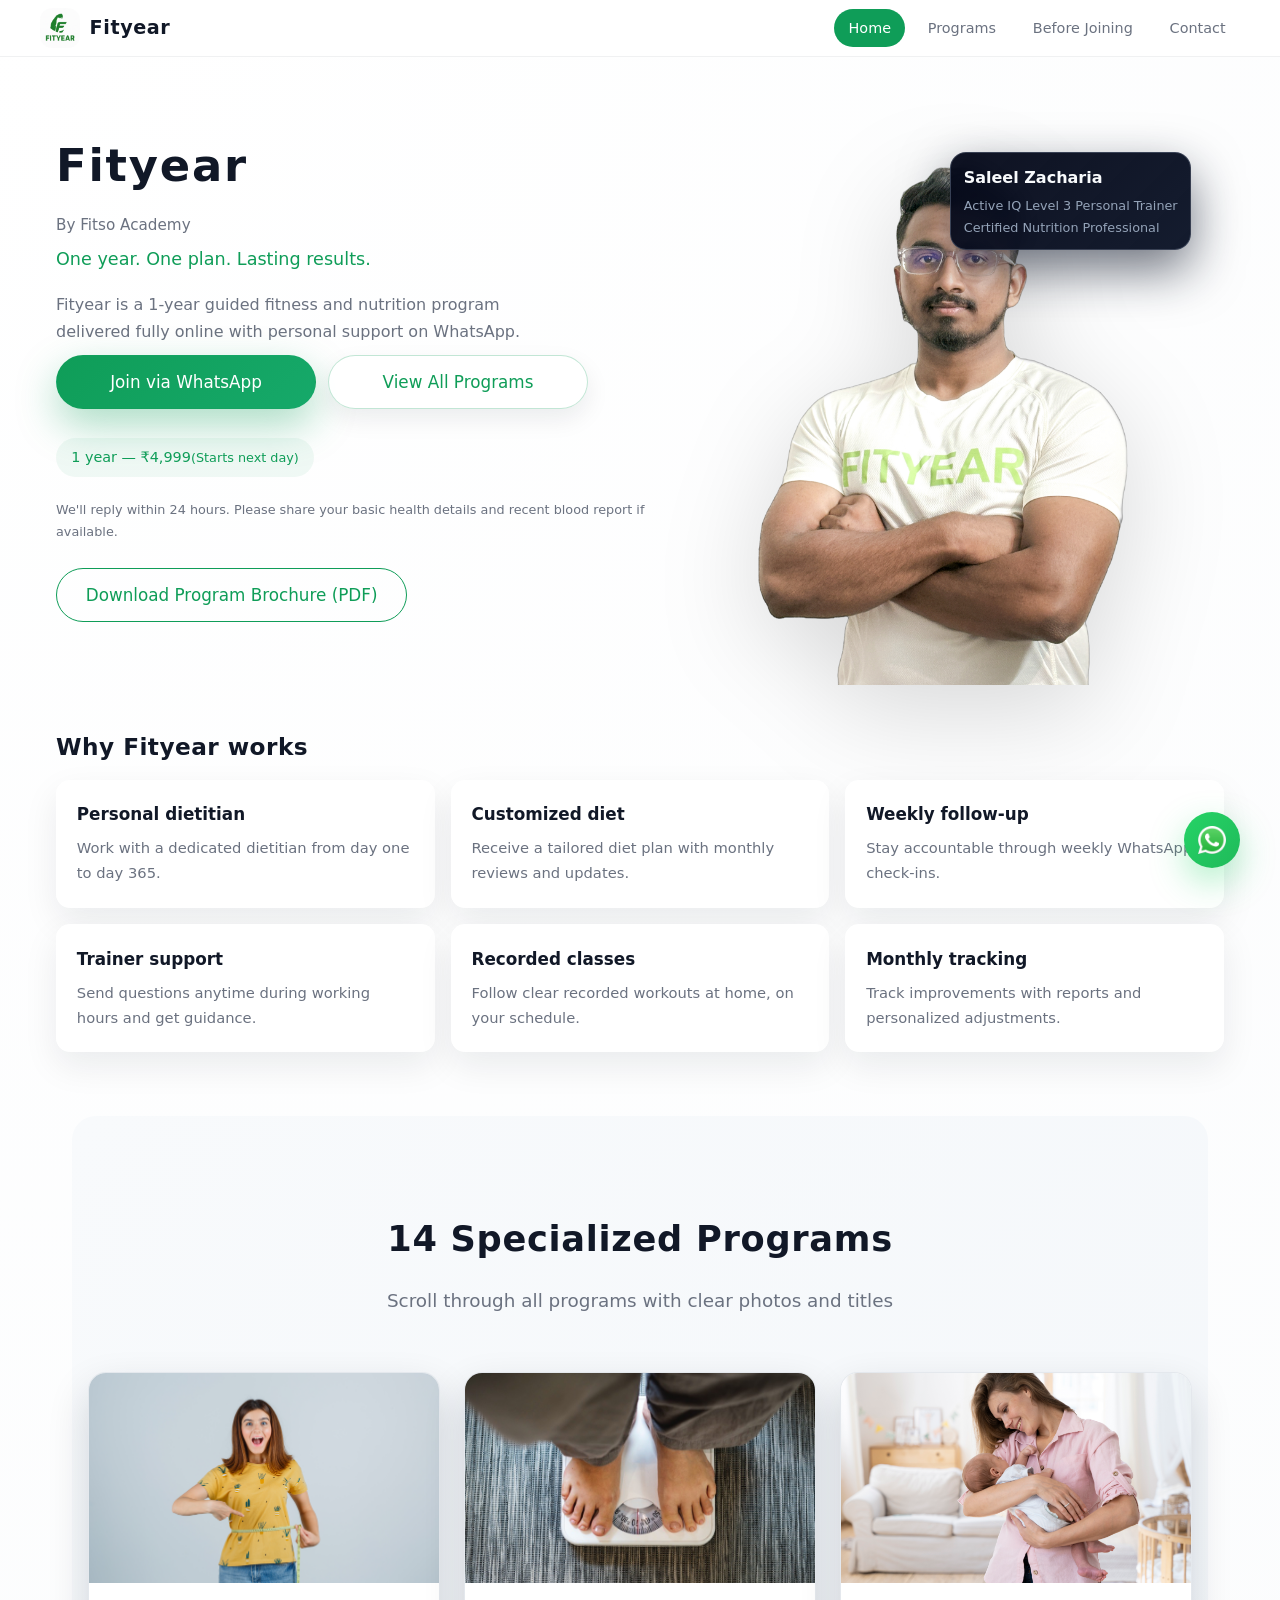
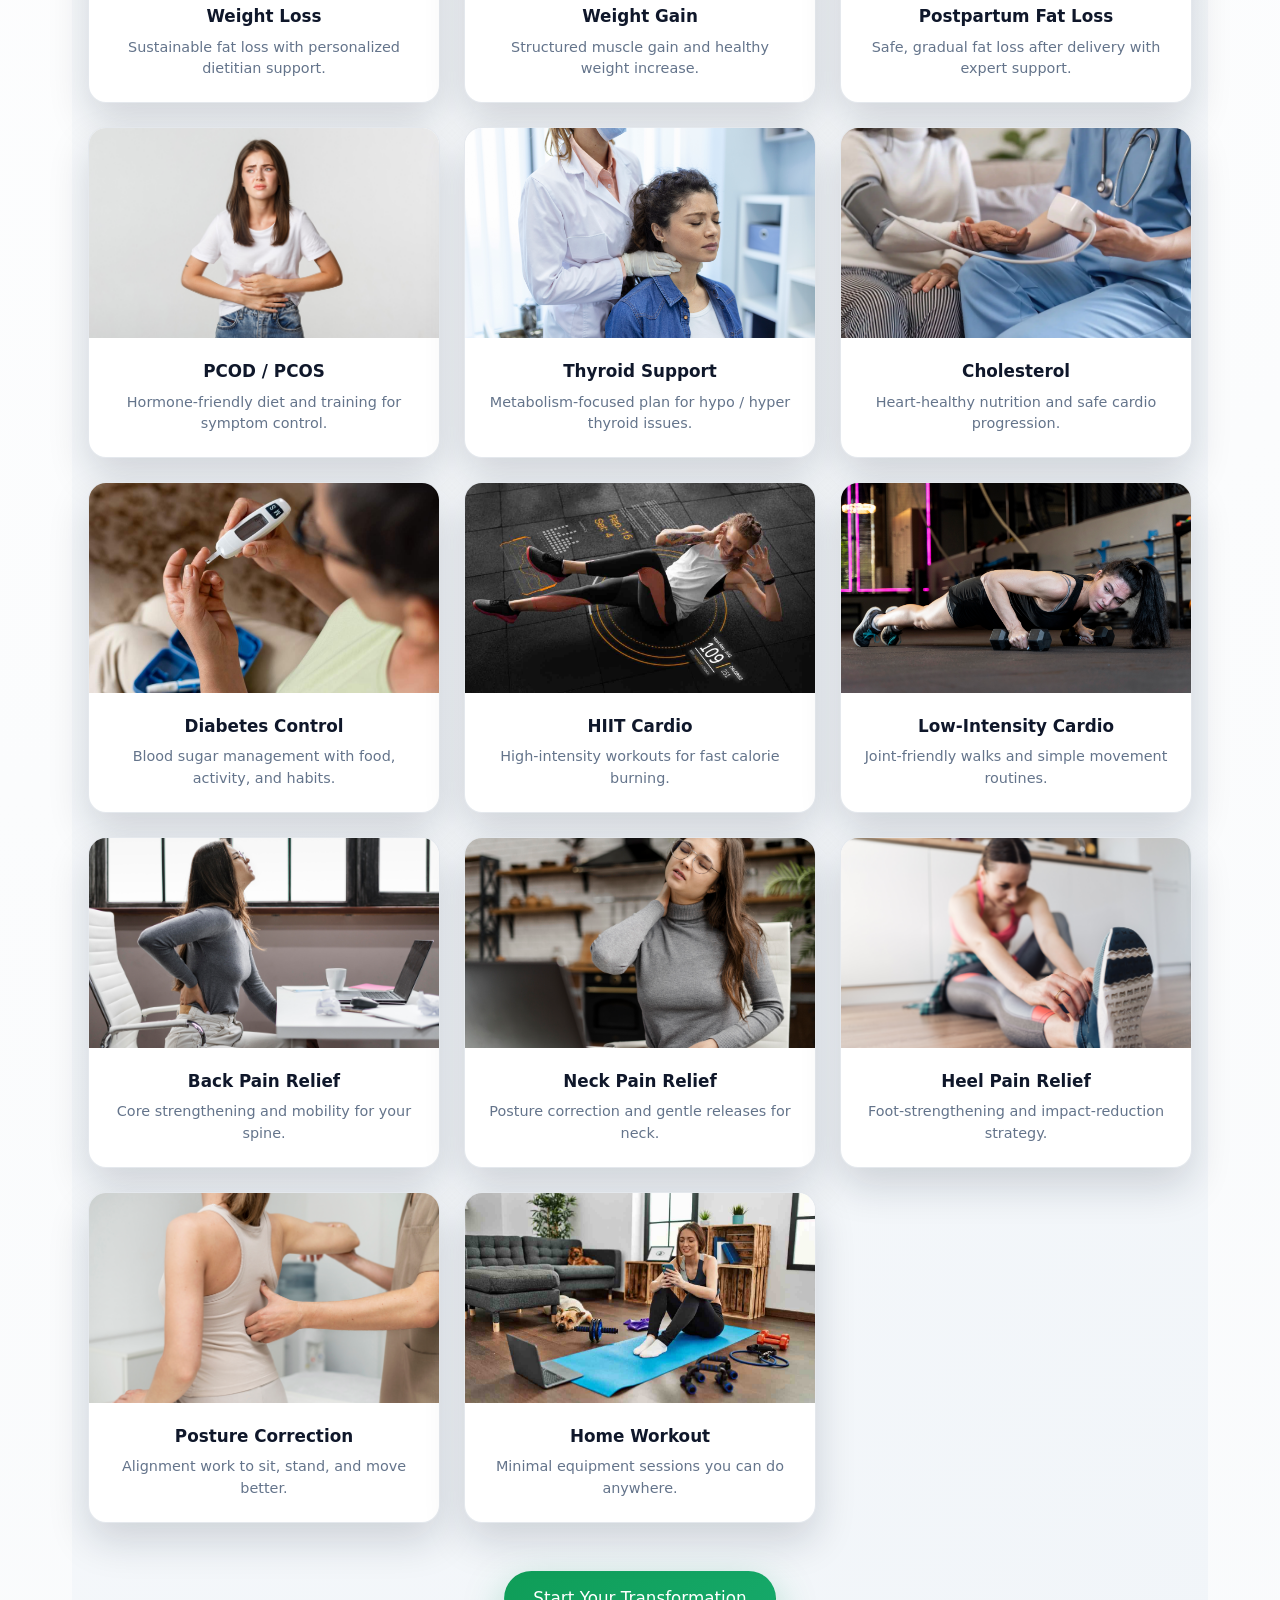
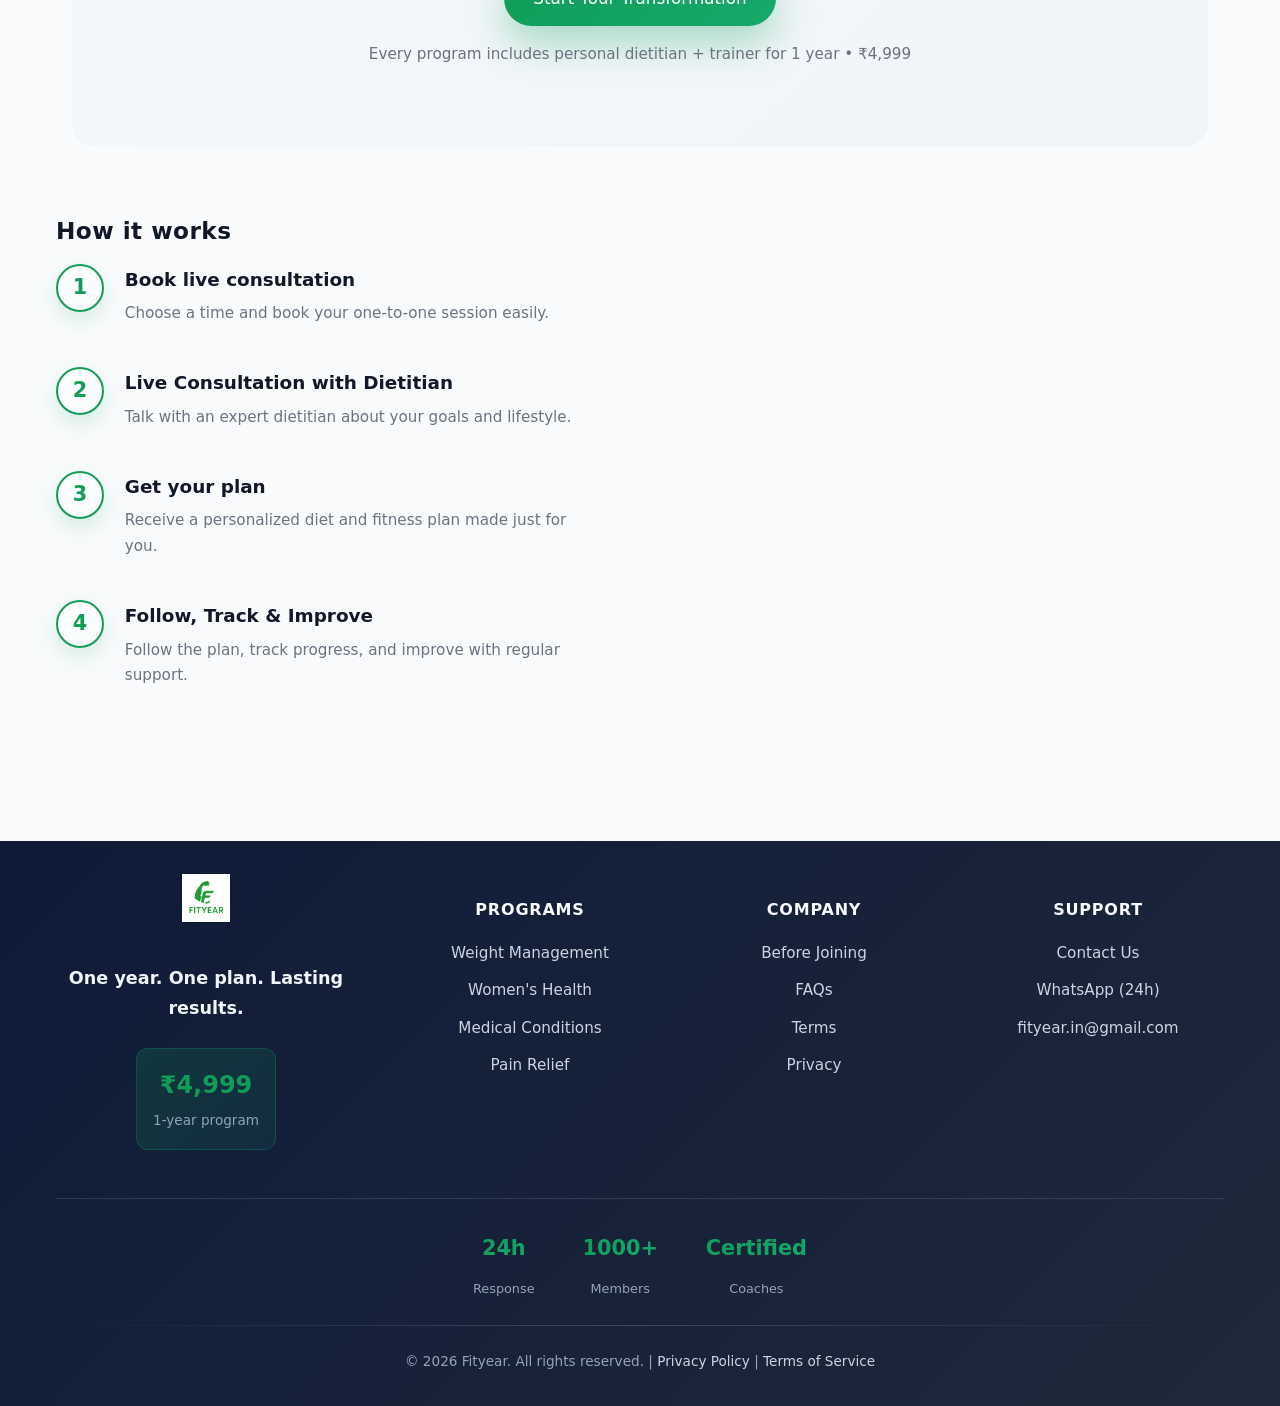
==== index.html @ aaa2fc9a "Upload fityear website files" ====
<!DOCTYPE html>
<html lang="en">
<head>
  <meta charset="UTF-8" />
  <title>Fityear — 1-Year Fitness Program</title>
  <meta name="viewport" content="width=device-width, initial-scale=1" />
  <meta name="description" content="Fityear: 1-year fitness transformation with personal dietitian, trainer support, and 14 specialized programs. Join via WhatsApp for ₹4,999." />

  <!-- Open Graph -->
  <meta property="og:title" content="Fityear — 1-Year Fitness Program" />
  <meta property="og:description" content="14 specialized programs: Weight loss, PCOD/PCOS, diabetes, thyroid, postpartum, pain relief + more. Personal support via WhatsApp." />
  <meta property="og:type" content="website" />
  <meta property="og:url" content="https://fityear.example.com/" />
  <meta property="og:image" content="https://fityear.example.com/assets/logo.png" />
 <script>
    (function(w,d,s,l,i){w[l]=w[l]||[];w[l].push({'gtm.start':
    new Date().getTime(),event:'gtm.js'});var f=d.getElementsByTagName(s)[0],
    j=d.createElement(s),dl=l!='dataLayer'?'&l='+l:'';j.async=true;j.src=
    'https://www.googletagmanager.com/gtm.js?id='+i+dl;f.parentNode.insertBefore(j,f);
    })(window,document,'script','dataLayer','GTM-K8V83WMB');
  </script>
  <link rel="icon" type="image/png" href="assets/favicon-32x32.png" />
  <link rel="stylesheet" href="styles.css" />
  <style>
    /* TIGHTER TOP SPACING - Everything moved UP */
    .site-header { padding-block: 0.5rem; }
    main { padding-top: 0.25rem; }
    .hero { margin-top: 0.25rem; row-gap: 1rem; }
    .hero-text { margin-bottom: 0.6rem; }
    .btn-large { padding: 0.75rem 1.8rem; }
    .hero-overlay { top: 12%; right: 6%; }
    
    /* FIXED COACH CARD - Perfect styling */
    .coach-container { width: 400px; height: 620px; }
    .coach-image { width: 100%; height: 100%; object-fit: cover; }
   .coach-bio-card {
  margin-top: 0.8rem;     /* move closer to hair */
  padding: 0.7rem 0.8rem;
  border-radius: 16px;
  background: linear-gradient(135deg, rgba(2,6,23,0.95), rgba(15,23,42,0.98));
  border: 1px solid rgba(148,163,184,0.3);
  color: #e5e7eb;
  font-size: 0.82rem;
  box-shadow: 0 20px 50px rgba(15,23,42,0.6);
  backdrop-filter: blur(12px);
  margin-left: 1.1rem;     /* small right shift */
  width: fit-content;
}

/* Desktop – a bit more right */
@media (min-width: 3042px) {
  .coach-bio-card {
    margin-left: 35rem;
  }
}

/* Mobile – right + slightly up */
@media (max-width: 800px) {
  .hero-overlay {
    position: absolute;
    top: 8%;           /* slightly higher on small screens */
    right: 50%;
  }

  .coach-bio-card {
    margin-top: 0;     /* overlay handles vertical */
    margin-left: 18rem;  /* center under face */
    transform: translate(0.3rem, 0.4rem); /* small offset over face */
    padding: 0.9rem 0.8rem;
    font-size: 0.78rem;
  }
}

    .coach-name {
      margin: 0 0 0.2rem;
      font-weight: 700;
      font-size: 1rem;
      color: #f8fafc;
    }
    .coach-role {
      margin: 0;
      font-size: 0.8rem;
      color: #94a3b8;
      font-weight: 500;
    }
    
    @media (max-width: 800px) {
      .coach-container { width: 420px; height: 530px; }
      .hero-overlay { top: 10%; right: 4%; }
    }
    
    /* PERFECT PROGRAM CARDS - TAP TO REVEAL */
    /* Premium program cards – always visible text */
.premium-programs-grid {
  display: grid;
  grid-template-columns: repeat(auto-fit, minmax(260px, 1fr));
  gap: 1.5rem;
  max-width: 1200px;
  margin: 2rem auto;
}

.program-card {
  background: #ffffff;
  border-radius: 18px;
  overflow: hidden;
  box-shadow: 0 18px 40px rgba(15, 23, 42, 0.16);
  border: 1px solid rgba(148, 163, 184, 0.25);
  display: flex;
  flex-direction: column;
  transition: transform 0.25s ease, box-shadow 0.25s ease, border-color 0.25s ease;
}

.program-card:hover {
  transform: translateY(-6px);
  box-shadow: 0 24px 60px rgba(15, 118, 110, 0.25);
  border-color: rgba(22, 163, 74, 0.55);
}

.program-image-wrap {
  position: relative;
  width: 100%;
  padding-top: 60%; /* 5:3 ratio */
  overflow: hidden;
}

.program-image-wrap img {
  position: absolute;
  inset: 0;
  width: 100%;
  height: 100%;
  object-fit: cover;
  transform: scale(1.02);
  transition: transform 0.35s ease;
}

.program-card:hover .program-image-wrap img {
  transform: scale(1.07);
}

.program-body {
  padding: 1.2rem 1.3rem 1.4rem;
}

.program-body h3 {
  font-size: 1.05rem;
  font-weight: 700;
  margin: 0 0 0.35rem;
  color: #0f172a;
}

.program-body p {
  margin: 0;
  font-size: 0.9rem;
  color: #64748b;
  line-height: 1.5;
}

    
  </style>
</head>
<body>
  <header class="site-header">
    <a href="index.html" class="logo-link">
      <img src="assets/logo.png" alt="Fityear logo" class="logo" loading="lazy" />
      <span class="brand-name">Fityear</span>
    </a>
    <nav class="main-nav" aria-label="Main navigation">
      <button class="nav-toggle" aria-expanded="false" aria-controls="nav-menu">
        <span class="sr-only">Toggle navigation</span>
        ☰
      </button>
      <ul id="nav-menu" class="nav-menu">
        <li><a href="index.html#home" class="nav-link active">Home</a></li>
        <li><a href="programs.html" class="nav-link">Programs</a></li>
        <li><a href="onboarding.html" class="nav-link">Before Joining</a></li>
        <li><a href="contact.html" class="nav-link">Contact</a></li>
      </ul>
    </nav>
  </header>

  <main id="home">
    <!-- Hero Section - FIXED COACH CARD -->
    <section class="hero" aria-labelledby="hero-title">
      <div class="hero-content">
    <h1 id="hero-title">Fityear</h1>
<p class="hero-subtitle">By Fitso Academy</p>

     
        <p class="tagline">One year. One plan. Lasting results.</p>
        <p class="hero-text">
          Fityear is a 1-year guided fitness and nutrition program delivered fully online with personal support on WhatsApp.
        </p>
        <div class="hero-actions">
          <a href="https://wa.me/918075049374?text=Hello%20Fityear!%20I'd%20like%20to%20join%20the%201-year%20program%20for%20%E2%82%B94,999.%20My%20name%20is%20[Your%20Name]." class="btn btn-primary btn-large">
            Join via WhatsApp
          </a>
          <a href="#programs" class="btn btn-secondary btn-large">View All Programs</a>
        </div>
        <p class="price-badge">1 year — ₹4,999 <span class="price-note">(Starts next day)</span></p>
        <p class="microcopy">We'll reply within 24 hours. Please share your basic health details and recent blood report if available.</p>
        <a href="assets/Fityear-brochure.pdf" class="btn btn-outline btn-large hero-brochure" download>
          Download Program Brochure (PDF)
        </a>
      </div>

      <div class="hero-visual">
        <div class="coach-container">
          <img src="assets/coach.png" alt="Fityear coach Saleel Zacharia (Active IQ Level 3)" class="coach-image" loading="lazy" />
        </div>
        <div class="hero-overlay">
          <div class="hero-card">
            <div class="hero-pill">
              <span class="pill-dot"></span>
              <span class="pill-text">14 Specialized Programs</span>
            </div>
          </div>
          <div class="coach-bio-card">
            <p class="coach-name">Saleel Zacharia</p>
            <p class="coach-role">Active IQ Level 3 Personal Trainer</p>
            <p class="coach-role">Certified Nutrition Professional</p>
          </div>
        </div>
      </div>
    </section>

    <!-- Features Section -->
    <section class="features" aria-labelledby="features-title">
      <h2 id="features-title">Why Fityear works</h2>
      <div class="features-grid">
        <article class="feature-card"><h3>Personal dietitian</h3><p>Work with a dedicated dietitian from day one to day 365.</p></article>
        <article class="feature-card"><h3>Customized diet</h3><p>Receive a tailored diet plan with monthly reviews and updates.</p></article>
        <article class="feature-card"><h3>Weekly follow-up</h3><p>Stay accountable through weekly WhatsApp check-ins.</p></article>
        <article class="feature-card"><h3>Trainer support</h3><p>Send questions anytime during working hours and get guidance.</p></article>
        <article class="feature-card"><h3>Recorded classes</h3><p>Follow clear recorded workouts at home, on your schedule.</p></article>
        <article class="feature-card"><h3>Monthly tracking</h3><p>Track improvements with reports and personalized adjustments.</p></article>
      </div>
    </section>



    <!-- 14 PERFECT PROGRAM PHOTO CARDS - TAP TO SHOW DETAILS -->
       <!-- 14 PREMIUM PROGRAM CARDS (always visible) -->
    <section id="programs" class="programs-professional">
      <div class="section-header">
        <h2>14 Specialized Programs</h2>
        <p>Scroll through all programs with clear photos and titles</p>
      </div>

      <div class="programs-grid premium-programs-grid">
        <!-- Weight Loss -->
        <article class="program-card">
          <div class="program-image-wrap">
            <img src="assets/Loss weight .jpg" alt="Weight Loss" loading="lazy">
          </div>
          <div class="program-body">
            <h3>Weight Loss</h3>
            <p>Sustainable fat loss with personalized dietitian support.</p>
          </div>
        </article>

        <!-- Weight Gain -->
        <article class="program-card">
          <div class="program-image-wrap">
            <img src="assets/Gain weight.jpg" alt="Weight Gain" loading="lazy">
          </div>
          <div class="program-body">
            <h3>Weight Gain</h3>
            <p>Structured muscle gain and healthy weight increase.</p>
          </div>
        </article>

        <!-- Postpartum -->
        <article class="program-card">
          <div class="program-image-wrap">
            <img src="assets/Postpartum fat.jpg" alt="Postpartum" loading="lazy">
          </div>
          <div class="program-body">
            <h3>Postpartum Fat Loss</h3>
            <p>Safe, gradual fat loss after delivery with expert support.</p>
          </div>
        </article>

        <!-- PCOD/PCOS -->
        <article class="program-card">
          <div class="program-image-wrap">
            <img src="assets/Pcodpcos.png" alt="PCOD/PCOS" loading="lazy">
          </div>
          <div class="program-body">
            <h3>PCOD / PCOS</h3>
            <p>Hormone-friendly diet and training for symptom control.</p>
          </div>
        </article>

        <!-- Thyroid -->
        <article class="program-card">
          <div class="program-image-wrap">
            <img src="assets/Thyroid .jpg" alt="Thyroid" loading="lazy">
          </div>
          <div class="program-body">
            <h3>Thyroid Support</h3>
            <p>Metabolism-focused plan for hypo / hyper thyroid issues.</p>
          </div>
        </article>

        <!-- Cholesterol -->
        <article class="program-card">
          <div class="program-image-wrap">
            <img src="assets/cholesterol.webp" alt="Cholesterol" loading="lazy">
          </div>
          <div class="program-body">
            <h3>Cholesterol</h3>
            <p>Heart-healthy nutrition and safe cardio progression.</p>
          </div>
        </article>

        <!-- Diabetes -->
        <article class="program-card">
          <div class="program-image-wrap">
            <img src="assets/Diabetes .jpg" alt="Diabetes" loading="lazy">
          </div>
          <div class="program-body">
            <h3>Diabetes Control</h3>
            <p>Blood sugar management with food, activity, and habits.</p>
          </div>
        </article>

        <!-- HIIT Cardio -->
        <article class="program-card">
          <div class="program-image-wrap">
            <img src="assets/HIIT.jpg" alt="HIIT Cardio" loading="lazy">
          </div>
          <div class="program-body">
            <h3>HIIT Cardio</h3>
            <p>High-intensity workouts for fast calorie burning.</p>
          </div>
        </article>

        <!-- Low Intensity -->
        <article class="program-card">
          <div class="program-image-wrap">
            <img src="assets/Low intensity .jpg" alt="Low Intensity" loading="lazy">
          </div>
          <div class="program-body">
            <h3>Low-Intensity Cardio</h3>
            <p>Joint-friendly walks and simple movement routines.</p>
          </div>
        </article>

        <!-- Back Pain -->
        <article class="program-card">
          <div class="program-image-wrap">
            <img src="assets/Back pain.jpg" alt="Back Pain" loading="lazy">
          </div>
          <div class="program-body">
            <h3>Back Pain Relief</h3>
            <p>Core strengthening and mobility for your spine.</p>
          </div>
        </article>

        <!-- Neck Pain -->
        <article class="program-card">
          <div class="program-image-wrap">
            <img src="assets/Neck pain.jpg" alt="Neck Pain" loading="lazy">
          </div>
          <div class="program-body">
            <h3>Neck Pain Relief</h3>
            <p>Posture correction and gentle releases for neck.</p>
          </div>
        </article>

        <!-- Heel Pain -->
        <article class="program-card">
          <div class="program-image-wrap">
            <img src="assets/Heel pain.jpg" alt="Heel Pain" loading="lazy">
          </div>
          <div class="program-body">
            <h3>Heel Pain Relief</h3>
            <p>Foot-strengthening and impact-reduction strategy.</p>
          </div>
        </article>

        <!-- Posture -->
        <article class="program-card">
          <div class="program-image-wrap">
            <img src="assets/Posture correcting.jpg" alt="Posture Correction" loading="lazy">
          </div>
          <div class="program-body">
            <h3>Posture Correction</h3>
            <p>Alignment work to sit, stand, and move better.</p>
          </div>
        </article>

        <!-- Home Workout -->
        <article class="program-card">
          <div class="program-image-wrap">
            <img src="assets/Home workout.jpg" alt="Home Workout" loading="lazy">
          </div>
          <div class="program-body">
            <h3>Home Workout</h3>
            <p>Minimal equipment sessions you can do anywhere.</p>
          </div>
        </article>
      </div>

      <div style="text-align: center; margin-top: 3rem;">
        <a href="https://wa.me/918075049374?text=Hello%20Fityear!%20I'm%20interested%20in%20the%20[PROGRAM]%20program." class="btn btn-primary btn-large">
          Start Your Transformation
        </a>
        <p style="color: var(--color-muted); margin-top: 1rem; font-size: 0.95rem;">
          Every program includes personal dietitian + trainer for 1 year • ₹4,999
        </p>
      </div>
    </section>

   
  
  
  <!-- How it works (4 steps) -->
  <section class="how-it-works" aria-labelledby="how-title">
      <h2 id="how-title">How it works</h2>
      <ol class="steps-list">
        <li><div class="step-number">1</div><div class="step-content"><h3>Book live consultation</h3><p>Choose a time and book your one-to-one session easily.</p></div></li>
        <li><div class="step-number">2</div><div class="step-content"><h3>Live Consultation with Dietitian</h3><p>Talk with an expert dietitian about your goals and lifestyle.</p></div></li>
        <li><div class="step-number">3</div><div class="step-content"><h3>Get your plan</h3><p>Receive a personalized diet and fitness plan made just for you.</p></div></li>
        <li><div class="step-number">4</div><div class="step-content"><h3>Follow, Track & Improve</h3><p>Follow the plan, track progress, and improve with regular support.</p></div></li>
      </ol>
    </section>
</main>
  <!-- PREMIUM Footer -->
  <footer class="site-footer premium-footer">
    <div class="footer-container">
      <div class="footer-main">
        <div class="footer-brand-section">
          <img src="assets/logo.png" alt="Fityear logo" class="footer-logo-premium" loading="lazy" />
          <p class="footer-tagline-premium">One year. One plan. Lasting results.</p>
          <div class="footer-price-badge">
            <span class="price-main">₹4,999</span>
            <span class="price-duration">1-year program</span>
          </div>
        </div>
        <div class="footer-links-grid">
          <div class="footer-column">
            <h4>Programs</h4>
            <ul>
              <li><a href="programs.html#weight">Weight Management</a></li>
              <li><a href="programs.html#women">Women's Health</a></li>
              <li><a href="programs.html#medical">Medical Conditions</a></li>
              <li><a href="programs.html#pain">Pain Relief</a></li>
            </ul>
          </div>
          <div class="footer-column">
            <h4>Company</h4>
            <ul>
              <li><a href="onboarding.html">Before Joining</a></li>
              <li><a href="contact.html#faqs">FAQs</a></li>
              <li><a href="contact.html#terms">Terms</a></li>
              <li><a href="contact.html#privacy">Privacy</a></li>
            </ul>
          </div>
          <div class="footer-column">
            <h4>Support</h4>
            <ul>
              <li><a href="contact.html#contact-options">Contact Us</a></li>
              <li><a href="https://wa.me/918075049374">WhatsApp (24h)</a></li>
              <li><a href="mailto:hello@fityear.com">fityear.in@gmail.com</a></li>
            </ul>
          </div>
        </div>
      </div>
      <div class="footer-bottom">
        <div class="footer-trust">
          <div class="trust-item-small"><span class="trust-number">24h</span><span>Response</span></div>
          <div class="trust-item-small"><span class="trust-number">1000+</span><span>Members</span></div>
          <div class="trust-item-small"><span class="trust-number">Certified</span><span>Coaches</span></div>
        </div>
        <div class="footer-divider"></div>
        <p class="footer-copy-premium">
          &copy; <span id="year"></span> Fityear. All rights reserved. | 
          <a href="contact.html#privacy">Privacy Policy</a> | 
          <a href="contact.html#terms">Terms of Service</a>
        </p>
      </div>
    </div>
  </footer>

  <!-- Floating WhatsApp -->
  <a href="https://wa.me/918075049374?text=Hello%20Fityear!%20I'd%20like%20to%20join%20the%20[PROGRAM]%20for%20%E2%82%B94,999.%20My%20name%20is%20[Your%20Name]." class="floating-whatsapp" aria-label="Chat on WhatsApp">
    <img src="assets/whatsapp.png" alt="" loading="lazy" />
  </a>
<noscript>
    <iframe src="https://www.googletagmanager.com/ns.html?id=GTM-K8V83WMB"
            height="0" width="0" style="display:none;visibility:hidden"></iframe>
  </noscript>
  <script src="script.js"></script>
  
</body>
</html>
---- styles.css ----
:root {
  --color-primary: #0f9d58;
  --color-accent: #ff6b6b;
  --color-bg: #f7f9fb;
  --color-text: #111827;
  --color-muted: #6b7280;
  --radius-md: 14px;
  --shadow-soft: 0 14px 35px rgba(15, 23, 42, 0.08);
  --shadow-hover: 0 20px 55px rgba(15, 23, 42, 0.14);
  --transition-fast: 0.2s ease-out;
  --font-heading: "Poppins", "Montserrat", system-ui, -apple-system, BlinkMacSystemFont, "Segoe UI", sans-serif;
  --font-body: "Inter", "Roboto", system-ui, -apple-system, BlinkMacSystemFont, "Segoe UI", sans-serif;
}

/* Global reset */
*,
*::before,
*::after {
  box-sizing: border-box;
}

html {
  scroll-behavior: smooth;
}

body {
  margin: 0;
  font-family: var(--font-body);
  background: radial-gradient(circle at top left, #ffffff, #f7f9fb);
  color: var(--color-text);
  line-height: 1.7;
}

/* Utility */
.sr-only {
  position: absolute;
  width: 1px;
  height: 1px;
  overflow: hidden;
  clip: rect(0 0 0 0);
}

/* Header and navigation */
.site-header {
  position: sticky;
  top: 0;
  z-index: 50;
  backdrop-filter: blur(18px);
  background-color: rgba(255, 255, 255, 0.92);
  border-bottom: 1px solid rgba(15, 23, 42, 0.06);
  display: flex;
  align-items: center;
  justify-content: space-between;
  padding: 0.85rem 1rem;
}

.logo-link {
  display: inline-flex;
  align-items: center;
  gap: 0.6rem;
  text-decoration: none;
}

.logo {
  width: 40px;
  height: 40px;
  border-radius: 12px;
}

.brand-name {
  font-family: var(--font-heading);
  font-weight: 600;
  font-size: 1.2rem;
  letter-spacing: 0.03em;
  color: var(--color-text);
}

.main-nav {
  display: flex;
  align-items: center;
}

.nav-toggle {
  border: none;
  background: transparent;
  font-size: 1.5rem;
  cursor: pointer;
  color: var(--color-text);
}

.nav-menu {
  position: absolute;
  right: 1rem;
  top: 3.25rem;
  background: #ffffff;
  border-radius: 999px;
  box-shadow: 0 18px 40px rgba(15, 23, 42, 0.18);
  list-style: none;
  padding: 0.4rem;
  margin: 0;
  display: none;
}

/* Page header for inner pages */

.page-main {
  max-width: 1200px;
  margin: 0 auto;
  padding: 1.5rem 1rem 3rem;
}

.page-header {
  text-align: center;
  margin-bottom: 3rem;
}

.page-header h1 {
  font-family: var(--font-heading);
  font-size: 2.3rem;
  margin: 0 0 0.8rem;
  letter-spacing: 0.03em;
}

.page-subtitle {
  color: var(--color-muted);
  font-size: 1.05rem;
  max-width: 36rem;
  margin: 0 auto 1.2rem;
}

.price-reminder {
  display: inline-flex;
  flex-direction: column;
  align-items: center;
  gap: 0.2rem;
  padding: 0.6rem 1.2rem;
  background: linear-gradient(135deg, rgba(15, 157, 88, 0.06), rgba(22, 169, 106, 0.04));
  border: 1px solid rgba(15, 157, 88, 0.12);
  border-radius: 999px;
  font-weight: 600;
}

.price-note {
  font-size: 0.8rem;
  font-weight: 400;
  color: var(--color-muted);
}

/* Programs grid */
.programs-grid {
  display: grid;
  grid-template-columns: repeat(auto-fit, minmax(340px, 1fr));
  gap: 1.5rem;
  max-width: 1200px;
  margin: 0 auto;
}

.program-card {
  background: #ffffff;
  border-radius: var(--radius-md);
  overflow: hidden;
  box-shadow: var(--shadow-soft);
  transition: all var(--transition-fast);
  opacity: 0;
  transform: translateY(24px);
  animation: fadeUpCard 0.8s ease-out forwards;
}

.program-card:nth-child(1) { animation-delay: 0.1s; }
.program-card:nth-child(2) { animation-delay: 0.15s; }
.program-card:nth-child(3) { animation-delay: 0.2s; }
.program-card:nth-child(4) { animation-delay: 0.25s; }
.program-card:nth-child(5) { animation-delay: 0.3s; }
.program-card:nth-child(6) { animation-delay: 0.35s; }
/* Continue pattern for all cards */

@keyframes fadeUpCard {
  to {
    opacity: 1;
    transform: translateY(0);
  }
}

.program-card:hover {
  transform: translateY(-4px);
  box-shadow: var(--shadow-hover);
}

.program-compact {
  padding: 1.8rem 1.6rem 1.4rem;
}

.program-title {
  font-family: var(--font-heading);
  font-size: 1.3rem;
  font-weight: 700;
  margin: 0 0 0.6rem;
  color: var(--color-text);
}

.program-short {
  color: var(--color-muted);
  font-size: 0.95rem;
  margin: 0 0 1.2rem;
  line-height: 1.6;
}

.program-toggle {
  background: none;
  border: none;
  color: var(--color-primary);
  font-size: 0.9rem;
  font-weight: 500;
  cursor: pointer;
  padding: 0.3rem 0;
  transition: all var(--transition-fast);
}

.program-toggle:hover {
  color: #0c7a41;
  transform: translateX(4px);
}

.program-details {
  background: linear-gradient(180deg, rgba(247, 249, 251, 0.8), #f7f9fb);
  padding: 1.8rem;
  border-top: 1px solid rgba(15, 157, 88, 0.12);
  animation: expandDetails 0.3s ease-out;
}

@keyframes expandDetails {
  from {
    opacity: 0;
    max-height: 0;
    padding: 0;
  }
}

.program-specs {
  display: grid;
  grid-template-columns: repeat(auto-fit, minmax(140px, 1fr));
  gap: 1rem;
  margin-bottom: 1.4rem;
}

.spec-item {
  display: flex;
  flex-direction: column;
  gap: 0.2rem;
}

.spec-label {
  font-size: 0.8rem;
  color: var(--color-muted);
  font-weight: 500;
  text-transform: uppercase;
  letter-spacing: 0.05em;
}

.spec-value {
  font-size: 0.95rem;
  font-weight: 600;
  color: var(--color-text);
}

.video-thumb {
  margin: 1.2rem 0 1.4rem;
  border-radius: 12px;
  overflow: hidden;
  box-shadow: 0 12px 30px rgba(15, 23, 42, 0.1);
}

.video-thumb img {
  width: 100%;
  height: 180px;
  object-fit: cover;
  display: block;
}

.video-thumb figcaption {
  font-size: 0.8rem;
  color: var(--color-muted);
  text-align: center;
  margin-top: 0.6rem;
}

.join-program {
  width: 100%;
  justify-content: center;
  margin-bottom: 1rem;
}

/* Responsive */
@media (max-width: 768px) {
  .programs-grid {
    grid-template-columns: 1fr;
    gap: 1.25rem;
  }
  
  .program-specs {
    grid-template-columns: 1fr;
  }
}

.nav-menu.show {
  display: flex;
  flex-direction: column;
  gap: 0.1rem;
}

.nav-link {
  display: block;
  padding: 0.4rem 0.9rem;
  border-radius: 999px;
  text-decoration: none;
  font-size: 0.9rem;
  color: var(--color-muted);
}

.nav-link:hover,
.nav-link:focus {
  background-color: rgba(15, 157, 88, 0.08);
  color: var(--color-primary);
}

.nav-link.active {
  background-color: var(--color-primary);
  color: #ffffff;
}

/* Buttons */
.btn {
  display: inline-flex;
  align-items: center;
  justify-content: center;
  padding: 0.75rem 1.6rem;
  border-radius: 999px;
  border: 1px solid transparent;
  font-size: 0.95rem;
  font-weight: 500;
  text-decoration: none;
  cursor: pointer;
  transition:
    transform var(--transition-fast),
    box-shadow var(--transition-fast),
    background-color var(--transition-fast),
    color var(--transition-fast);
}

.btn-primary {
  background: linear-gradient(135deg, #0f9d58, #16a96a);
  color: #ffffff;
  box-shadow: 0 16px 40px rgba(15, 157, 88, 0.35);
}
/* Onboarding Hero */
/* Coach bio card inside hero */
.hero-card {
  display: none;          /* hides the white pill/slider background */
}
.hero-subtitle {
  margin-top: 0.2rem;
  margin-bottom: 0.4rem;
  font-size: 0.95rem;
  font-weight: 500;
  color: #6b7280; /* soft grey to look premium */
}

/* Brochure button in hero */
.hero-brochure {
  margin-top: 0.75rem;
}
.contact-icon-wrap {
  width: 44px;
  height: 44px;
  border-radius: 999px;
  background: rgba(15, 157, 88, 0.08);
  display: flex;
  align-items: center;
  justify-content: center;
  margin-bottom: 1rem;
}

.primary-contact .contact-icon-wrap {
  background: rgba(15, 157, 88, 0.12);
}

.contact-icon {
  width: 24px;
  height: 24px;
  object-fit: contain;
}


/* Premium mobile nav sheet */
@media (max-width: 768px) {
  .nav-menu {
    position: fixed;
    inset: 0 0 auto 0;
    top: 0;
    margin: 0;
    border-radius: 0;
    padding: 4.5rem 1.5rem 1.5rem;
    background: rgba(15, 23, 42, 0.96);
    backdrop-filter: blur(18px);
    flex-direction: column;
    gap: 0.6rem;
    align-items: flex-start;
  }

  .nav-menu.show {
    display: flex;
  }

  .nav-link {
    color: #e5e7eb;
    font-size: 1rem;
    padding: 0.6rem 0.8rem;
    width: 100%;
  }

  .nav-link.active {
    background-color: rgba(15, 157, 88, 0.22);
    color: #bbf7d0;
  }

  .nav-toggle {
    z-index: 60;
  }
}

.onboarding-hero {
  text-align: center;
  padding-bottom: 2rem;
  border-bottom: 1px solid rgba(15, 157, 88, 0.12);
  margin-bottom: 3rem;
}

.onboarding-stats {
  display: flex;
  gap: 2rem;
  justify-content: center;
  margin-top: 2rem;
  flex-wrap: wrap;
}

.stat-item {
  text-align: center;
}

.stat-number {
  display: block;
  font-family: var(--font-heading);
  font-size: 2rem;
  font-weight: 700;
  color: var(--color-primary);
  background: linear-gradient(135deg, var(--color-primary), #16a96a);
  -webkit-background-clip: text;
  -webkit-text-fill-color: transparent;
  background-clip: text;
}

.stat-label {
  font-size: 0.8rem;
  color: var(--color-muted);
  font-weight: 500;
  text-transform: uppercase;
  letter-spacing: 0.05em;
}

/* Premium Onboarding Steps */
.onboarding-steps {
  display: grid;
  grid-template-columns: 1fr;
  gap: 2.5rem;
  margin-bottom: 4rem;
}

.onboarding-step {
  opacity: 0;
  transform: translateY(20px);
  animation: fadeUpStep 0.7s ease-out forwards;
}

.onboarding-step[data-step="1"] { animation-delay: 0.1s; }
.onboarding-step[data-step="2"] { animation-delay: 0.2s; }
.onboarding-step[data-step="3"] { animation-delay: 0.3s; }
.onboarding-step[data-step="4"] { animation-delay: 0.4s; }

@keyframes fadeUpStep {
  to {
    opacity: 1;
    transform: translateY(0);
  }
}

.step-header {
  display: flex;
  align-items: center;
  gap: 1.2rem;
  margin-bottom: 1.5rem;
}

.step-number {
  width: 3.2rem;
  height: 3.2rem;
  border: 2px solid var(--color-primary);
  border-radius: 50%;
  font-family: var(--font-heading);
  font-weight: 700;
  font-size: 1.4rem;
  color: var(--color-primary);
  display: flex;
  align-items: center;
  justify-content: center;
  background: linear-gradient(145deg, #ffffff, #f8fafc);
  box-shadow: 0 10px 25px rgba(15, 157, 88, 0.15);
}

.step-header h2 {
  margin: 0;
  font-size: 1.4rem;
  font-weight: 600;
}

.step-content p {
  color: var(--color-muted);
  font-size: 1rem;
  margin-bottom: 1.5rem;
  line-height: 1.7;
}

/* Blood Tests Grid */
.blood-tests-grid {
  display: grid;
  grid-template-columns: repeat(auto-fit, minmax(140px, 1fr));
  gap: 1rem;
  margin: 1.5rem 0;
}

.test-card {
  background: #ffffff;
  border: 1px solid rgba(15, 157, 88, 0.12);
  border-radius: 12px;
  padding: 1.2rem 1rem;
  text-align: center;
  transition: all var(--transition-fast);
}

.test-card:hover {
  border-color: var(--color-primary);
  transform: translateY(-2px);
  box-shadow: var(--shadow-hover);
}

.test-card h3 {
  font-size: 0.95rem;
  font-weight: 600;
  color: var(--color-text);
  margin: 0 0 0.3rem;
}

.test-card p {
  font-size: 0.8rem;
  color: var(--color-muted);
  margin: 0;
}

/* Fitness Tests */
.fitness-tests {
  display: flex;
  flex-direction: column;
  gap: 0.8rem;
  margin: 1.2rem 0;
}

.test-item {
  display: flex;
  align-items: center;
  gap: 0.8rem;
  padding: 0.8rem 1rem;
  background: rgba(15, 157, 88, 0.04);
  border-radius: 10px;
  font-weight: 500;
}

.test-number {
  font-family: var(--font-heading);
  font-weight: 700;
  color: var(--color-primary);
  font-size: 0.85rem;
  min-width: 2.2rem;
}

/* Feature Lists */
.feature-list,
.benefit-item {
  display: flex;
  flex-direction: column;
  gap: 0.6rem;
  margin: 1rem 0;
}

.benefit-item {
  display: flex;
  align-items: flex-start;
  gap: 0.6rem;
  font-weight: 500;
}

.benefit-item span:first-child {
  font-size: 1.1rem;
  margin-top: 0.1rem;
  min-width: 1.2rem;
}

/* Timeline */
.onboarding-timeline {
  text-align: center;
  margin: 4rem 0;
}

.onboarding-timeline h2 {
  margin-bottom: 2.5rem;
}

.timeline {
  max-width: 600px;
  margin: 0 auto;
  position: relative;
}

.timeline::before {
  content: '';
  position: absolute;
  left: 1.5rem;
  top: 0;
  bottom: 0;
  width: 3px;
  background: linear-gradient(to bottom, var(--color-primary), rgba(15, 157, 88, 0.3));
}

.timeline-item {
  display: flex;
  align-items: center;
  position: relative;
  margin-bottom: 2.5rem;
}

.timeline-item:last-child {
  margin-bottom: 0;
}

.timeline-dot {
  width: 2.8rem;
  height: 2.8rem;
  border-radius: 50%;
  background: rgba(15, 157, 88, 0.12);
  border: 3px solid #ffffff;
  box-shadow: 0 4px 12px rgba(15, 157, 88, 0.2);
  z-index: 2;
  position: relative;
}

.timeline-dot.active {
  background: linear-gradient(135deg, var(--color-primary), #16a96a);
  box-shadow: 0 8px 20px rgba(15, 157, 88, 0.35);
}

.timeline-content {
  background: #ffffff;
  padding: 1.2rem 1.6rem;
  border-radius: 14px;
  box-shadow: var(--shadow-soft);
  margin-left: 2rem;
  flex: 1;
}

.timeline-content h3 {
  margin: 0 0 0.3rem;
  font-size: 1.1rem;
  color: var(--color-text);
}

.timeline-content p {
  margin: 0;
  color: var(--color-muted);
  font-size: 0.95rem;
}

/* Privacy Trust */
.privacy-trust {
  text-align: center;
  margin: 3rem 0;
}

.privacy-card {
  background: linear-gradient(135deg, #f8fafc, #f1f5f9);
  border: 1px solid rgba(15, 157, 88, 0.12);
  border-radius: 16px;
  padding: 2.5rem;
  max-width: 500px;
  margin: 0 auto;
}

.privacy-card h3 {
  color: var(--color-text);
  margin-bottom: 1rem;
  font-size: 1.3rem;
}

.privacy-card p {
  color: var(--color-muted);
  line-height: 1.7;
}

.privacy-card a {
  color: var(--color-primary);
  font-weight: 500;
  text-decoration: none;
}

/* CTA Section */
.onboarding-cta {
  text-align: center;
  padding: 3rem 1rem;
  background: linear-gradient(135deg, rgba(15, 157, 88, 0.04), rgba(22, 169, 106, 0.02));
  border-radius: 20px;
  margin: 4rem 1rem 2rem;
}

.cta-content h2 {
  font-size: 1.8rem;
  margin-bottom: 1rem;
}

.cta-content p {
  color: var(--color-muted);
  font-size: 1.05rem;
  margin-bottom: 2rem;
}

.btn-large {
  padding: 1rem 2.5rem;
  font-size: 1.1rem;
  min-width: 280px;
}/* Contact Hero */
.contact-hero {
  text-align: center;
  padding: 2.5rem 1rem 3rem;
  background: linear-gradient(135deg, rgba(15, 157, 88, 0.06), rgba(247, 249, 251, 0.8));
  border-radius: 20px;
  margin: 1.5rem 1rem 3rem;
}



.price-badge-large {
  display: flex;
  flex-direction: column;
  align-items: center;
  gap: 0.3rem;
  padding: 1.2rem 2rem;
  background: linear-gradient(135deg, rgba(15, 157, 88, 0.1), rgba(22, 169, 106, 0.05));
  border: 2px solid rgba(15, 157, 88, 0.2);
  border-radius: 16px;
  margin: 2rem auto;
  max-width: 280px;
}

.price-main {
  font-size: 2.2rem;
  font-weight: 700;
  color: var(--color-primary);
}

.price-duration {
  font-size: 0.95rem;
  color: var(--color-muted);
  font-weight: 500;
}

.price-note {
  font-size: 0.8rem;
  color: var(--color-primary);
}

.quick-actions {
  display: flex;
  flex-direction: column;
  gap: 1rem;
  align-items: center;
  max-width: 320px;
  margin: 0 auto;
}

.btn-large {
  padding: 1rem 2rem;
  font-size: 1.05rem;
  min-width: 260px;
}

/* Contact Options */
.contact-options {
  margin-bottom: 4rem;
}

.section-subtitle {
  color: var(--color-muted);
  text-align: center;
  margin-bottom: 3rem;
  font-size: 1.05rem;
}

.contact-grid {
  display: grid;
  grid-template-columns: repeat(auto-fit, minmax(300px, 1fr));
  gap: 1.5rem;
  max-width: 1000px;
  margin: 0 auto;
}

.contact-card {
  display: flex;
  flex-direction: column;
  background: #ffffff;
  border-radius: var(--radius-md);
  padding: 2.2rem 1.8rem;
  text-decoration: none;
  color: var(--color-text);
  box-shadow: var(--shadow-soft);
  border: 1px solid transparent;
  transition: all var(--transition-fast);
  position: relative;
  overflow: hidden;
}

.contact-card::before {
  content: '';
  position: absolute;
  top: 0;
  left: 0;
  right: 0;
  height: 4px;
  background: linear-gradient(90deg, var(--color-primary), rgba(15, 157, 88, 0.4));
  opacity: 0;
  transition: opacity var(--transition-fast);
}

.contact-card:hover,
.contact-card:focus {
  transform: translateY(-6px);
  box-shadow: var(--shadow-hover);
  border-color: rgba(15, 157, 88, 0.25);
}

.contact-card:hover::before {
  opacity: 1;
}

.primary-contact {
  border-left: 5px solid var(--color-primary);
}

.primary-contact::before {
  opacity: 1;
  background: var(--color-primary);
}

.contact-badge {
  display: flex;
  align-items: center;
  gap: 0.5rem;
  margin-bottom: 1.2rem;
}

.badge-icon {
  font-size: 1.4rem;
}

.badge-preferred {
  background: var(--color-primary);
  color: white;
  padding: 0.2rem 0.6rem;
  border-radius: 12px;
  font-size: 0.75rem;
  font-weight: 600;
}

.contact-card h3 {
  font-size: 1.3rem;
  margin: 0 0 0.8rem;
  font-weight: 700;
}

.contact-main {
  font-size: 1.05rem;
  font-weight: 600;
  margin-bottom: 0.6rem;
}

.contact-features {
  list-style: none;
  padding: 0;
  margin: 1rem 0 0;
}

.contact-features li {
  font-size: 0.9rem;
  color: var(--color-muted);
  margin-bottom: 0.3rem;
  display: flex;
  align-items: center;
  gap: 0.4rem;
}

.contact-features li::before {
  content: '✓';
  color: var(--color-primary);
  font-weight: bold;
  font-size: 0.9rem;
}

/* Trust Signals */
.trust-signals {
  display: grid;
  grid-template-columns: repeat(auto-fit, minmax(200px, 1fr));
  gap: 2rem;
  margin: 4rem 0;
  text-align: center;
}

.trust-item {
  padding: 1.5rem;
}

.trust-number {
  display: block;
  font-family: var(--font-heading);
  font-size: 2rem;
  font-weight: 700;
  background: linear-gradient(135deg, var(--color-primary), #16a96a);
  -webkit-background-clip: text;
  -webkit-text-fill-color: transparent;
  background-clip: text;
  margin-bottom: 0.5rem;
}

.trust-item p {
  color: var(--color-muted);
  font-size: 0.95rem;
  margin: 0;
}

/* Premium Form */
.form-container {
  max-width: 700px;
  margin: 0 auto 4rem;
  padding: 2.5rem;
  background: #ffffff;
  border-radius: 20px;
  box-shadow: var(--shadow-soft);
}

.form-note {
  background: rgba(15, 157, 88, 0.08);
  border-left: 4px solid var(--color-primary);
  padding: 1.2rem;
  border-radius: 8px;
  margin-bottom: 2rem;
  font-size: 1rem;
}

.premium-form {
  display: flex;
  flex-direction: column;
  gap: 1.5rem;
}

.form-row {
  display: grid;
  grid-template-columns: 1fr 1fr;
  gap: 1.5rem;
}

.form-field.full-width {
  grid-column: 1 / -1;
}

.form-field label {
  display: block;
  font-weight: 600;
  margin-bottom: 0.6rem;
  color: var(--color-text);
  font-size: 0.95rem;
}

.form-field input,
.form-field textarea {
  width: 100%;
  padding: 1rem 1.2rem;
  border: 2px solid rgba(148, 163, 184, 0.3);
  border-radius: 12px;
  font-family: inherit;
  font-size: 1rem;
  transition: all var(--transition-fast);
  background: #fafbfc;
}

.form-field input:focus,
.form-field textarea:focus {
  outline: none;
  border-color: var(--color-primary);
  background: #ffffff;
  box-shadow: 0 0 0 4px rgba(15, 157, 88, 0.1);
}

.field-help {
  font-size: 0.8rem;
  color: var(--color-muted);
  margin-top: 0.4rem;
  display: block;
}

.form-actions {
  display: flex;
  flex-direction: column;
  align-items: center;
  gap: 1rem;
  margin-top: 1rem;
}

.whatsapp-preferred {
  color: var(--color-primary);
  font-weight: 500;
  text-decoration: none;
}

/* Premium FAQ */
.faq-section {
  margin: 4rem 0;
}

.faq-grid {
  display: grid;
  gap: 1.2rem;
  max-width: 900px;
  margin: 0 auto;
}

.faq-item {
  background: #ffffff;
  border-radius: var(--radius-md);
  overflow: hidden;
  box-shadow: var(--shadow-soft);
  border: 1px solid rgba(0, 0, 0, 0.05);
}

.faq-question {
  width: 100%;
  background: transparent;
  border: none;
  padding: 1.8rem 2rem;
  cursor: pointer;
  font-size: 1.1rem;
  font-weight: 600;
  display: flex;
  align-items: center;
  gap: 1rem;
  transition: all var(--transition-fast);
}

.faq-question:hover {
  background: rgba(15, 157, 88, 0.04);
}

.faq-icon {
  font-size: 1.3rem;
  width: 2rem;
  text-align: center;
  font-weight: bold;
}

.faq-answer {
  padding: 0 2rem 2rem;
  background: rgba(247, 249, 251, 0.7);
}

.faq-answer p {
  margin: 0 0 1rem;
  line-height: 1.7;
}

.faq-answer a {
  color: var(--color-primary);
  font-weight: 500;
}

/* Legal */
.legal-section {
  margin: 3rem 0;
}

.legal-card {
  background: linear-gradient(135deg, #f8fafc, #f1f5f9);
  border-left: 4px solid rgba(15, 157, 88, 0.3);
  padding: 2rem;
  border-radius: 12px;
}

.legal-card p {
  margin-bottom: 1rem;
  color: var(--color-muted);
}
/* Professional Programs Section */
.programs-professional {
  background: linear-gradient(135deg, #f8fafc 0%, #f1f5f9 100%);
  padding: 4rem 1rem;
  border-radius: 24px;
  margin: 4rem 1rem;
  text-align: center;
}

.section-header {
  margin-bottom: 3.5rem;
}

.section-header h2 {
  font-size: 2.2rem;
  margin-bottom: 1rem;
}

.section-header p {
  color: var(--color-muted);
  font-size: 1.15rem;
  max-width: 36rem;
  margin: 0 auto;
}

.programs-categories {
  display: grid;
  grid-template-columns: repeat(auto-fit, minmax(280px, 1fr));
  gap: 2rem;
  margin: 3rem 0;
  max-width: 1200px;
  margin-left: auto;
  margin-right: auto;
}

.program-category {
  background: #ffffff;
  border-radius: 20px;
  padding: 2.2rem;
  box-shadow: var(--shadow-soft);
  border: 1px solid rgba(15, 157, 88, 0.08);
  transition: all var(--transition-fast);
}

.program-category:hover {
  transform: translateY(-4px);
  box-shadow: var(--shadow-hover);
  border-color: rgba(15, 157, 88, 0.2);
}

.program-category h3 {
  font-size: 1.2rem;
  font-weight: 700;
  color: var(--color-text);
  margin-bottom: 1.5rem;
  padding-bottom: 0.8rem;
  border-bottom: 2px solid rgba(15, 157, 88, 0.15);
}

.program-list {
  display: flex;
  flex-wrap: wrap;
  gap: 0.8rem;
}

.program-item {
  background: linear-gradient(135deg, rgba(15, 157, 88, 0.1), rgba(22, 169, 106, 0.05));
  color: var(--color-primary);
  padding: 0.6rem 1.2rem;
  border-radius: 999px;
  font-weight: 600;
  font-size: 0.9rem;
  cursor: pointer;
  transition: all var(--transition-fast);
  border: 1px solid rgba(15, 157, 88, 0.2);
}

.program-item:hover {
  background: linear-gradient(135deg, var(--color-primary), #16a96a);
  color: white;
  transform: scale(1.05);
}

.programs-cta {
  margin-top: 3rem;
}

.cta-note {
  color: var(--color-muted);
  margin-top: 1rem;
  font-size: 0.95rem;
}

/* Premium Testimonials Carousel */
.testimonials-professional {
  padding: 4rem 1rem;
  background: linear-gradient(135deg, #ffffff 0%, #fafbfc 100%);
}

.testimonials-carousel {
  max-width: 1000px;
  margin: 3rem auto 0;
  position: relative;
  overflow: hidden;
}

.testimonial-slide {
  display: none;
  opacity: 0;
  transform: scale(0.95);
  transition: all 0.6s cubic-bezier(0.25, 0.46, 0.45, 0.94);
}

.testimonial-slide.active {
  display: block;
  opacity: 1;
  transform: scale(1);
}

.testimonial-slide img {
  animation: fadeInImage 1s ease-out;
}

@keyframes fadeInImage {
  from {
    opacity: 0;
    transform: scale(1.1);
  }
}

.testimonial-image {
  position: relative;
  width: 140px;
  height: 180px;
  margin: 0 auto 2rem;
  border-radius: 16px;
  overflow: hidden;
  box-shadow: 0 20px 50px rgba(15, 23, 42, 0.15);
}

.testimonial-image img {
  width: 100%;
  height: 100%;
  object-fit: cover;
}

.result-badge {
  position: absolute;
  top: 12px;
  right: -8px;
  background: linear-gradient(135deg, var(--color-primary), #16a96a);
  color: white;
  padding: 0.4rem 1rem;
  border-radius: 20px;
  font-weight: 700;
  font-size: 0.85rem;
  box-shadow: 0 8px 20px rgba(15, 157, 88, 0.3);
  transform: rotate(5deg);
}

.result-good {
  background: linear-gradient(135deg, #059669, #047857);
}

.testimonial-slide blockquote {
  font-size: 1.15rem;
  line-height: 1.7;
  font-style: italic;
  color: var(--color-text);
  margin-bottom: 2rem;
  padding: 0 2rem;
  position: relative;
}

.testimonial-slide blockquote::before {
  content: '"';
  position: absolute;
  top: -0.5rem;
  left: 0;
  font-size: 4rem;
  color: rgba(15, 157, 88, 0.15);
  font-family: var(--font-heading);
}

.testimonial-slide figcaption {
  text-align: center;
}

.testimonial-slide figcaption strong {
  font-size: 1.1rem;
  color: var(--color-text);
  display: block;
}

.testimonial-slide figcaption span {
  font-size: 0.9rem;
  color: var(--color-muted);
}

.carousel-dots {
  display: flex;
  justify-content: center;
  gap: 0.8rem;
  margin-top: 3rem;
}

.dot {
  width: 12px;
  height: 12px;
  border-radius: 50%;
  border: none;
  background: rgba(107, 114, 128, 0.4);
  cursor: pointer;
  transition: all 0.3s ease;
}

.dot.active,
.dot:hover {
  background: var(--color-primary);
  transform: scale(1.3);
  box-shadow: 0 4px 12px rgba(15, 157, 88, 0.3);
}
/* Professional Programs Section */
.programs-professional {
  background: linear-gradient(135deg, #f8fafc 0%, #f1f5f9 100%);
  padding: 4rem 1rem;
  border-radius: 24px;
  margin: 4rem 1rem;
  text-align: center;
}

.section-header {
  margin-bottom: 3.5rem;
}

.section-header h2 {
  font-size: 2.2rem;
  margin-bottom: 1rem;
}

.section-header p {
  color: var(--color-muted);
  font-size: 1.15rem;
  max-width: 36rem;
  margin: 0 auto;
}

.programs-categories {
  display: grid;
  grid-template-columns: repeat(auto-fit, minmax(280px, 1fr));
  gap: 2rem;
  margin: 3rem 0;
  max-width: 1200px;
  margin-left: auto;
  margin-right: auto;
}

.program-category {
  background: #ffffff;
  border-radius: 20px;
  padding: 2.2rem;
  box-shadow: var(--shadow-soft);
  border: 1px solid rgba(15, 157, 88, 0.08);
  transition: all var(--transition-fast);
}

.program-category:hover {
  transform: translateY(-4px);
  box-shadow: var(--shadow-hover);
  border-color: rgba(15, 157, 88, 0.2);
}

.program-category h3 {
  font-size: 1.2rem;
  font-weight: 700;
  color: var(--color-text);
  margin-bottom: 1.5rem;
  padding-bottom: 0.8rem;
  border-bottom: 2px solid rgba(15, 157, 88, 0.15);
}

.program-list {
  display: flex;
  flex-wrap: wrap;
  gap: 0.8rem;
}

.program-item {
  background: linear-gradient(135deg, rgba(15, 157, 88, 0.1), rgba(22, 169, 106, 0.05));
  color: var(--color-primary);
  padding: 0.6rem 1.2rem;
  border-radius: 999px;
  font-weight: 600;
  font-size: 0.9rem;
  cursor: pointer;
  transition: all var(--transition-fast);
  border: 1px solid rgba(15, 157, 88, 0.2);
}

.program-item:hover {
  background: linear-gradient(135deg, var(--color-primary), #16a96a);
  color: white;
  transform: scale(1.05);
}

.programs-cta {
  margin-top: 3rem;
}

.cta-note {
  color: var(--color-muted);
  margin-top: 1rem;
  font-size: 0.95rem;
}

/* Premium Testimonials Carousel */
.testimonials-professional {
  padding: 4rem 1rem;
  background: linear-gradient(135deg, #ffffff 0%, #fafbfc 100%);
}

.testimonials-carousel {
  max-width: 1000px;
  margin: 3rem auto 0;
  position: relative;
  overflow: hidden;
}

.testimonial-slide {
  display: none;
  opacity: 0;
  transform: scale(0.95);
  transition: all 0.6s cubic-bezier(0.25, 0.46, 0.45, 0.94);
}

.testimonial-slide.active {
  display: block;
  opacity: 1;
  transform: scale(1);
}

.testimonial-slide img {
  animation: fadeInImage 1s ease-out;
}

@keyframes fadeInImage {
  from {
    opacity: 0;
    transform: scale(1.1);
  }
}

.testimonial-image {
  position: relative;
  width: 140px;
  height: 180px;
  margin: 0 auto 2rem;
  border-radius: 16px;
  overflow: hidden;
  box-shadow: 0 20px 50px rgba(15, 23, 42, 0.15);
}

.testimonial-image img {
  width: 100%;
  height: 100%;
  object-fit: cover;
}

.result-badge {
  position: absolute;
  top: 12px;
  right: -8px;
  background: linear-gradient(135deg, var(--color-primary), #16a96a);
  color: white;
  padding: 0.4rem 1rem;
  border-radius: 20px;
  font-weight: 700;
  font-size: 0.85rem;
  box-shadow: 0 8px 20px rgba(15, 157, 88, 0.3);
  transform: rotate(5deg);
}

.result-good {
  background: linear-gradient(135deg, #059669, #047857);
}

.testimonial-slide blockquote {
  font-size: 1.15rem;
  line-height: 1.7;
  font-style: italic;
  color: var(--color-text);
  margin-bottom: 2rem;
  padding: 0 2rem;
  position: relative;
}

.testimonial-slide blockquote::before {
  content: '"';
  position: absolute;
  top: -0.5rem;
  left: 0;
  font-size: 4rem;
  color: rgba(15, 157, 88, 0.15);
  font-family: var(--font-heading);
}

.testimonial-slide figcaption {
  text-align: center;
}

.testimonial-slide figcaption strong {
  font-size: 1.1rem;
  color: var(--color-text);
  display: block;
}

.testimonial-slide figcaption span {
  font-size: 0.9rem;
  color: var(--color-muted);
}

.carousel-dots {
  display: flex;
  justify-content: center;
  gap: 0.8rem;
  margin-top: 3rem;
}

.dot {
  width: 12px;
  height: 12px;
  border-radius: 50%;
  border: none;
  background: rgba(107, 114, 128, 0.4);
  cursor: pointer;
  transition: all 0.3s ease;
}

.dot.active,
.dot:hover {
  background: var(--color-primary);
  transform: scale(1.3);
  box-shadow: 0 4px 12px rgba(15, 157, 88, 0.3);
}
/* Hero Coach Pop Effect */
.hero-visual {
  position: relative;
  display: flex;
  align-items: center;
  justify-content: center;
}

.coach-container {
  position: relative;
  width: 336px;
  height: 746px;
  perspective: 1000px;
}

.coach-image {
  width: 100%;
  height: 100%;
  object-fit: contain;
  filter: drop-shadow(0 25px 50px rgba(0,0,0,0.15));
  animation: coachFloat 6s ease-in-out infinite;
  transform-style: preserve-3d;
}

@keyframes coachFloat {
  0%, 100% { 
    transform: translateY(0px) rotateX(0deg) rotateY(0deg); 
  }
  50% { 
    transform: translateY(-15px) rotateX(2deg) rotateY(1deg); 
  }
}

.hero-overlay {
  position: absolute;
  top: 20%;
  right: 10%;
  z-index: 2;
}

.hero-card {
  background: rgba(255,255,255,0.95);
  backdrop-filter: blur(20px);
  border-radius: 20px;
  padding: 1rem 1.5rem;
  box-shadow: 0 20px 40px rgba(0,0,0,0.1);
}

/* Premium Footer */
.premium-footer {
  background: linear-gradient(135deg, #0f1a38 0%, #1e293b 100%);
  color: #e2e8f0;
  padding: 4rem 1rem 2rem;
  margin-top: 5rem;
}

.footer-container {
  max-width: 1200px;
  margin: 0 auto;
}

.footer-main {
  display: grid;
  grid-template-columns: 300px 1fr;
  gap: 3rem;
  margin-bottom: 3rem;
}

.footer-brand-section {
  text-align: center;
}

.footer-logo-premium {
  height: 48px;
  margin-bottom: 1rem;
  filter: brightness(1.2);
}

.footer-tagline-premium {
  font-size: 1.1rem;
  font-weight: 600;
  color: #f1f5f9;
  margin-bottom: 1.5rem;
}

.footer-price-badge {
  background: linear-gradient(135deg, rgba(15,157,88,0.2), rgba(22,169,106,0.1));
  border: 1px solid rgba(15,157,88,0.3);
  border-radius: 12px;
  padding: 1rem;
  display: inline-block;
}

.price-main {
  font-size: 1.5rem;
  font-weight: 700;
  color: var(--color-primary);
  display: block;
}

.price-duration {
  font-size: 0.85rem;
  color: #94a3b8;
}

.footer-links-grid {
  display: grid;
  grid-template-columns: repeat(auto-fit, minmax(200px, 1fr));
  gap: 2rem;
}

.footer-column h4 {
  font-size: 1rem;
  font-weight: 700;
  color: #f8fafc;
  margin-bottom: 1rem;
  text-transform: uppercase;
  letter-spacing: 0.05em;
}

.footer-column ul {
  list-style: none;
  padding: 0;
}

.footer-column li {
  margin-bottom: 0.6rem;
}

.footer-column a {
  color: #cbd5e1;
  text-decoration: none;
  font-size: 0.95rem;
  transition: color 0.3s ease;
}

.footer-column a:hover {
  color: var(--color-primary);
}

.footer-bottom {
  text-align: center;
  padding-top: 2rem;
  border-top: 1px solid rgba(148, 163, 184, 0.2);
}

.footer-trust {
  display: flex;
  justify-content: center;
  gap: 3rem;
  margin-bottom: 1.5rem;
  flex-wrap: wrap;
}

.trust-item-small {
  text-align: center;
}

.trust-number {
  display: block;
  font-size: 1.3rem;
  font-weight: 700;
  background: linear-gradient(135deg, var(--color-primary), #16a96a);
  -webkit-background-clip: text;
  -webkit-text-fill-color: transparent;
  background-clip: text;
}

.trust-item-small span:last-child {
  font-size: 0.8rem;
  color: #94a3b8;
}

.footer-divider {
  height: 1px;
  background: linear-gradient(90deg, transparent, rgba(148,163,184,0.3), transparent);
  margin: 1.5rem 0;
}

.footer-copy-premium {
  font-size: 0.85rem;
  color: #94a3b8;
  margin: 0;
}

.footer-copy-premium a {
  color: #cbd5e1;
  text-decoration: none;
}

.footer-copy-premium a:hover {
  color: var(--color-primary);
}

/* Responsive */
@media (max-width: 768px) {
  .footer-main {
    grid-template-columns: 1fr;
    text-align: center;
    gap: 2rem;
  }
  
  .footer-trust {
    gap: 1.5rem;
  }
  
  .coach-container {
    width: 280px;
    height: 620px;
  }
}

@media (max-width: 480px) {
  .hero-overlay {
    top: 15%;
    right: 5%;
  }
  
  .coach-container {
    width: 240px;
    height: 530px;
  }
}

/* Responsive */
@media (min-width: 768px) {
  .programs-categories {
    grid-template-columns: repeat(3, 1fr);
  }
}

@media (max-width: 480px) {
  .program-list {
    flex-direction: column;
    gap: 0.6rem;
  }
}

/* Responsive */
@media (min-width: 768px) {
  .programs-categories {
    grid-template-columns: repeat(3, 1fr);
  }
}

@media (max-width: 480px) {
  .program-list {
    flex-direction: column;
    gap: 0.6rem;
  }
}

/* Responsive */
@media (max-width: 768px) {
  .form-row {
    grid-template-columns: 1fr;
  }
  
  .contact-grid {
    grid-template-columns: 1fr;
  }
  
  .quick-actions {
    flex-direction: column;
  }
}


/* Responsive */
@media (min-width: 768px) {
  .onboarding-steps {
    grid-template-columns: repeat(auto-fit, minmax(500px, 1fr));
  }
  
  .timeline {
    padding: 0 2rem;
  }
  
  .timeline::before {
    left: 2rem;
  }
  
  .timeline-content {
    margin-left: 3rem;
  }
}

@media (max-width: 480px) {
  .onboarding-stats {
    flex-direction: column;
    gap: 1.5rem;
    align-items: center;
  }
}

.btn-primary:hover,
.btn-primary:focus {
  background: linear-gradient(135deg, #0c7a41, #129459);
  transform: translateY(-1px) scale(1.02);
  box-shadow: 0 20px 50px rgba(15, 157, 88, 0.4);
}

.btn-secondary {
  background-color: rgba(255, 255, 255, 0.9);
  color: var(--color-primary);
  border-color: rgba(15, 157, 88, 0.25);
  box-shadow: 0 10px 25px rgba(15, 23, 42, 0.08);
}

.btn-secondary:hover,
.btn-secondary:focus {
  background-color: #ffffff;
  transform: translateY(-1px);
}

.btn-outline {
  background-color: transparent;
  color: var(--color-primary);
  border-color: var(--color-primary);
}

.btn-outline:hover,
.btn-outline:focus {
  background-color: rgba(15, 157, 88, 0.07);
}

/* Layout */
main {
  padding: 1.25rem 1rem 3.5rem;
}

/* Hero */
.hero {
  display: grid;
  grid-template-columns: 1fr;
  gap: 1.75rem;
  align-items: center;
  margin-top: 1.2rem;
}

.hero-content h1 {
  font-family: var(--font-heading);
  font-size: 2.2rem;
  margin: 0 0 0.55rem;
  letter-spacing: 0.04em;
}

.tagline {
  font-family: var(--font-heading);
  font-size: 1.1rem;
  color: var(--color-primary);
  margin: 0 0 0.85rem;
}

.hero-text {
  margin-bottom: 1.1rem;
  color: var(--color-muted);
  max-width: 32rem;
}

.hero-actions {
  display: flex;
  flex-wrap: wrap;
  gap: 0.75rem;
  margin-bottom: 0.9rem;
}

.price-badge {
  display: inline-flex;
  align-items: center;
  padding: 0.45rem 0.95rem;
  border-radius: 999px;
  background: rgba(15, 157, 88, 0.06);
  color: var(--color-primary);
  font-size: 0.9rem;
  margin-bottom: 0.6rem;
}

.microcopy {
  font-size: 0.8rem;
  color: var(--color-muted);
}

.hero-visual {
  display: flex;
  justify-content: center;
}

.hero-card {
  position: relative;
  max-width: 360px;
  width: 100%;
  border-radius: 1.6rem;
  padding: 0.4rem;
  background: linear-gradient(145deg, rgba(255, 255, 255, 0.92), rgba(240, 253, 244, 0.95));
  box-shadow: 0 24px 60px rgba(15, 23, 42, 0.18);
  overflow: hidden;
}

.hero-image {
  width: 100%;
  border-radius: 1.4rem;
  display: block;
  animation: floatHero 7s ease-in-out infinite;
}

.hero-pill {
  position: absolute;
  left: 1.1rem;
  bottom: 1.1rem;
  display: inline-flex;
  align-items: center;
  gap: 0.4rem;
  padding: 0.35rem 0.75rem;
  border-radius: 999px;
  background-color: rgba(17, 24, 39, 0.82);
  color: #f9fafb;
  font-size: 0.75rem;
  backdrop-filter: blur(12px);
}

.pill-dot {
  width: 8px;
  height: 8px;
  border-radius: 999px;
  background: radial-gradient(circle, #22c55e, #15803d);
}

.pill-text {
  white-space: nowrap;
}

/* Sections */
section {
  margin-top: 2.6rem;
}

section h2 {
  font-family: var(--font-heading);
  font-size: 1.45rem;
  margin-bottom: 0.85rem;
  letter-spacing: 0.02em;
}

/* Features */
.features-grid {
  display: grid;
  grid-template-columns: 1fr;
  gap: 1rem;
}

.feature-card {
  position: relative;
  background: #ffffff;
  border-radius: var(--radius-md);
  padding: 1.3rem 1.3rem 1.4rem;
  box-shadow: var(--shadow-soft);
  overflow: hidden;
  transition:
    transform var(--transition-fast),
    box-shadow var(--transition-fast),
    border-color var(--transition-fast),
    background var(--transition-fast);
  opacity: 0;
  transform: translateY(16px);
  animation: fadeUp 0.7s ease-out forwards;
}

.feature-card:nth-child(1) { animation-delay: 0.1s; }
.feature-card:nth-child(2) { animation-delay: 0.16s; }
.feature-card:nth-child(3) { animation-delay: 0.22s; }
.feature-card:nth-child(4) { animation-delay: 0.28s; }
.feature-card:nth-child(5) { animation-delay: 0.34s; }

.feature-card::before {
  content: "";
  position: absolute;
  inset: 0;
  background: radial-gradient(circle at top left, rgba(15, 157, 88, 0.08), transparent 55%);
  opacity: 0;
  transition: opacity 0.25s ease-out;
}

.feature-card h3 {
  position: relative;
  margin: 0 0 0.4rem;
  font-size: 1.05rem;
  font-weight: 600;
}

.feature-card p {
  position: relative;
  margin: 0;
  font-size: 0.92rem;
  color: var(--color-muted);
}

.feature-card:hover {
  transform: translateY(-3px);
  box-shadow: var(--shadow-hover);
}

.feature-card:hover::before {
  opacity: 1;
}

/* Premium How It Works */
.how-it-works {
  margin-top: 3.5rem;
}

.steps-list {
  list-style: none;
  counter-reset: step-counter;
  padding: 0;
  margin: 0;
  display: flex;
  flex-direction: column;
  gap: 2.2rem;
}

.steps-list li {
  display: flex;
  align-items: flex-start;
  gap: 1.3rem;
  opacity: 0;
  transform: translateX(-20px);
  animation: slideInFade 0.6s ease-out forwards;
}

.steps-list li:nth-child(1) { animation-delay: 0.15s; }
.steps-list li:nth-child(2) { animation-delay: 0.3s; }
.steps-list li:nth-child(3) { animation-delay: 0.45s; }

.step-number {
  flex-shrink: 0;
  width: 3rem;
  height: 3rem;
  border: 2px solid var(--color-primary);
  border-radius: 50%;
  font-family: var(--font-heading);
  font-weight: 700;
  font-size: 1.3rem;
  color: var(--color-primary);
  display: flex;
  align-items: center;
  justify-content: center;
  user-select: none;
  background: linear-gradient(145deg, #ffffff, #f8fafc);
  box-shadow: 0 8px 20px rgba(15, 157, 88, 0.15);
}

.step-content h3 {
  margin: 0 0 0.4rem;
  font-size: 1.15rem;
  font-weight: 600;
  color: var(--color-text);
}

.step-content p {
  margin: 0;
  color: var(--color-muted);
  font-size: 0.95rem;
  max-width: 28rem;
}

/* Premium Programs Teaser */
.programs-teaser {
  text-align: center;
}

.programs-teaser p {
  color: var(--color-muted);
  max-width: 36rem;
  margin: 0 auto 1.2rem;
}

.program-tags {
  display: flex;
  flex-wrap: wrap;
  gap: 0.65rem;
  justify-content: center;
  margin: 1.2rem auto 1.4rem;
  max-width: 28rem;
}

.tag {
  padding: 0.4rem 1.1rem;
  background: linear-gradient(145deg, #e6f3e9, #d3e9da);
  color: var(--color-primary);
  font-weight: 600;
  font-size: 0.85rem;
  letter-spacing: 0.04em;
  border-radius: 999px;
  box-shadow: 0 6px 14px rgba(15, 157, 88, 0.18);
  cursor: default;
  user-select: none;
  transition: all 0.22s ease-out;
}

.tag:hover,
.tag:focus {
  transform: scale(1.06) translateY(-1px);
  box-shadow: 0 10px 25px rgba(15, 157, 88, 0.25);
  outline: none;
}

/* Testimonials */
.testimonials-grid {
  display: grid;
  grid-template-columns: 1fr;
  gap: 1rem;
}

.testimonial-card {
  background-color: #ffffff;
  border-radius: var(--radius-md);
  padding: 1.4rem;
  box-shadow: var(--shadow-soft);
  font-size: 0.92rem;
  position: relative;
  overflow: hidden;
  opacity: 0;
  transform: translateY(16px);
  animation: fadeUp 0.7s ease-out forwards;
}

.testimonial-card:nth-child(1) { animation-delay: 0.12s; }
.testimonial-card:nth-child(2) { animation-delay: 0.18s; }

.testimonial-card::before {
  content: "“";
  position: absolute;
  top: 0.6rem;
  right: 1.2rem;
  font-size: 3.2rem;
  color: rgba(148, 163, 184, 0.2);
  font-family: var(--font-heading);
}

.testimonial-card blockquote {
  margin: 0 0 0.6rem;
  font-style: italic;
}

.testimonial-card figcaption {
  font-size: 0.82rem;
  color: var(--color-muted);
  margin: 0;
}

/* Footer */
.site-footer {
  border-top: 1px solid rgba(15, 23, 42, 0.06);
  padding: 2rem 1rem 2rem;
  text-align: center;
  background-color: #ffffff;
}

.footer-brand {
  display: flex;
  flex-direction: column;
  align-items: center;
  gap: 0.4rem;
}

.footer-logo {
  width: 36px;
  height: 36px;
  border-radius: 10px;
}

.footer-tagline {
  font-size: 0.85rem;
  color: var(--color-muted);
  margin: 0;
}

.footer-price {
  font-size: 0.92rem;
  color: var(--color-primary);
  margin: 0.3rem 0 0;
  font-weight: 500;
}

.footer-links {
  display: flex;
  justify-content: center;
  gap: 0.85rem;
  margin-top: 1rem;
  flex-wrap: wrap;
}

.footer-links a {
  font-size: 0.8rem;
  color: var(--color-muted);
  text-decoration: none;
  transition: color var(--transition-fast);
}

.footer-links a:hover {
  color: var(--color-primary);
}

.footer-copy {
  margin: 1rem 0 0;
  font-size: 0.75rem;
  color: var(--color-muted);
}

/* Floating WhatsApp button */
.floating-whatsapp {
  position: fixed;
  right: 1.2rem;
  bottom: 1.2rem;
  background: linear-gradient(135deg, #25d366, #20ba5a);
  width: 56px;
  height: 56px;
  border-radius: 50%;
  display: flex;
  align-items: center;
  justify-content: center;
  box-shadow: 0 14px 35px rgba(37, 211, 102, 0.35);
  z-index: 60;
  animation: pulseFab 3s ease-in-out infinite;
}

.floating-whatsapp img {
  width: 28px;
  height: 28px;
}

.floating-whatsapp:focus {
  outline: 2px solid var(--color-accent);
  outline-offset: 2px;
}

/* Animations */
@keyframes fadeUp {
  to {
    opacity: 1;
    transform: translateY(0);
  }
}

@keyframes slideInFade {
  to {
    opacity: 1;
    transform: translateX(0);
  }
}

@keyframes floatHero {
  0%, 100% {
    transform: translateY(0);
  }
  50% {
    transform: translateY(-6px);
  }
}

@keyframes pulseFab {
  0%, 100% {
    transform: translateY(0) scale(1);
    box-shadow: 0 14px 35px rgba(37, 211, 102, 0.35);
  }
  50% {
    transform: translateY(-1px) scale(1.04);
    box-shadow: 0 20px 50px rgba(37, 211, 102, 0.4);
  }
}

/* Medium screens (tablet) */
@media (min-width: 768px) {
  main {
    padding: 1.7rem 2rem 3.7rem;
  }

  .hero {
    grid-template-columns: 1.1fr 1fr;
  }

  .features-grid {
    grid-template-columns: repeat(2, minmax(0, 1fr));
  }

  .testimonials-grid {
    grid-template-columns: repeat(2, minmax(0, 1fr));
  }

  .steps-list {
    gap: 2.5rem;
  }
}

/* Desktop screens */
@media (min-width: 1024px) {
  .site-header {
    padding: 1rem 2.5rem;
  }

  main {
    padding: 2.5rem 3.5rem 4.5rem;
  }

  .nav-toggle {
    display: none;
  }

  .nav-menu {
    position: static;
    display: flex;
    flex-direction: row;
    background: transparent;
    box-shadow: none;
    padding: 0;
    gap: 0.5rem;
  }

  .hero-content h1 {
    font-size: 2.8rem;
  }

  .features-grid {
    grid-template-columns: repeat(3, minmax(0, 1fr));
  }

  .hero-card {
    max-width: 420px;
  }

  .floating-whatsapp {
    right: 2.5rem;
    bottom: 2rem;
  }

  .site-footer {
    padding-inline: 3.5rem;
  }
}
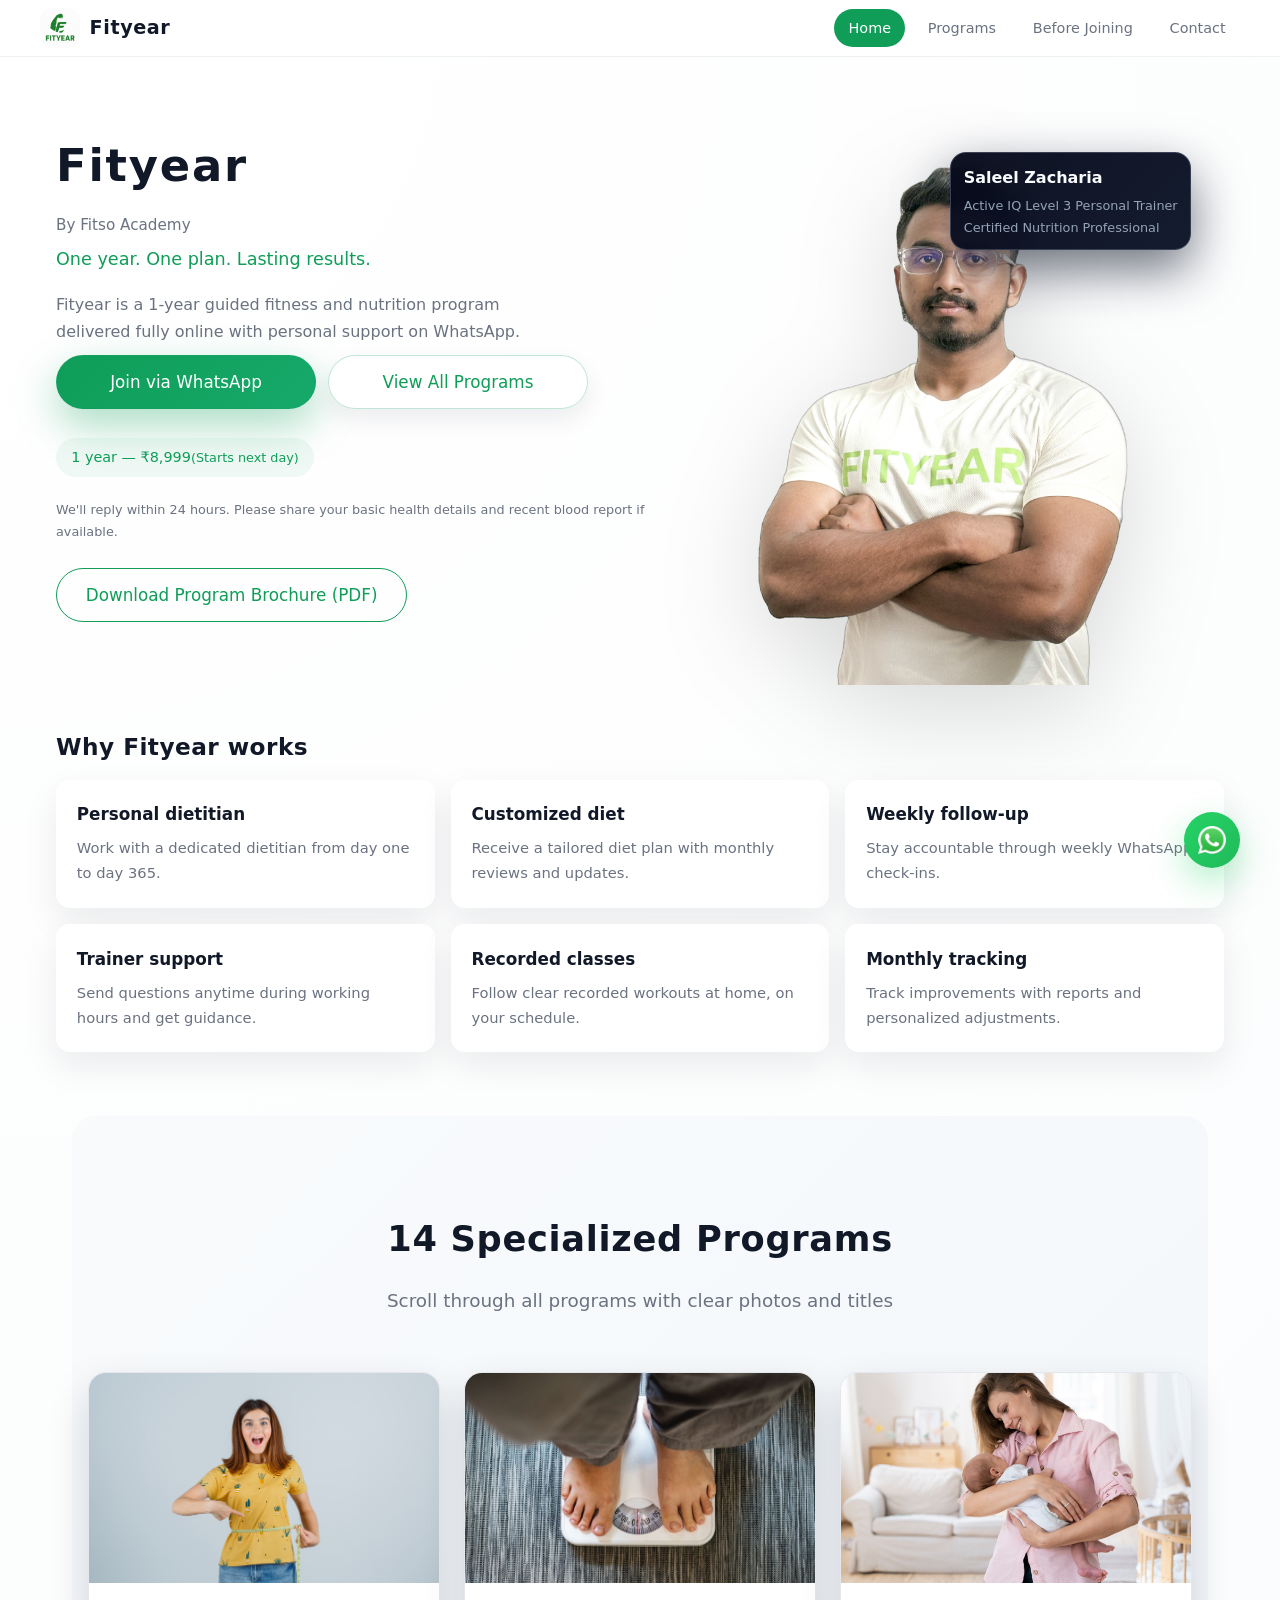
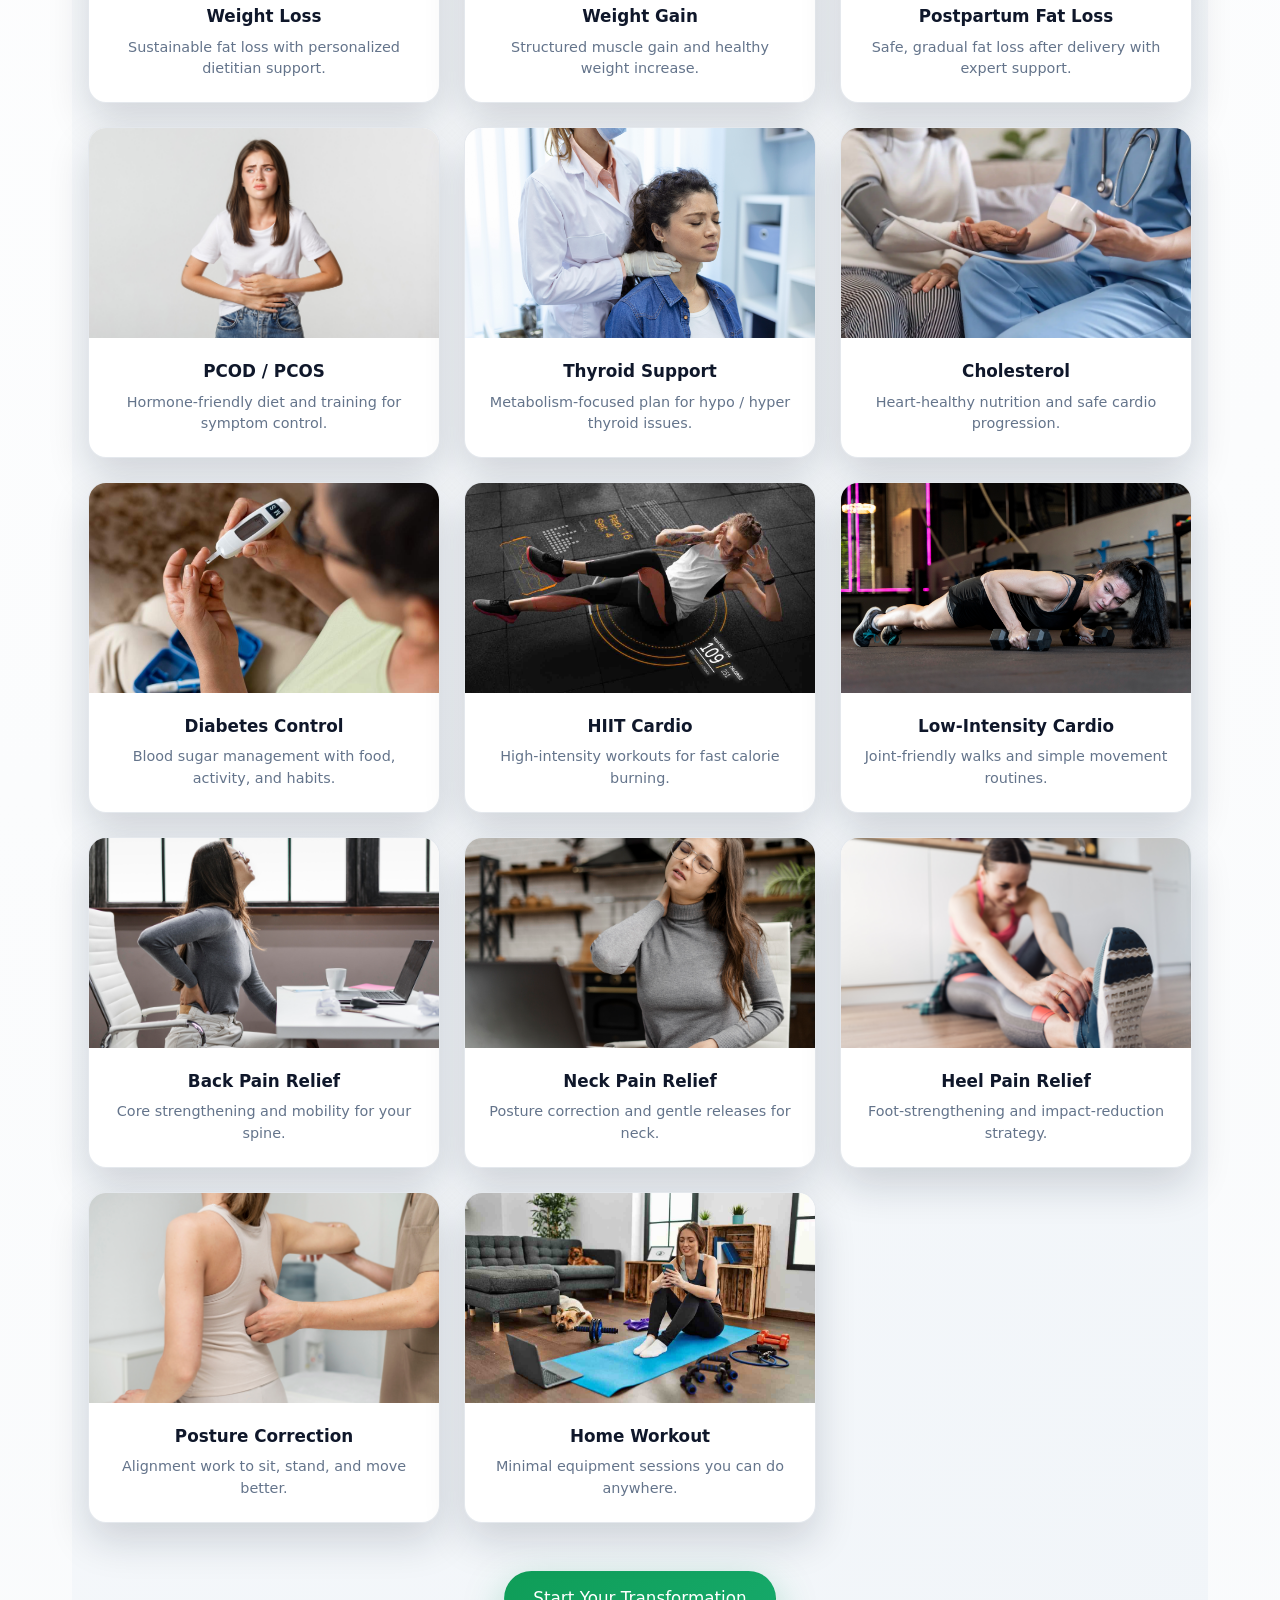
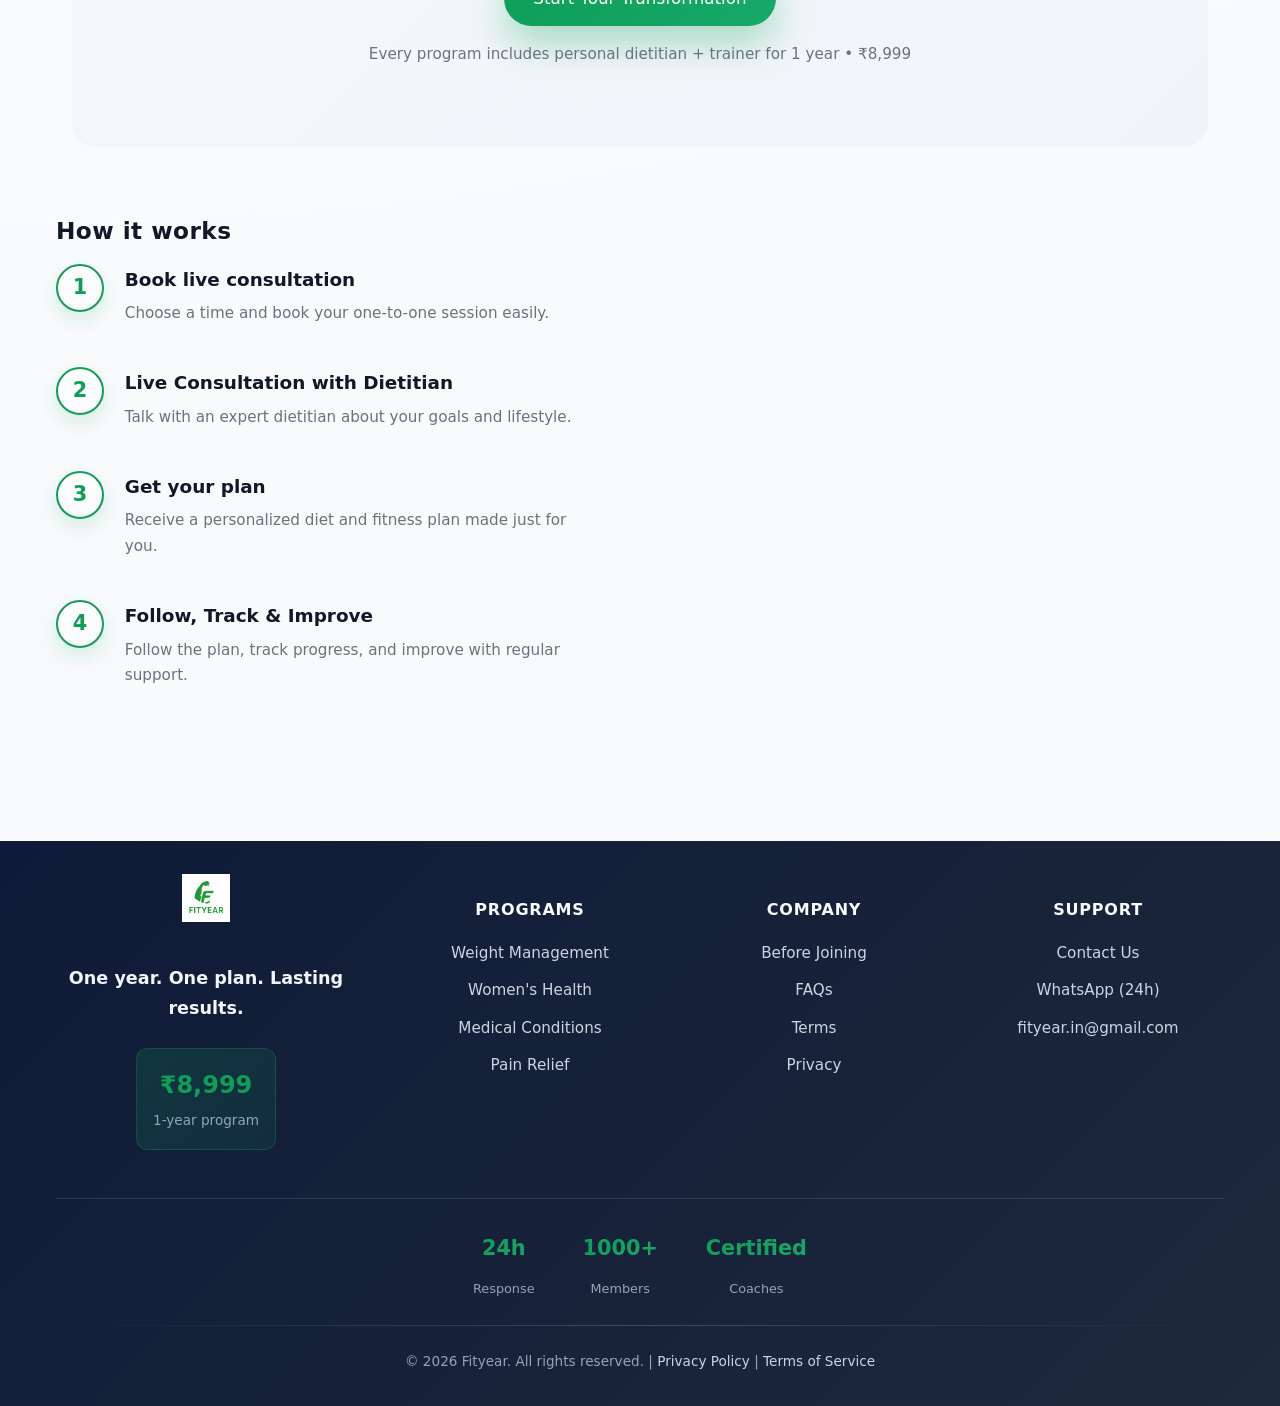
==== commit 9b08e3ad: "Add files via upload" ====
--- a/index.html
+++ b/index.html
@@ -1,497 +1,497 @@
-<!DOCTYPE html>
-<html lang="en">
-<head>
-  <meta charset="UTF-8" />
-  <title>Fityear — 1-Year Fitness Program</title>
-  <meta name="viewport" content="width=device-width, initial-scale=1" />
-  <meta name="description" content="Fityear: 1-year fitness transformation with personal dietitian, trainer support, and 14 specialized programs. Join via WhatsApp for ₹4,999." />
-
-  <!-- Open Graph -->
-  <meta property="og:title" content="Fityear — 1-Year Fitness Program" />
-  <meta property="og:description" content="14 specialized programs: Weight loss, PCOD/PCOS, diabetes, thyroid, postpartum, pain relief + more. Personal support via WhatsApp." />
-  <meta property="og:type" content="website" />
-  <meta property="og:url" content="https://fityear.example.com/" />
-  <meta property="og:image" content="https://fityear.example.com/assets/logo.png" />
- <script>
-    (function(w,d,s,l,i){w[l]=w[l]||[];w[l].push({'gtm.start':
-    new Date().getTime(),event:'gtm.js'});var f=d.getElementsByTagName(s)[0],
-    j=d.createElement(s),dl=l!='dataLayer'?'&l='+l:'';j.async=true;j.src=
-    'https://www.googletagmanager.com/gtm.js?id='+i+dl;f.parentNode.insertBefore(j,f);
-    })(window,document,'script','dataLayer','GTM-K8V83WMB');
-  </script>
-  <link rel="icon" type="image/png" href="assets/favicon-32x32.png" />
-  <link rel="stylesheet" href="styles.css" />
-  <style>
-    /* TIGHTER TOP SPACING - Everything moved UP */
-    .site-header { padding-block: 0.5rem; }
-    main { padding-top: 0.25rem; }
-    .hero { margin-top: 0.25rem; row-gap: 1rem; }
-    .hero-text { margin-bottom: 0.6rem; }
-    .btn-large { padding: 0.75rem 1.8rem; }
-    .hero-overlay { top: 12%; right: 6%; }
-    
-    /* FIXED COACH CARD - Perfect styling */
-    .coach-container { width: 400px; height: 620px; }
-    .coach-image { width: 100%; height: 100%; object-fit: cover; }
-   .coach-bio-card {
-  margin-top: 0.8rem;     /* move closer to hair */
-  padding: 0.7rem 0.8rem;
-  border-radius: 16px;
-  background: linear-gradient(135deg, rgba(2,6,23,0.95), rgba(15,23,42,0.98));
-  border: 1px solid rgba(148,163,184,0.3);
-  color: #e5e7eb;
-  font-size: 0.82rem;
-  box-shadow: 0 20px 50px rgba(15,23,42,0.6);
-  backdrop-filter: blur(12px);
-  margin-left: 1.1rem;     /* small right shift */
-  width: fit-content;
-}
-
-/* Desktop – a bit more right */
-@media (min-width: 3042px) {
-  .coach-bio-card {
-    margin-left: 35rem;
-  }
-}
-
-/* Mobile – right + slightly up */
-@media (max-width: 800px) {
-  .hero-overlay {
-    position: absolute;
-    top: 8%;           /* slightly higher on small screens */
-    right: 50%;
-  }
-
-  .coach-bio-card {
-    margin-top: 0;     /* overlay handles vertical */
-    margin-left: 18rem;  /* center under face */
-    transform: translate(0.3rem, 0.4rem); /* small offset over face */
-    padding: 0.9rem 0.8rem;
-    font-size: 0.78rem;
-  }
-}
-
-    .coach-name {
-      margin: 0 0 0.2rem;
-      font-weight: 700;
-      font-size: 1rem;
-      color: #f8fafc;
-    }
-    .coach-role {
-      margin: 0;
-      font-size: 0.8rem;
-      color: #94a3b8;
-      font-weight: 500;
-    }
-    
-    @media (max-width: 800px) {
-      .coach-container { width: 420px; height: 530px; }
-      .hero-overlay { top: 10%; right: 4%; }
-    }
-    
-    /* PERFECT PROGRAM CARDS - TAP TO REVEAL */
-    /* Premium program cards – always visible text */
-.premium-programs-grid {
-  display: grid;
-  grid-template-columns: repeat(auto-fit, minmax(260px, 1fr));
-  gap: 1.5rem;
-  max-width: 1200px;
-  margin: 2rem auto;
-}
-
-.program-card {
-  background: #ffffff;
-  border-radius: 18px;
-  overflow: hidden;
-  box-shadow: 0 18px 40px rgba(15, 23, 42, 0.16);
-  border: 1px solid rgba(148, 163, 184, 0.25);
-  display: flex;
-  flex-direction: column;
-  transition: transform 0.25s ease, box-shadow 0.25s ease, border-color 0.25s ease;
-}
-
-.program-card:hover {
-  transform: translateY(-6px);
-  box-shadow: 0 24px 60px rgba(15, 118, 110, 0.25);
-  border-color: rgba(22, 163, 74, 0.55);
-}
-
-.program-image-wrap {
-  position: relative;
-  width: 100%;
-  padding-top: 60%; /* 5:3 ratio */
-  overflow: hidden;
-}
-
-.program-image-wrap img {
-  position: absolute;
-  inset: 0;
-  width: 100%;
-  height: 100%;
-  object-fit: cover;
-  transform: scale(1.02);
-  transition: transform 0.35s ease;
-}
-
-.program-card:hover .program-image-wrap img {
-  transform: scale(1.07);
-}
-
-.program-body {
-  padding: 1.2rem 1.3rem 1.4rem;
-}
-
-.program-body h3 {
-  font-size: 1.05rem;
-  font-weight: 700;
-  margin: 0 0 0.35rem;
-  color: #0f172a;
-}
-
-.program-body p {
-  margin: 0;
-  font-size: 0.9rem;
-  color: #64748b;
-  line-height: 1.5;
-}
-
-    
-  </style>
-</head>
-<body>
-  <header class="site-header">
-    <a href="index.html" class="logo-link">
-      <img src="assets/logo.png" alt="Fityear logo" class="logo" loading="lazy" />
-      <span class="brand-name">Fityear</span>
-    </a>
-    <nav class="main-nav" aria-label="Main navigation">
-      <button class="nav-toggle" aria-expanded="false" aria-controls="nav-menu">
-        <span class="sr-only">Toggle navigation</span>
-        ☰
-      </button>
-      <ul id="nav-menu" class="nav-menu">
-        <li><a href="index.html#home" class="nav-link active">Home</a></li>
-        <li><a href="programs.html" class="nav-link">Programs</a></li>
-        <li><a href="onboarding.html" class="nav-link">Before Joining</a></li>
-        <li><a href="contact.html" class="nav-link">Contact</a></li>
-      </ul>
-    </nav>
-  </header>
-
-  <main id="home">
-    <!-- Hero Section - FIXED COACH CARD -->
-    <section class="hero" aria-labelledby="hero-title">
-      <div class="hero-content">
-    <h1 id="hero-title">Fityear</h1>
-<p class="hero-subtitle">By Fitso Academy</p>
-
-     
-        <p class="tagline">One year. One plan. Lasting results.</p>
-        <p class="hero-text">
-          Fityear is a 1-year guided fitness and nutrition program delivered fully online with personal support on WhatsApp.
-        </p>
-        <div class="hero-actions">
-          <a href="https://wa.me/918075049374?text=Hello%20Fityear!%20I'd%20like%20to%20join%20the%201-year%20program%20for%20%E2%82%B94,999.%20My%20name%20is%20[Your%20Name]." class="btn btn-primary btn-large">
-            Join via WhatsApp
-          </a>
-          <a href="#programs" class="btn btn-secondary btn-large">View All Programs</a>
-        </div>
-        <p class="price-badge">1 year — ₹4,999 <span class="price-note">(Starts next day)</span></p>
-        <p class="microcopy">We'll reply within 24 hours. Please share your basic health details and recent blood report if available.</p>
-        <a href="assets/Fityear-brochure.pdf" class="btn btn-outline btn-large hero-brochure" download>
-          Download Program Brochure (PDF)
-        </a>
-      </div>
-
-      <div class="hero-visual">
-        <div class="coach-container">
-          <img src="assets/coach.png" alt="Fityear coach Saleel Zacharia (Active IQ Level 3)" class="coach-image" loading="lazy" />
-        </div>
-        <div class="hero-overlay">
-          <div class="hero-card">
-            <div class="hero-pill">
-              <span class="pill-dot"></span>
-              <span class="pill-text">14 Specialized Programs</span>
-            </div>
-          </div>
-          <div class="coach-bio-card">
-            <p class="coach-name">Saleel Zacharia</p>
-            <p class="coach-role">Active IQ Level 3 Personal Trainer</p>
-            <p class="coach-role">Certified Nutrition Professional</p>
-          </div>
-        </div>
-      </div>
-    </section>
-
-    <!-- Features Section -->
-    <section class="features" aria-labelledby="features-title">
-      <h2 id="features-title">Why Fityear works</h2>
-      <div class="features-grid">
-        <article class="feature-card"><h3>Personal dietitian</h3><p>Work with a dedicated dietitian from day one to day 365.</p></article>
-        <article class="feature-card"><h3>Customized diet</h3><p>Receive a tailored diet plan with monthly reviews and updates.</p></article>
-        <article class="feature-card"><h3>Weekly follow-up</h3><p>Stay accountable through weekly WhatsApp check-ins.</p></article>
-        <article class="feature-card"><h3>Trainer support</h3><p>Send questions anytime during working hours and get guidance.</p></article>
-        <article class="feature-card"><h3>Recorded classes</h3><p>Follow clear recorded workouts at home, on your schedule.</p></article>
-        <article class="feature-card"><h3>Monthly tracking</h3><p>Track improvements with reports and personalized adjustments.</p></article>
-      </div>
-    </section>
-
-
-
-    <!-- 14 PERFECT PROGRAM PHOTO CARDS - TAP TO SHOW DETAILS -->
-       <!-- 14 PREMIUM PROGRAM CARDS (always visible) -->
-    <section id="programs" class="programs-professional">
-      <div class="section-header">
-        <h2>14 Specialized Programs</h2>
-        <p>Scroll through all programs with clear photos and titles</p>
-      </div>
-
-      <div class="programs-grid premium-programs-grid">
-        <!-- Weight Loss -->
-        <article class="program-card">
-          <div class="program-image-wrap">
-            <img src="assets/Loss weight .jpg" alt="Weight Loss" loading="lazy">
-          </div>
-          <div class="program-body">
-            <h3>Weight Loss</h3>
-            <p>Sustainable fat loss with personalized dietitian support.</p>
-          </div>
-        </article>
-
-        <!-- Weight Gain -->
-        <article class="program-card">
-          <div class="program-image-wrap">
-            <img src="assets/Gain weight.jpg" alt="Weight Gain" loading="lazy">
-          </div>
-          <div class="program-body">
-            <h3>Weight Gain</h3>
-            <p>Structured muscle gain and healthy weight increase.</p>
-          </div>
-        </article>
-
-        <!-- Postpartum -->
-        <article class="program-card">
-          <div class="program-image-wrap">
-            <img src="assets/Postpartum fat.jpg" alt="Postpartum" loading="lazy">
-          </div>
-          <div class="program-body">
-            <h3>Postpartum Fat Loss</h3>
-            <p>Safe, gradual fat loss after delivery with expert support.</p>
-          </div>
-        </article>
-
-        <!-- PCOD/PCOS -->
-        <article class="program-card">
-          <div class="program-image-wrap">
-            <img src="assets/Pcodpcos.png" alt="PCOD/PCOS" loading="lazy">
-          </div>
-          <div class="program-body">
-            <h3>PCOD / PCOS</h3>
-            <p>Hormone-friendly diet and training for symptom control.</p>
-          </div>
-        </article>
-
-        <!-- Thyroid -->
-        <article class="program-card">
-          <div class="program-image-wrap">
-            <img src="assets/Thyroid .jpg" alt="Thyroid" loading="lazy">
-          </div>
-          <div class="program-body">
-            <h3>Thyroid Support</h3>
-            <p>Metabolism-focused plan for hypo / hyper thyroid issues.</p>
-          </div>
-        </article>
-
-        <!-- Cholesterol -->
-        <article class="program-card">
-          <div class="program-image-wrap">
-            <img src="assets/cholesterol.webp" alt="Cholesterol" loading="lazy">
-          </div>
-          <div class="program-body">
-            <h3>Cholesterol</h3>
-            <p>Heart-healthy nutrition and safe cardio progression.</p>
-          </div>
-        </article>
-
-        <!-- Diabetes -->
-        <article class="program-card">
-          <div class="program-image-wrap">
-            <img src="assets/Diabetes .jpg" alt="Diabetes" loading="lazy">
-          </div>
-          <div class="program-body">
-            <h3>Diabetes Control</h3>
-            <p>Blood sugar management with food, activity, and habits.</p>
-          </div>
-        </article>
-
-        <!-- HIIT Cardio -->
-        <article class="program-card">
-          <div class="program-image-wrap">
-            <img src="assets/HIIT.jpg" alt="HIIT Cardio" loading="lazy">
-          </div>
-          <div class="program-body">
-            <h3>HIIT Cardio</h3>
-            <p>High-intensity workouts for fast calorie burning.</p>
-          </div>
-        </article>
-
-        <!-- Low Intensity -->
-        <article class="program-card">
-          <div class="program-image-wrap">
-            <img src="assets/Low intensity .jpg" alt="Low Intensity" loading="lazy">
-          </div>
-          <div class="program-body">
-            <h3>Low-Intensity Cardio</h3>
-            <p>Joint-friendly walks and simple movement routines.</p>
-          </div>
-        </article>
-
-        <!-- Back Pain -->
-        <article class="program-card">
-          <div class="program-image-wrap">
-            <img src="assets/Back pain.jpg" alt="Back Pain" loading="lazy">
-          </div>
-          <div class="program-body">
-            <h3>Back Pain Relief</h3>
-            <p>Core strengthening and mobility for your spine.</p>
-          </div>
-        </article>
-
-        <!-- Neck Pain -->
-        <article class="program-card">
-          <div class="program-image-wrap">
-            <img src="assets/Neck pain.jpg" alt="Neck Pain" loading="lazy">
-          </div>
-          <div class="program-body">
-            <h3>Neck Pain Relief</h3>
-            <p>Posture correction and gentle releases for neck.</p>
-          </div>
-        </article>
-
-        <!-- Heel Pain -->
-        <article class="program-card">
-          <div class="program-image-wrap">
-            <img src="assets/Heel pain.jpg" alt="Heel Pain" loading="lazy">
-          </div>
-          <div class="program-body">
-            <h3>Heel Pain Relief</h3>
-            <p>Foot-strengthening and impact-reduction strategy.</p>
-          </div>
-        </article>
-
-        <!-- Posture -->
-        <article class="program-card">
-          <div class="program-image-wrap">
-            <img src="assets/Posture correcting.jpg" alt="Posture Correction" loading="lazy">
-          </div>
-          <div class="program-body">
-            <h3>Posture Correction</h3>
-            <p>Alignment work to sit, stand, and move better.</p>
-          </div>
-        </article>
-
-        <!-- Home Workout -->
-        <article class="program-card">
-          <div class="program-image-wrap">
-            <img src="assets/Home workout.jpg" alt="Home Workout" loading="lazy">
-          </div>
-          <div class="program-body">
-            <h3>Home Workout</h3>
-            <p>Minimal equipment sessions you can do anywhere.</p>
-          </div>
-        </article>
-      </div>
-
-      <div style="text-align: center; margin-top: 3rem;">
-        <a href="https://wa.me/918075049374?text=Hello%20Fityear!%20I'm%20interested%20in%20the%20[PROGRAM]%20program." class="btn btn-primary btn-large">
-          Start Your Transformation
-        </a>
-        <p style="color: var(--color-muted); margin-top: 1rem; font-size: 0.95rem;">
-          Every program includes personal dietitian + trainer for 1 year • ₹4,999
-        </p>
-      </div>
-    </section>
-
-   
-  
-  
-  <!-- How it works (4 steps) -->
-  <section class="how-it-works" aria-labelledby="how-title">
-      <h2 id="how-title">How it works</h2>
-      <ol class="steps-list">
-        <li><div class="step-number">1</div><div class="step-content"><h3>Book live consultation</h3><p>Choose a time and book your one-to-one session easily.</p></div></li>
-        <li><div class="step-number">2</div><div class="step-content"><h3>Live Consultation with Dietitian</h3><p>Talk with an expert dietitian about your goals and lifestyle.</p></div></li>
-        <li><div class="step-number">3</div><div class="step-content"><h3>Get your plan</h3><p>Receive a personalized diet and fitness plan made just for you.</p></div></li>
-        <li><div class="step-number">4</div><div class="step-content"><h3>Follow, Track & Improve</h3><p>Follow the plan, track progress, and improve with regular support.</p></div></li>
-      </ol>
-    </section>
-</main>
-  <!-- PREMIUM Footer -->
-  <footer class="site-footer premium-footer">
-    <div class="footer-container">
-      <div class="footer-main">
-        <div class="footer-brand-section">
-          <img src="assets/logo.png" alt="Fityear logo" class="footer-logo-premium" loading="lazy" />
-          <p class="footer-tagline-premium">One year. One plan. Lasting results.</p>
-          <div class="footer-price-badge">
-            <span class="price-main">₹4,999</span>
-            <span class="price-duration">1-year program</span>
-          </div>
-        </div>
-        <div class="footer-links-grid">
-          <div class="footer-column">
-            <h4>Programs</h4>
-            <ul>
-              <li><a href="programs.html#weight">Weight Management</a></li>
-              <li><a href="programs.html#women">Women's Health</a></li>
-              <li><a href="programs.html#medical">Medical Conditions</a></li>
-              <li><a href="programs.html#pain">Pain Relief</a></li>
-            </ul>
-          </div>
-          <div class="footer-column">
-            <h4>Company</h4>
-            <ul>
-              <li><a href="onboarding.html">Before Joining</a></li>
-              <li><a href="contact.html#faqs">FAQs</a></li>
-              <li><a href="contact.html#terms">Terms</a></li>
-              <li><a href="contact.html#privacy">Privacy</a></li>
-            </ul>
-          </div>
-          <div class="footer-column">
-            <h4>Support</h4>
-            <ul>
-              <li><a href="contact.html#contact-options">Contact Us</a></li>
-              <li><a href="https://wa.me/918075049374">WhatsApp (24h)</a></li>
-              <li><a href="mailto:hello@fityear.com">fityear.in@gmail.com</a></li>
-            </ul>
-          </div>
-        </div>
-      </div>
-      <div class="footer-bottom">
-        <div class="footer-trust">
-          <div class="trust-item-small"><span class="trust-number">24h</span><span>Response</span></div>
-          <div class="trust-item-small"><span class="trust-number">1000+</span><span>Members</span></div>
-          <div class="trust-item-small"><span class="trust-number">Certified</span><span>Coaches</span></div>
-        </div>
-        <div class="footer-divider"></div>
-        <p class="footer-copy-premium">
-          &copy; <span id="year"></span> Fityear. All rights reserved. | 
-          <a href="contact.html#privacy">Privacy Policy</a> | 
-          <a href="contact.html#terms">Terms of Service</a>
-        </p>
-      </div>
-    </div>
-  </footer>
-
-  <!-- Floating WhatsApp -->
-  <a href="https://wa.me/918075049374?text=Hello%20Fityear!%20I'd%20like%20to%20join%20the%20[PROGRAM]%20for%20%E2%82%B94,999.%20My%20name%20is%20[Your%20Name]." class="floating-whatsapp" aria-label="Chat on WhatsApp">
-    <img src="assets/whatsapp.png" alt="" loading="lazy" />
-  </a>
-<noscript>
-    <iframe src="https://www.googletagmanager.com/ns.html?id=GTM-K8V83WMB"
-            height="0" width="0" style="display:none;visibility:hidden"></iframe>
-  </noscript>
-  <script src="script.js"></script>
-  
-</body>
-</html>
+<!DOCTYPE html>
+<html lang="en">
+<head>
+  <meta charset="UTF-8" />
+  <title>Fityear — 1-Year Fitness Program</title>
+  <meta name="viewport" content="width=device-width, initial-scale=1" />
+  <meta name="description" content="Fityear: 1-year fitness transformation with personal dietitian, trainer support, and 14 specialized programs. Join via WhatsApp for ₹4,999." />
+
+  <!-- Open Graph -->
+  <meta property="og:title" content="Fityear — 1-Year Fitness Program" />
+  <meta property="og:description" content="14 specialized programs: Weight loss, PCOD/PCOS, diabetes, thyroid, postpartum, pain relief + more. Personal support via WhatsApp." />
+  <meta property="og:type" content="website" />
+  <meta property="og:url" content="https://fityear.example.com/" />
+  <meta property="og:image" content="https://fityear.example.com/assets/logo.png" />
+ <script>
+    (function(w,d,s,l,i){w[l]=w[l]||[];w[l].push({'gtm.start':
+    new Date().getTime(),event:'gtm.js'});var f=d.getElementsByTagName(s)[0],
+    j=d.createElement(s),dl=l!='dataLayer'?'&l='+l:'';j.async=true;j.src=
+    'https://www.googletagmanager.com/gtm.js?id='+i+dl;f.parentNode.insertBefore(j,f);
+    })(window,document,'script','dataLayer','GTM-K8V83WMB');
+  </script>
+  <link rel="icon" type="image/png" href="assets/favicon-32x32.png" />
+  <link rel="stylesheet" href="styles.css" />
+  <style>
+    /* TIGHTER TOP SPACING - Everything moved UP */
+    .site-header { padding-block: 0.5rem; }
+    main { padding-top: 0.25rem; }
+    .hero { margin-top: 0.25rem; row-gap: 1rem; }
+    .hero-text { margin-bottom: 0.6rem; }
+    .btn-large { padding: 0.75rem 1.8rem; }
+    .hero-overlay { top: 12%; right: 6%; }
+    
+    /* FIXED COACH CARD - Perfect styling */
+    .coach-container { width: 400px; height: 620px; }
+    .coach-image { width: 100%; height: 100%; object-fit: cover; }
+   .coach-bio-card {
+  margin-top: 0.8rem;     /* move closer to hair */
+  padding: 0.7rem 0.8rem;
+  border-radius: 16px;
+  background: linear-gradient(135deg, rgba(2,6,23,0.95), rgba(15,23,42,0.98));
+  border: 1px solid rgba(148,163,184,0.3);
+  color: #e5e7eb;
+  font-size: 0.82rem;
+  box-shadow: 0 20px 50px rgba(15,23,42,0.6);
+  backdrop-filter: blur(12px);
+  margin-left: 1.1rem;     /* small right shift */
+  width: fit-content;
+}
+
+/* Desktop – a bit more right */
+@media (min-width: 3042px) {
+  .coach-bio-card {
+    margin-left: 35rem;
+  }
+}
+
+/* Mobile – right + slightly up */
+@media (max-width: 800px) {
+  .hero-overlay {
+    position: absolute;
+    top: 8%;           /* slightly higher on small screens */
+    right: 50%;
+  }
+
+  .coach-bio-card {
+    margin-top: 0;     /* overlay handles vertical */
+    margin-left: 18rem;  /* center under face */
+    transform: translate(0.3rem, 0.4rem); /* small offset over face */
+    padding: 0.9rem 0.8rem;
+    font-size: 0.78rem;
+  }
+}
+
+    .coach-name {
+      margin: 0 0 0.2rem;
+      font-weight: 700;
+      font-size: 1rem;
+      color: #f8fafc;
+    }
+    .coach-role {
+      margin: 0;
+      font-size: 0.8rem;
+      color: #94a3b8;
+      font-weight: 500;
+    }
+    
+    @media (max-width: 800px) {
+      .coach-container { width: 420px; height: 530px; }
+      .hero-overlay { top: 10%; right: 4%; }
+    }
+    
+    /* PERFECT PROGRAM CARDS - TAP TO REVEAL */
+    /* Premium program cards – always visible text */
+.premium-programs-grid {
+  display: grid;
+  grid-template-columns: repeat(auto-fit, minmax(260px, 1fr));
+  gap: 1.5rem;
+  max-width: 1200px;
+  margin: 2rem auto;
+}
+
+.program-card {
+  background: #ffffff;
+  border-radius: 18px;
+  overflow: hidden;
+  box-shadow: 0 18px 40px rgba(15, 23, 42, 0.16);
+  border: 1px solid rgba(148, 163, 184, 0.25);
+  display: flex;
+  flex-direction: column;
+  transition: transform 0.25s ease, box-shadow 0.25s ease, border-color 0.25s ease;
+}
+
+.program-card:hover {
+  transform: translateY(-6px);
+  box-shadow: 0 24px 60px rgba(15, 118, 110, 0.25);
+  border-color: rgba(22, 163, 74, 0.55);
+}
+
+.program-image-wrap {
+  position: relative;
+  width: 100%;
+  padding-top: 60%; /* 5:3 ratio */
+  overflow: hidden;
+}
+
+.program-image-wrap img {
+  position: absolute;
+  inset: 0;
+  width: 100%;
+  height: 100%;
+  object-fit: cover;
+  transform: scale(1.02);
+  transition: transform 0.35s ease;
+}
+
+.program-card:hover .program-image-wrap img {
+  transform: scale(1.07);
+}
+
+.program-body {
+  padding: 1.2rem 1.3rem 1.4rem;
+}
+
+.program-body h3 {
+  font-size: 1.05rem;
+  font-weight: 700;
+  margin: 0 0 0.35rem;
+  color: #0f172a;
+}
+
+.program-body p {
+  margin: 0;
+  font-size: 0.9rem;
+  color: #64748b;
+  line-height: 1.5;
+}
+
+    
+  </style>
+</head>
+<body>
+  <header class="site-header">
+    <a href="index.html" class="logo-link">
+      <img src="assets/logo.png" alt="Fityear logo" class="logo" loading="lazy" />
+      <span class="brand-name">Fityear</span>
+    </a>
+    <nav class="main-nav" aria-label="Main navigation">
+      <button class="nav-toggle" aria-expanded="false" aria-controls="nav-menu">
+        <span class="sr-only">Toggle navigation</span>
+        ☰
+      </button>
+      <ul id="nav-menu" class="nav-menu">
+        <li><a href="index.html#home" class="nav-link active">Home</a></li>
+        <li><a href="programs.html" class="nav-link">Programs</a></li>
+        <li><a href="onboarding.html" class="nav-link">Before Joining</a></li>
+        <li><a href="contact.html" class="nav-link">Contact</a></li>
+      </ul>
+    </nav>
+  </header>
+
+  <main id="home">
+    <!-- Hero Section - FIXED COACH CARD -->
+    <section class="hero" aria-labelledby="hero-title">
+      <div class="hero-content">
+    <h1 id="hero-title">Fityear</h1>
+<p class="hero-subtitle">By Fitso Academy</p>
+
+     
+        <p class="tagline">One year. One plan. Lasting results.</p>
+        <p class="hero-text">
+          Fityear is a 1-year guided fitness and nutrition program delivered fully online with personal support on WhatsApp.
+        </p>
+        <div class="hero-actions">
+          <a href="https://wa.me/918075049374?text=Hello%20Fityear!%20I'd%20like%20to%20join%20the%201-year%20program%20for%20%E2%82%B98,999.%20My%20name%20is%20[Your%20Name]." class="btn btn-primary btn-large">
+            Join via WhatsApp
+          </a>
+          <a href="#programs" class="btn btn-secondary btn-large">View All Programs</a>
+        </div>
+        <p class="price-badge">1 year — ₹8,999 <span class="price-note">(Starts next day)</span></p>
+        <p class="microcopy">We'll reply within 24 hours. Please share your basic health details and recent blood report if available.</p>
+        <a href="assets/Fityear-brochure.pdf" class="btn btn-outline btn-large hero-brochure" download>
+          Download Program Brochure (PDF)
+        </a>
+      </div>
+
+      <div class="hero-visual">
+        <div class="coach-container">
+          <img src="assets/coach.png" alt="Fityear coach Saleel Zacharia (Active IQ Level 3)" class="coach-image" loading="lazy" />
+        </div>
+        <div class="hero-overlay">
+          <div class="hero-card">
+            <div class="hero-pill">
+              <span class="pill-dot"></span>
+              <span class="pill-text">14 Specialized Programs</span>
+            </div>
+          </div>
+          <div class="coach-bio-card">
+            <p class="coach-name">Saleel Zacharia</p>
+            <p class="coach-role">Active IQ Level 3 Personal Trainer</p>
+            <p class="coach-role">Certified Nutrition Professional</p>
+          </div>
+        </div>
+      </div>
+    </section>
+
+    <!-- Features Section -->
+    <section class="features" aria-labelledby="features-title">
+      <h2 id="features-title">Why Fityear works</h2>
+      <div class="features-grid">
+        <article class="feature-card"><h3>Personal dietitian</h3><p>Work with a dedicated dietitian from day one to day 365.</p></article>
+        <article class="feature-card"><h3>Customized diet</h3><p>Receive a tailored diet plan with monthly reviews and updates.</p></article>
+        <article class="feature-card"><h3>Weekly follow-up</h3><p>Stay accountable through weekly WhatsApp check-ins.</p></article>
+        <article class="feature-card"><h3>Trainer support</h3><p>Send questions anytime during working hours and get guidance.</p></article>
+        <article class="feature-card"><h3>Recorded classes</h3><p>Follow clear recorded workouts at home, on your schedule.</p></article>
+        <article class="feature-card"><h3>Monthly tracking</h3><p>Track improvements with reports and personalized adjustments.</p></article>
+      </div>
+    </section>
+
+
+
+    <!-- 14 PERFECT PROGRAM PHOTO CARDS - TAP TO SHOW DETAILS -->
+       <!-- 14 PREMIUM PROGRAM CARDS (always visible) -->
+    <section id="programs" class="programs-professional">
+      <div class="section-header">
+        <h2>14 Specialized Programs</h2>
+        <p>Scroll through all programs with clear photos and titles</p>
+      </div>
+
+      <div class="programs-grid premium-programs-grid">
+        <!-- Weight Loss -->
+        <article class="program-card">
+          <div class="program-image-wrap">
+            <img src="assets/Loss weight .jpg" alt="Weight Loss" loading="lazy">
+          </div>
+          <div class="program-body">
+            <h3>Weight Loss</h3>
+            <p>Sustainable fat loss with personalized dietitian support.</p>
+          </div>
+        </article>
+
+        <!-- Weight Gain -->
+        <article class="program-card">
+          <div class="program-image-wrap">
+            <img src="assets/Gain weight.jpg" alt="Weight Gain" loading="lazy">
+          </div>
+          <div class="program-body">
+            <h3>Weight Gain</h3>
+            <p>Structured muscle gain and healthy weight increase.</p>
+          </div>
+        </article>
+
+        <!-- Postpartum -->
+        <article class="program-card">
+          <div class="program-image-wrap">
+            <img src="assets/Postpartum fat.jpg" alt="Postpartum" loading="lazy">
+          </div>
+          <div class="program-body">
+            <h3>Postpartum Fat Loss</h3>
+            <p>Safe, gradual fat loss after delivery with expert support.</p>
+          </div>
+        </article>
+
+        <!-- PCOD/PCOS -->
+        <article class="program-card">
+          <div class="program-image-wrap">
+            <img src="assets/Pcodpcos.png" alt="PCOD/PCOS" loading="lazy">
+          </div>
+          <div class="program-body">
+            <h3>PCOD / PCOS</h3>
+            <p>Hormone-friendly diet and training for symptom control.</p>
+          </div>
+        </article>
+
+        <!-- Thyroid -->
+        <article class="program-card">
+          <div class="program-image-wrap">
+            <img src="assets/Thyroid .jpg" alt="Thyroid" loading="lazy">
+          </div>
+          <div class="program-body">
+            <h3>Thyroid Support</h3>
+            <p>Metabolism-focused plan for hypo / hyper thyroid issues.</p>
+          </div>
+        </article>
+
+        <!-- Cholesterol -->
+        <article class="program-card">
+          <div class="program-image-wrap">
+            <img src="assets/cholesterol.webp" alt="Cholesterol" loading="lazy">
+          </div>
+          <div class="program-body">
+            <h3>Cholesterol</h3>
+            <p>Heart-healthy nutrition and safe cardio progression.</p>
+          </div>
+        </article>
+
+        <!-- Diabetes -->
+        <article class="program-card">
+          <div class="program-image-wrap">
+            <img src="assets/Diabetes .jpg" alt="Diabetes" loading="lazy">
+          </div>
+          <div class="program-body">
+            <h3>Diabetes Control</h3>
+            <p>Blood sugar management with food, activity, and habits.</p>
+          </div>
+        </article>
+
+        <!-- HIIT Cardio -->
+        <article class="program-card">
+          <div class="program-image-wrap">
+            <img src="assets/HIIT.jpg" alt="HIIT Cardio" loading="lazy">
+          </div>
+          <div class="program-body">
+            <h3>HIIT Cardio</h3>
+            <p>High-intensity workouts for fast calorie burning.</p>
+          </div>
+        </article>
+
+        <!-- Low Intensity -->
+        <article class="program-card">
+          <div class="program-image-wrap">
+            <img src="assets/Low intensity .jpg" alt="Low Intensity" loading="lazy">
+          </div>
+          <div class="program-body">
+            <h3>Low-Intensity Cardio</h3>
+            <p>Joint-friendly walks and simple movement routines.</p>
+          </div>
+        </article>
+
+        <!-- Back Pain -->
+        <article class="program-card">
+          <div class="program-image-wrap">
+            <img src="assets/Back pain.jpg" alt="Back Pain" loading="lazy">
+          </div>
+          <div class="program-body">
+            <h3>Back Pain Relief</h3>
+            <p>Core strengthening and mobility for your spine.</p>
+          </div>
+        </article>
+
+        <!-- Neck Pain -->
+        <article class="program-card">
+          <div class="program-image-wrap">
+            <img src="assets/Neck pain.jpg" alt="Neck Pain" loading="lazy">
+          </div>
+          <div class="program-body">
+            <h3>Neck Pain Relief</h3>
+            <p>Posture correction and gentle releases for neck.</p>
+          </div>
+        </article>
+
+        <!-- Heel Pain -->
+        <article class="program-card">
+          <div class="program-image-wrap">
+            <img src="assets/Heel pain.jpg" alt="Heel Pain" loading="lazy">
+          </div>
+          <div class="program-body">
+            <h3>Heel Pain Relief</h3>
+            <p>Foot-strengthening and impact-reduction strategy.</p>
+          </div>
+        </article>
+
+        <!-- Posture -->
+        <article class="program-card">
+          <div class="program-image-wrap">
+            <img src="assets/Posture correcting.jpg" alt="Posture Correction" loading="lazy">
+          </div>
+          <div class="program-body">
+            <h3>Posture Correction</h3>
+            <p>Alignment work to sit, stand, and move better.</p>
+          </div>
+        </article>
+
+        <!-- Home Workout -->
+        <article class="program-card">
+          <div class="program-image-wrap">
+            <img src="assets/Home workout.jpg" alt="Home Workout" loading="lazy">
+          </div>
+          <div class="program-body">
+            <h3>Home Workout</h3>
+            <p>Minimal equipment sessions you can do anywhere.</p>
+          </div>
+        </article>
+      </div>
+
+      <div style="text-align: center; margin-top: 3rem;">
+        <a href="https://wa.me/918075049374?text=Hello%20Fityear!%20I'm%20interested%20in%20the%20[PROGRAM]%20program." class="btn btn-primary btn-large">
+          Start Your Transformation
+        </a>
+        <p style="color: var(--color-muted); margin-top: 1rem; font-size: 0.95rem;">
+          Every program includes personal dietitian + trainer for 1 year • ₹8,999
+        </p>
+      </div>
+    </section>
+
+   
+  
+  
+  <!-- How it works (4 steps) -->
+  <section class="how-it-works" aria-labelledby="how-title">
+      <h2 id="how-title">How it works</h2>
+      <ol class="steps-list">
+        <li><div class="step-number">1</div><div class="step-content"><h3>Book live consultation</h3><p>Choose a time and book your one-to-one session easily.</p></div></li>
+        <li><div class="step-number">2</div><div class="step-content"><h3>Live Consultation with Dietitian</h3><p>Talk with an expert dietitian about your goals and lifestyle.</p></div></li>
+        <li><div class="step-number">3</div><div class="step-content"><h3>Get your plan</h3><p>Receive a personalized diet and fitness plan made just for you.</p></div></li>
+        <li><div class="step-number">4</div><div class="step-content"><h3>Follow, Track & Improve</h3><p>Follow the plan, track progress, and improve with regular support.</p></div></li>
+      </ol>
+    </section>
+</main>
+  <!-- PREMIUM Footer -->
+  <footer class="site-footer premium-footer">
+    <div class="footer-container">
+      <div class="footer-main">
+        <div class="footer-brand-section">
+          <img src="assets/logo.png" alt="Fityear logo" class="footer-logo-premium" loading="lazy" />
+          <p class="footer-tagline-premium">One year. One plan. Lasting results.</p>
+          <div class="footer-price-badge">
+            <span class="price-main">₹8,999</span>
+            <span class="price-duration">1-year program</span>
+          </div>
+        </div>
+        <div class="footer-links-grid">
+          <div class="footer-column">
+            <h4>Programs</h4>
+            <ul>
+              <li><a href="programs.html#weight">Weight Management</a></li>
+              <li><a href="programs.html#women">Women's Health</a></li>
+              <li><a href="programs.html#medical">Medical Conditions</a></li>
+              <li><a href="programs.html#pain">Pain Relief</a></li>
+            </ul>
+          </div>
+          <div class="footer-column">
+            <h4>Company</h4>
+            <ul>
+              <li><a href="onboarding.html">Before Joining</a></li>
+              <li><a href="contact.html#faqs">FAQs</a></li>
+              <li><a href="contact.html#terms">Terms</a></li>
+              <li><a href="contact.html#privacy">Privacy</a></li>
+            </ul>
+          </div>
+          <div class="footer-column">
+            <h4>Support</h4>
+            <ul>
+              <li><a href="contact.html#contact-options">Contact Us</a></li>
+              <li><a href="https://wa.me/918075049374">WhatsApp (24h)</a></li>
+              <li><a href="mailto:hello@fityear.com">fityear.in@gmail.com</a></li>
+            </ul>
+          </div>
+        </div>
+      </div>
+      <div class="footer-bottom">
+        <div class="footer-trust">
+          <div class="trust-item-small"><span class="trust-number">24h</span><span>Response</span></div>
+          <div class="trust-item-small"><span class="trust-number">1000+</span><span>Members</span></div>
+          <div class="trust-item-small"><span class="trust-number">Certified</span><span>Coaches</span></div>
+        </div>
+        <div class="footer-divider"></div>
+        <p class="footer-copy-premium">
+          &copy; <span id="year"></span> Fityear. All rights reserved. | 
+          <a href="contact.html#privacy">Privacy Policy</a> | 
+          <a href="contact.html#terms">Terms of Service</a>
+        </p>
+      </div>
+    </div>
+  </footer>
+
+  <!-- Floating WhatsApp -->
+  <a href="https://wa.me/918075049374?text=Hello%20Fityear!%20I'd%20like%20to%20join%20the%20[PROGRAM]%20for%20%E2%82%B94,999.%20My%20name%20is%20[Your%20Name]." class="floating-whatsapp" aria-label="Chat on WhatsApp">
+    <img src="assets/whatsapp.png" alt="" loading="lazy" />
+  </a>
+<noscript>
+    <iframe src="https://www.googletagmanager.com/ns.html?id=GTM-K8V83WMB"
+            height="0" width="0" style="display:none;visibility:hidden"></iframe>
+  </noscript>
+  <script src="script.js"></script>
+  
+</body>
+</html>
--- a/styles.css
+++ b/styles.css
@@ -1,2397 +1,2397 @@
-:root {
-  --color-primary: #0f9d58;
-  --color-accent: #ff6b6b;
-  --color-bg: #f7f9fb;
-  --color-text: #111827;
-  --color-muted: #6b7280;
-  --radius-md: 14px;
-  --shadow-soft: 0 14px 35px rgba(15, 23, 42, 0.08);
-  --shadow-hover: 0 20px 55px rgba(15, 23, 42, 0.14);
-  --transition-fast: 0.2s ease-out;
-  --font-heading: "Poppins", "Montserrat", system-ui, -apple-system, BlinkMacSystemFont, "Segoe UI", sans-serif;
-  --font-body: "Inter", "Roboto", system-ui, -apple-system, BlinkMacSystemFont, "Segoe UI", sans-serif;
-}
-
-/* Global reset */
-*,
-*::before,
-*::after {
-  box-sizing: border-box;
-}
-
-html {
-  scroll-behavior: smooth;
-}
-
-body {
-  margin: 0;
-  font-family: var(--font-body);
-  background: radial-gradient(circle at top left, #ffffff, #f7f9fb);
-  color: var(--color-text);
-  line-height: 1.7;
-}
-
-/* Utility */
-.sr-only {
-  position: absolute;
-  width: 1px;
-  height: 1px;
-  overflow: hidden;
-  clip: rect(0 0 0 0);
-}
-
-/* Header and navigation */
-.site-header {
-  position: sticky;
-  top: 0;
-  z-index: 50;
-  backdrop-filter: blur(18px);
-  background-color: rgba(255, 255, 255, 0.92);
-  border-bottom: 1px solid rgba(15, 23, 42, 0.06);
-  display: flex;
-  align-items: center;
-  justify-content: space-between;
-  padding: 0.85rem 1rem;
-}
-
-.logo-link {
-  display: inline-flex;
-  align-items: center;
-  gap: 0.6rem;
-  text-decoration: none;
-}
-
-.logo {
-  width: 40px;
-  height: 40px;
-  border-radius: 12px;
-}
-
-.brand-name {
-  font-family: var(--font-heading);
-  font-weight: 600;
-  font-size: 1.2rem;
-  letter-spacing: 0.03em;
-  color: var(--color-text);
-}
-
-.main-nav {
-  display: flex;
-  align-items: center;
-}
-
-.nav-toggle {
-  border: none;
-  background: transparent;
-  font-size: 1.5rem;
-  cursor: pointer;
-  color: var(--color-text);
-}
-
-.nav-menu {
-  position: absolute;
-  right: 1rem;
-  top: 3.25rem;
-  background: #ffffff;
-  border-radius: 999px;
-  box-shadow: 0 18px 40px rgba(15, 23, 42, 0.18);
-  list-style: none;
-  padding: 0.4rem;
-  margin: 0;
-  display: none;
-}
-
-/* Page header for inner pages */
-
-.page-main {
-  max-width: 1200px;
-  margin: 0 auto;
-  padding: 1.5rem 1rem 3rem;
-}
-
-.page-header {
-  text-align: center;
-  margin-bottom: 3rem;
-}
-
-.page-header h1 {
-  font-family: var(--font-heading);
-  font-size: 2.3rem;
-  margin: 0 0 0.8rem;
-  letter-spacing: 0.03em;
-}
-
-.page-subtitle {
-  color: var(--color-muted);
-  font-size: 1.05rem;
-  max-width: 36rem;
-  margin: 0 auto 1.2rem;
-}
-
-.price-reminder {
-  display: inline-flex;
-  flex-direction: column;
-  align-items: center;
-  gap: 0.2rem;
-  padding: 0.6rem 1.2rem;
-  background: linear-gradient(135deg, rgba(15, 157, 88, 0.06), rgba(22, 169, 106, 0.04));
-  border: 1px solid rgba(15, 157, 88, 0.12);
-  border-radius: 999px;
-  font-weight: 600;
-}
-
-.price-note {
-  font-size: 0.8rem;
-  font-weight: 400;
-  color: var(--color-muted);
-}
-
-/* Programs grid */
-.programs-grid {
-  display: grid;
-  grid-template-columns: repeat(auto-fit, minmax(340px, 1fr));
-  gap: 1.5rem;
-  max-width: 1200px;
-  margin: 0 auto;
-}
-
-.program-card {
-  background: #ffffff;
-  border-radius: var(--radius-md);
-  overflow: hidden;
-  box-shadow: var(--shadow-soft);
-  transition: all var(--transition-fast);
-  opacity: 0;
-  transform: translateY(24px);
-  animation: fadeUpCard 0.8s ease-out forwards;
-}
-
-.program-card:nth-child(1) { animation-delay: 0.1s; }
-.program-card:nth-child(2) { animation-delay: 0.15s; }
-.program-card:nth-child(3) { animation-delay: 0.2s; }
-.program-card:nth-child(4) { animation-delay: 0.25s; }
-.program-card:nth-child(5) { animation-delay: 0.3s; }
-.program-card:nth-child(6) { animation-delay: 0.35s; }
-/* Continue pattern for all cards */
-
-@keyframes fadeUpCard {
-  to {
-    opacity: 1;
-    transform: translateY(0);
-  }
-}
-
-.program-card:hover {
-  transform: translateY(-4px);
-  box-shadow: var(--shadow-hover);
-}
-
-.program-compact {
-  padding: 1.8rem 1.6rem 1.4rem;
-}
-
-.program-title {
-  font-family: var(--font-heading);
-  font-size: 1.3rem;
-  font-weight: 700;
-  margin: 0 0 0.6rem;
-  color: var(--color-text);
-}
-
-.program-short {
-  color: var(--color-muted);
-  font-size: 0.95rem;
-  margin: 0 0 1.2rem;
-  line-height: 1.6;
-}
-
-.program-toggle {
-  background: none;
-  border: none;
-  color: var(--color-primary);
-  font-size: 0.9rem;
-  font-weight: 500;
-  cursor: pointer;
-  padding: 0.3rem 0;
-  transition: all var(--transition-fast);
-}
-
-.program-toggle:hover {
-  color: #0c7a41;
-  transform: translateX(4px);
-}
-
-.program-details {
-  background: linear-gradient(180deg, rgba(247, 249, 251, 0.8), #f7f9fb);
-  padding: 1.8rem;
-  border-top: 1px solid rgba(15, 157, 88, 0.12);
-  animation: expandDetails 0.3s ease-out;
-}
-
-@keyframes expandDetails {
-  from {
-    opacity: 0;
-    max-height: 0;
-    padding: 0;
-  }
-}
-
-.program-specs {
-  display: grid;
-  grid-template-columns: repeat(auto-fit, minmax(140px, 1fr));
-  gap: 1rem;
-  margin-bottom: 1.4rem;
-}
-
-.spec-item {
-  display: flex;
-  flex-direction: column;
-  gap: 0.2rem;
-}
-
-.spec-label {
-  font-size: 0.8rem;
-  color: var(--color-muted);
-  font-weight: 500;
-  text-transform: uppercase;
-  letter-spacing: 0.05em;
-}
-
-.spec-value {
-  font-size: 0.95rem;
-  font-weight: 600;
-  color: var(--color-text);
-}
-
-.video-thumb {
-  margin: 1.2rem 0 1.4rem;
-  border-radius: 12px;
-  overflow: hidden;
-  box-shadow: 0 12px 30px rgba(15, 23, 42, 0.1);
-}
-
-.video-thumb img {
-  width: 100%;
-  height: 180px;
-  object-fit: cover;
-  display: block;
-}
-
-.video-thumb figcaption {
-  font-size: 0.8rem;
-  color: var(--color-muted);
-  text-align: center;
-  margin-top: 0.6rem;
-}
-
-.join-program {
-  width: 100%;
-  justify-content: center;
-  margin-bottom: 1rem;
-}
-
-/* Responsive */
-@media (max-width: 768px) {
-  .programs-grid {
-    grid-template-columns: 1fr;
-    gap: 1.25rem;
-  }
-  
-  .program-specs {
-    grid-template-columns: 1fr;
-  }
-}
-
-.nav-menu.show {
-  display: flex;
-  flex-direction: column;
-  gap: 0.1rem;
-}
-
-.nav-link {
-  display: block;
-  padding: 0.4rem 0.9rem;
-  border-radius: 999px;
-  text-decoration: none;
-  font-size: 0.9rem;
-  color: var(--color-muted);
-}
-
-.nav-link:hover,
-.nav-link:focus {
-  background-color: rgba(15, 157, 88, 0.08);
-  color: var(--color-primary);
-}
-
-.nav-link.active {
-  background-color: var(--color-primary);
-  color: #ffffff;
-}
-
-/* Buttons */
-.btn {
-  display: inline-flex;
-  align-items: center;
-  justify-content: center;
-  padding: 0.75rem 1.6rem;
-  border-radius: 999px;
-  border: 1px solid transparent;
-  font-size: 0.95rem;
-  font-weight: 500;
-  text-decoration: none;
-  cursor: pointer;
-  transition:
-    transform var(--transition-fast),
-    box-shadow var(--transition-fast),
-    background-color var(--transition-fast),
-    color var(--transition-fast);
-}
-
-.btn-primary {
-  background: linear-gradient(135deg, #0f9d58, #16a96a);
-  color: #ffffff;
-  box-shadow: 0 16px 40px rgba(15, 157, 88, 0.35);
-}
-/* Onboarding Hero */
-/* Coach bio card inside hero */
-.hero-card {
-  display: none;          /* hides the white pill/slider background */
-}
-.hero-subtitle {
-  margin-top: 0.2rem;
-  margin-bottom: 0.4rem;
-  font-size: 0.95rem;
-  font-weight: 500;
-  color: #6b7280; /* soft grey to look premium */
-}
-
-/* Brochure button in hero */
-.hero-brochure {
-  margin-top: 0.75rem;
-}
-.contact-icon-wrap {
-  width: 44px;
-  height: 44px;
-  border-radius: 999px;
-  background: rgba(15, 157, 88, 0.08);
-  display: flex;
-  align-items: center;
-  justify-content: center;
-  margin-bottom: 1rem;
-}
-
-.primary-contact .contact-icon-wrap {
-  background: rgba(15, 157, 88, 0.12);
-}
-
-.contact-icon {
-  width: 24px;
-  height: 24px;
-  object-fit: contain;
-}
-
-
-/* Premium mobile nav sheet */
-@media (max-width: 768px) {
-  .nav-menu {
-    position: fixed;
-    inset: 0 0 auto 0;
-    top: 0;
-    margin: 0;
-    border-radius: 0;
-    padding: 4.5rem 1.5rem 1.5rem;
-    background: rgba(15, 23, 42, 0.96);
-    backdrop-filter: blur(18px);
-    flex-direction: column;
-    gap: 0.6rem;
-    align-items: flex-start;
-  }
-
-  .nav-menu.show {
-    display: flex;
-  }
-
-  .nav-link {
-    color: #e5e7eb;
-    font-size: 1rem;
-    padding: 0.6rem 0.8rem;
-    width: 100%;
-  }
-
-  .nav-link.active {
-    background-color: rgba(15, 157, 88, 0.22);
-    color: #bbf7d0;
-  }
-
-  .nav-toggle {
-    z-index: 60;
-  }
-}
-
-.onboarding-hero {
-  text-align: center;
-  padding-bottom: 2rem;
-  border-bottom: 1px solid rgba(15, 157, 88, 0.12);
-  margin-bottom: 3rem;
-}
-
-.onboarding-stats {
-  display: flex;
-  gap: 2rem;
-  justify-content: center;
-  margin-top: 2rem;
-  flex-wrap: wrap;
-}
-
-.stat-item {
-  text-align: center;
-}
-
-.stat-number {
-  display: block;
-  font-family: var(--font-heading);
-  font-size: 2rem;
-  font-weight: 700;
-  color: var(--color-primary);
-  background: linear-gradient(135deg, var(--color-primary), #16a96a);
-  -webkit-background-clip: text;
-  -webkit-text-fill-color: transparent;
-  background-clip: text;
-}
-
-.stat-label {
-  font-size: 0.8rem;
-  color: var(--color-muted);
-  font-weight: 500;
-  text-transform: uppercase;
-  letter-spacing: 0.05em;
-}
-
-/* Premium Onboarding Steps */
-.onboarding-steps {
-  display: grid;
-  grid-template-columns: 1fr;
-  gap: 2.5rem;
-  margin-bottom: 4rem;
-}
-
-.onboarding-step {
-  opacity: 0;
-  transform: translateY(20px);
-  animation: fadeUpStep 0.7s ease-out forwards;
-}
-
-.onboarding-step[data-step="1"] { animation-delay: 0.1s; }
-.onboarding-step[data-step="2"] { animation-delay: 0.2s; }
-.onboarding-step[data-step="3"] { animation-delay: 0.3s; }
-.onboarding-step[data-step="4"] { animation-delay: 0.4s; }
-
-@keyframes fadeUpStep {
-  to {
-    opacity: 1;
-    transform: translateY(0);
-  }
-}
-
-.step-header {
-  display: flex;
-  align-items: center;
-  gap: 1.2rem;
-  margin-bottom: 1.5rem;
-}
-
-.step-number {
-  width: 3.2rem;
-  height: 3.2rem;
-  border: 2px solid var(--color-primary);
-  border-radius: 50%;
-  font-family: var(--font-heading);
-  font-weight: 700;
-  font-size: 1.4rem;
-  color: var(--color-primary);
-  display: flex;
-  align-items: center;
-  justify-content: center;
-  background: linear-gradient(145deg, #ffffff, #f8fafc);
-  box-shadow: 0 10px 25px rgba(15, 157, 88, 0.15);
-}
-
-.step-header h2 {
-  margin: 0;
-  font-size: 1.4rem;
-  font-weight: 600;
-}
-
-.step-content p {
-  color: var(--color-muted);
-  font-size: 1rem;
-  margin-bottom: 1.5rem;
-  line-height: 1.7;
-}
-
-/* Blood Tests Grid */
-.blood-tests-grid {
-  display: grid;
-  grid-template-columns: repeat(auto-fit, minmax(140px, 1fr));
-  gap: 1rem;
-  margin: 1.5rem 0;
-}
-
-.test-card {
-  background: #ffffff;
-  border: 1px solid rgba(15, 157, 88, 0.12);
-  border-radius: 12px;
-  padding: 1.2rem 1rem;
-  text-align: center;
-  transition: all var(--transition-fast);
-}
-
-.test-card:hover {
-  border-color: var(--color-primary);
-  transform: translateY(-2px);
-  box-shadow: var(--shadow-hover);
-}
-
-.test-card h3 {
-  font-size: 0.95rem;
-  font-weight: 600;
-  color: var(--color-text);
-  margin: 0 0 0.3rem;
-}
-
-.test-card p {
-  font-size: 0.8rem;
-  color: var(--color-muted);
-  margin: 0;
-}
-
-/* Fitness Tests */
-.fitness-tests {
-  display: flex;
-  flex-direction: column;
-  gap: 0.8rem;
-  margin: 1.2rem 0;
-}
-
-.test-item {
-  display: flex;
-  align-items: center;
-  gap: 0.8rem;
-  padding: 0.8rem 1rem;
-  background: rgba(15, 157, 88, 0.04);
-  border-radius: 10px;
-  font-weight: 500;
-}
-
-.test-number {
-  font-family: var(--font-heading);
-  font-weight: 700;
-  color: var(--color-primary);
-  font-size: 0.85rem;
-  min-width: 2.2rem;
-}
-
-/* Feature Lists */
-.feature-list,
-.benefit-item {
-  display: flex;
-  flex-direction: column;
-  gap: 0.6rem;
-  margin: 1rem 0;
-}
-
-.benefit-item {
-  display: flex;
-  align-items: flex-start;
-  gap: 0.6rem;
-  font-weight: 500;
-}
-
-.benefit-item span:first-child {
-  font-size: 1.1rem;
-  margin-top: 0.1rem;
-  min-width: 1.2rem;
-}
-
-/* Timeline */
-.onboarding-timeline {
-  text-align: center;
-  margin: 4rem 0;
-}
-
-.onboarding-timeline h2 {
-  margin-bottom: 2.5rem;
-}
-
-.timeline {
-  max-width: 600px;
-  margin: 0 auto;
-  position: relative;
-}
-
-.timeline::before {
-  content: '';
-  position: absolute;
-  left: 1.5rem;
-  top: 0;
-  bottom: 0;
-  width: 3px;
-  background: linear-gradient(to bottom, var(--color-primary), rgba(15, 157, 88, 0.3));
-}
-
-.timeline-item {
-  display: flex;
-  align-items: center;
-  position: relative;
-  margin-bottom: 2.5rem;
-}
-
-.timeline-item:last-child {
-  margin-bottom: 0;
-}
-
-.timeline-dot {
-  width: 2.8rem;
-  height: 2.8rem;
-  border-radius: 50%;
-  background: rgba(15, 157, 88, 0.12);
-  border: 3px solid #ffffff;
-  box-shadow: 0 4px 12px rgba(15, 157, 88, 0.2);
-  z-index: 2;
-  position: relative;
-}
-
-.timeline-dot.active {
-  background: linear-gradient(135deg, var(--color-primary), #16a96a);
-  box-shadow: 0 8px 20px rgba(15, 157, 88, 0.35);
-}
-
-.timeline-content {
-  background: #ffffff;
-  padding: 1.2rem 1.6rem;
-  border-radius: 14px;
-  box-shadow: var(--shadow-soft);
-  margin-left: 2rem;
-  flex: 1;
-}
-
-.timeline-content h3 {
-  margin: 0 0 0.3rem;
-  font-size: 1.1rem;
-  color: var(--color-text);
-}
-
-.timeline-content p {
-  margin: 0;
-  color: var(--color-muted);
-  font-size: 0.95rem;
-}
-
-/* Privacy Trust */
-.privacy-trust {
-  text-align: center;
-  margin: 3rem 0;
-}
-
-.privacy-card {
-  background: linear-gradient(135deg, #f8fafc, #f1f5f9);
-  border: 1px solid rgba(15, 157, 88, 0.12);
-  border-radius: 16px;
-  padding: 2.5rem;
-  max-width: 500px;
-  margin: 0 auto;
-}
-
-.privacy-card h3 {
-  color: var(--color-text);
-  margin-bottom: 1rem;
-  font-size: 1.3rem;
-}
-
-.privacy-card p {
-  color: var(--color-muted);
-  line-height: 1.7;
-}
-
-.privacy-card a {
-  color: var(--color-primary);
-  font-weight: 500;
-  text-decoration: none;
-}
-
-/* CTA Section */
-.onboarding-cta {
-  text-align: center;
-  padding: 3rem 1rem;
-  background: linear-gradient(135deg, rgba(15, 157, 88, 0.04), rgba(22, 169, 106, 0.02));
-  border-radius: 20px;
-  margin: 4rem 1rem 2rem;
-}
-
-.cta-content h2 {
-  font-size: 1.8rem;
-  margin-bottom: 1rem;
-}
-
-.cta-content p {
-  color: var(--color-muted);
-  font-size: 1.05rem;
-  margin-bottom: 2rem;
-}
-
-.btn-large {
-  padding: 1rem 2.5rem;
-  font-size: 1.1rem;
-  min-width: 280px;
-}/* Contact Hero */
-.contact-hero {
-  text-align: center;
-  padding: 2.5rem 1rem 3rem;
-  background: linear-gradient(135deg, rgba(15, 157, 88, 0.06), rgba(247, 249, 251, 0.8));
-  border-radius: 20px;
-  margin: 1.5rem 1rem 3rem;
-}
-
-
-
-.price-badge-large {
-  display: flex;
-  flex-direction: column;
-  align-items: center;
-  gap: 0.3rem;
-  padding: 1.2rem 2rem;
-  background: linear-gradient(135deg, rgba(15, 157, 88, 0.1), rgba(22, 169, 106, 0.05));
-  border: 2px solid rgba(15, 157, 88, 0.2);
-  border-radius: 16px;
-  margin: 2rem auto;
-  max-width: 280px;
-}
-
-.price-main {
-  font-size: 2.2rem;
-  font-weight: 700;
-  color: var(--color-primary);
-}
-
-.price-duration {
-  font-size: 0.95rem;
-  color: var(--color-muted);
-  font-weight: 500;
-}
-
-.price-note {
-  font-size: 0.8rem;
-  color: var(--color-primary);
-}
-
-.quick-actions {
-  display: flex;
-  flex-direction: column;
-  gap: 1rem;
-  align-items: center;
-  max-width: 320px;
-  margin: 0 auto;
-}
-
-.btn-large {
-  padding: 1rem 2rem;
-  font-size: 1.05rem;
-  min-width: 260px;
-}
-
-/* Contact Options */
-.contact-options {
-  margin-bottom: 4rem;
-}
-
-.section-subtitle {
-  color: var(--color-muted);
-  text-align: center;
-  margin-bottom: 3rem;
-  font-size: 1.05rem;
-}
-
-.contact-grid {
-  display: grid;
-  grid-template-columns: repeat(auto-fit, minmax(300px, 1fr));
-  gap: 1.5rem;
-  max-width: 1000px;
-  margin: 0 auto;
-}
-
-.contact-card {
-  display: flex;
-  flex-direction: column;
-  background: #ffffff;
-  border-radius: var(--radius-md);
-  padding: 2.2rem 1.8rem;
-  text-decoration: none;
-  color: var(--color-text);
-  box-shadow: var(--shadow-soft);
-  border: 1px solid transparent;
-  transition: all var(--transition-fast);
-  position: relative;
-  overflow: hidden;
-}
-
-.contact-card::before {
-  content: '';
-  position: absolute;
-  top: 0;
-  left: 0;
-  right: 0;
-  height: 4px;
-  background: linear-gradient(90deg, var(--color-primary), rgba(15, 157, 88, 0.4));
-  opacity: 0;
-  transition: opacity var(--transition-fast);
-}
-
-.contact-card:hover,
-.contact-card:focus {
-  transform: translateY(-6px);
-  box-shadow: var(--shadow-hover);
-  border-color: rgba(15, 157, 88, 0.25);
-}
-
-.contact-card:hover::before {
-  opacity: 1;
-}
-
-.primary-contact {
-  border-left: 5px solid var(--color-primary);
-}
-
-.primary-contact::before {
-  opacity: 1;
-  background: var(--color-primary);
-}
-
-.contact-badge {
-  display: flex;
-  align-items: center;
-  gap: 0.5rem;
-  margin-bottom: 1.2rem;
-}
-
-.badge-icon {
-  font-size: 1.4rem;
-}
-
-.badge-preferred {
-  background: var(--color-primary);
-  color: white;
-  padding: 0.2rem 0.6rem;
-  border-radius: 12px;
-  font-size: 0.75rem;
-  font-weight: 600;
-}
-
-.contact-card h3 {
-  font-size: 1.3rem;
-  margin: 0 0 0.8rem;
-  font-weight: 700;
-}
-
-.contact-main {
-  font-size: 1.05rem;
-  font-weight: 600;
-  margin-bottom: 0.6rem;
-}
-
-.contact-features {
-  list-style: none;
-  padding: 0;
-  margin: 1rem 0 0;
-}
-
-.contact-features li {
-  font-size: 0.9rem;
-  color: var(--color-muted);
-  margin-bottom: 0.3rem;
-  display: flex;
-  align-items: center;
-  gap: 0.4rem;
-}
-
-.contact-features li::before {
-  content: '✓';
-  color: var(--color-primary);
-  font-weight: bold;
-  font-size: 0.9rem;
-}
-
-/* Trust Signals */
-.trust-signals {
-  display: grid;
-  grid-template-columns: repeat(auto-fit, minmax(200px, 1fr));
-  gap: 2rem;
-  margin: 4rem 0;
-  text-align: center;
-}
-
-.trust-item {
-  padding: 1.5rem;
-}
-
-.trust-number {
-  display: block;
-  font-family: var(--font-heading);
-  font-size: 2rem;
-  font-weight: 700;
-  background: linear-gradient(135deg, var(--color-primary), #16a96a);
-  -webkit-background-clip: text;
-  -webkit-text-fill-color: transparent;
-  background-clip: text;
-  margin-bottom: 0.5rem;
-}
-
-.trust-item p {
-  color: var(--color-muted);
-  font-size: 0.95rem;
-  margin: 0;
-}
-
-/* Premium Form */
-.form-container {
-  max-width: 700px;
-  margin: 0 auto 4rem;
-  padding: 2.5rem;
-  background: #ffffff;
-  border-radius: 20px;
-  box-shadow: var(--shadow-soft);
-}
-
-.form-note {
-  background: rgba(15, 157, 88, 0.08);
-  border-left: 4px solid var(--color-primary);
-  padding: 1.2rem;
-  border-radius: 8px;
-  margin-bottom: 2rem;
-  font-size: 1rem;
-}
-
-.premium-form {
-  display: flex;
-  flex-direction: column;
-  gap: 1.5rem;
-}
-
-.form-row {
-  display: grid;
-  grid-template-columns: 1fr 1fr;
-  gap: 1.5rem;
-}
-
-.form-field.full-width {
-  grid-column: 1 / -1;
-}
-
-.form-field label {
-  display: block;
-  font-weight: 600;
-  margin-bottom: 0.6rem;
-  color: var(--color-text);
-  font-size: 0.95rem;
-}
-
-.form-field input,
-.form-field textarea {
-  width: 100%;
-  padding: 1rem 1.2rem;
-  border: 2px solid rgba(148, 163, 184, 0.3);
-  border-radius: 12px;
-  font-family: inherit;
-  font-size: 1rem;
-  transition: all var(--transition-fast);
-  background: #fafbfc;
-}
-
-.form-field input:focus,
-.form-field textarea:focus {
-  outline: none;
-  border-color: var(--color-primary);
-  background: #ffffff;
-  box-shadow: 0 0 0 4px rgba(15, 157, 88, 0.1);
-}
-
-.field-help {
-  font-size: 0.8rem;
-  color: var(--color-muted);
-  margin-top: 0.4rem;
-  display: block;
-}
-
-.form-actions {
-  display: flex;
-  flex-direction: column;
-  align-items: center;
-  gap: 1rem;
-  margin-top: 1rem;
-}
-
-.whatsapp-preferred {
-  color: var(--color-primary);
-  font-weight: 500;
-  text-decoration: none;
-}
-
-/* Premium FAQ */
-.faq-section {
-  margin: 4rem 0;
-}
-
-.faq-grid {
-  display: grid;
-  gap: 1.2rem;
-  max-width: 900px;
-  margin: 0 auto;
-}
-
-.faq-item {
-  background: #ffffff;
-  border-radius: var(--radius-md);
-  overflow: hidden;
-  box-shadow: var(--shadow-soft);
-  border: 1px solid rgba(0, 0, 0, 0.05);
-}
-
-.faq-question {
-  width: 100%;
-  background: transparent;
-  border: none;
-  padding: 1.8rem 2rem;
-  cursor: pointer;
-  font-size: 1.1rem;
-  font-weight: 600;
-  display: flex;
-  align-items: center;
-  gap: 1rem;
-  transition: all var(--transition-fast);
-}
-
-.faq-question:hover {
-  background: rgba(15, 157, 88, 0.04);
-}
-
-.faq-icon {
-  font-size: 1.3rem;
-  width: 2rem;
-  text-align: center;
-  font-weight: bold;
-}
-
-.faq-answer {
-  padding: 0 2rem 2rem;
-  background: rgba(247, 249, 251, 0.7);
-}
-
-.faq-answer p {
-  margin: 0 0 1rem;
-  line-height: 1.7;
-}
-
-.faq-answer a {
-  color: var(--color-primary);
-  font-weight: 500;
-}
-
-/* Legal */
-.legal-section {
-  margin: 3rem 0;
-}
-
-.legal-card {
-  background: linear-gradient(135deg, #f8fafc, #f1f5f9);
-  border-left: 4px solid rgba(15, 157, 88, 0.3);
-  padding: 2rem;
-  border-radius: 12px;
-}
-
-.legal-card p {
-  margin-bottom: 1rem;
-  color: var(--color-muted);
-}
-/* Professional Programs Section */
-.programs-professional {
-  background: linear-gradient(135deg, #f8fafc 0%, #f1f5f9 100%);
-  padding: 4rem 1rem;
-  border-radius: 24px;
-  margin: 4rem 1rem;
-  text-align: center;
-}
-
-.section-header {
-  margin-bottom: 3.5rem;
-}
-
-.section-header h2 {
-  font-size: 2.2rem;
-  margin-bottom: 1rem;
-}
-
-.section-header p {
-  color: var(--color-muted);
-  font-size: 1.15rem;
-  max-width: 36rem;
-  margin: 0 auto;
-}
-
-.programs-categories {
-  display: grid;
-  grid-template-columns: repeat(auto-fit, minmax(280px, 1fr));
-  gap: 2rem;
-  margin: 3rem 0;
-  max-width: 1200px;
-  margin-left: auto;
-  margin-right: auto;
-}
-
-.program-category {
-  background: #ffffff;
-  border-radius: 20px;
-  padding: 2.2rem;
-  box-shadow: var(--shadow-soft);
-  border: 1px solid rgba(15, 157, 88, 0.08);
-  transition: all var(--transition-fast);
-}
-
-.program-category:hover {
-  transform: translateY(-4px);
-  box-shadow: var(--shadow-hover);
-  border-color: rgba(15, 157, 88, 0.2);
-}
-
-.program-category h3 {
-  font-size: 1.2rem;
-  font-weight: 700;
-  color: var(--color-text);
-  margin-bottom: 1.5rem;
-  padding-bottom: 0.8rem;
-  border-bottom: 2px solid rgba(15, 157, 88, 0.15);
-}
-
-.program-list {
-  display: flex;
-  flex-wrap: wrap;
-  gap: 0.8rem;
-}
-
-.program-item {
-  background: linear-gradient(135deg, rgba(15, 157, 88, 0.1), rgba(22, 169, 106, 0.05));
-  color: var(--color-primary);
-  padding: 0.6rem 1.2rem;
-  border-radius: 999px;
-  font-weight: 600;
-  font-size: 0.9rem;
-  cursor: pointer;
-  transition: all var(--transition-fast);
-  border: 1px solid rgba(15, 157, 88, 0.2);
-}
-
-.program-item:hover {
-  background: linear-gradient(135deg, var(--color-primary), #16a96a);
-  color: white;
-  transform: scale(1.05);
-}
-
-.programs-cta {
-  margin-top: 3rem;
-}
-
-.cta-note {
-  color: var(--color-muted);
-  margin-top: 1rem;
-  font-size: 0.95rem;
-}
-
-/* Premium Testimonials Carousel */
-.testimonials-professional {
-  padding: 4rem 1rem;
-  background: linear-gradient(135deg, #ffffff 0%, #fafbfc 100%);
-}
-
-.testimonials-carousel {
-  max-width: 1000px;
-  margin: 3rem auto 0;
-  position: relative;
-  overflow: hidden;
-}
-
-.testimonial-slide {
-  display: none;
-  opacity: 0;
-  transform: scale(0.95);
-  transition: all 0.6s cubic-bezier(0.25, 0.46, 0.45, 0.94);
-}
-
-.testimonial-slide.active {
-  display: block;
-  opacity: 1;
-  transform: scale(1);
-}
-
-.testimonial-slide img {
-  animation: fadeInImage 1s ease-out;
-}
-
-@keyframes fadeInImage {
-  from {
-    opacity: 0;
-    transform: scale(1.1);
-  }
-}
-
-.testimonial-image {
-  position: relative;
-  width: 140px;
-  height: 180px;
-  margin: 0 auto 2rem;
-  border-radius: 16px;
-  overflow: hidden;
-  box-shadow: 0 20px 50px rgba(15, 23, 42, 0.15);
-}
-
-.testimonial-image img {
-  width: 100%;
-  height: 100%;
-  object-fit: cover;
-}
-
-.result-badge {
-  position: absolute;
-  top: 12px;
-  right: -8px;
-  background: linear-gradient(135deg, var(--color-primary), #16a96a);
-  color: white;
-  padding: 0.4rem 1rem;
-  border-radius: 20px;
-  font-weight: 700;
-  font-size: 0.85rem;
-  box-shadow: 0 8px 20px rgba(15, 157, 88, 0.3);
-  transform: rotate(5deg);
-}
-
-.result-good {
-  background: linear-gradient(135deg, #059669, #047857);
-}
-
-.testimonial-slide blockquote {
-  font-size: 1.15rem;
-  line-height: 1.7;
-  font-style: italic;
-  color: var(--color-text);
-  margin-bottom: 2rem;
-  padding: 0 2rem;
-  position: relative;
-}
-
-.testimonial-slide blockquote::before {
-  content: '"';
-  position: absolute;
-  top: -0.5rem;
-  left: 0;
-  font-size: 4rem;
-  color: rgba(15, 157, 88, 0.15);
-  font-family: var(--font-heading);
-}
-
-.testimonial-slide figcaption {
-  text-align: center;
-}
-
-.testimonial-slide figcaption strong {
-  font-size: 1.1rem;
-  color: var(--color-text);
-  display: block;
-}
-
-.testimonial-slide figcaption span {
-  font-size: 0.9rem;
-  color: var(--color-muted);
-}
-
-.carousel-dots {
-  display: flex;
-  justify-content: center;
-  gap: 0.8rem;
-  margin-top: 3rem;
-}
-
-.dot {
-  width: 12px;
-  height: 12px;
-  border-radius: 50%;
-  border: none;
-  background: rgba(107, 114, 128, 0.4);
-  cursor: pointer;
-  transition: all 0.3s ease;
-}
-
-.dot.active,
-.dot:hover {
-  background: var(--color-primary);
-  transform: scale(1.3);
-  box-shadow: 0 4px 12px rgba(15, 157, 88, 0.3);
-}
-/* Professional Programs Section */
-.programs-professional {
-  background: linear-gradient(135deg, #f8fafc 0%, #f1f5f9 100%);
-  padding: 4rem 1rem;
-  border-radius: 24px;
-  margin: 4rem 1rem;
-  text-align: center;
-}
-
-.section-header {
-  margin-bottom: 3.5rem;
-}
-
-.section-header h2 {
-  font-size: 2.2rem;
-  margin-bottom: 1rem;
-}
-
-.section-header p {
-  color: var(--color-muted);
-  font-size: 1.15rem;
-  max-width: 36rem;
-  margin: 0 auto;
-}
-
-.programs-categories {
-  display: grid;
-  grid-template-columns: repeat(auto-fit, minmax(280px, 1fr));
-  gap: 2rem;
-  margin: 3rem 0;
-  max-width: 1200px;
-  margin-left: auto;
-  margin-right: auto;
-}
-
-.program-category {
-  background: #ffffff;
-  border-radius: 20px;
-  padding: 2.2rem;
-  box-shadow: var(--shadow-soft);
-  border: 1px solid rgba(15, 157, 88, 0.08);
-  transition: all var(--transition-fast);
-}
-
-.program-category:hover {
-  transform: translateY(-4px);
-  box-shadow: var(--shadow-hover);
-  border-color: rgba(15, 157, 88, 0.2);
-}
-
-.program-category h3 {
-  font-size: 1.2rem;
-  font-weight: 700;
-  color: var(--color-text);
-  margin-bottom: 1.5rem;
-  padding-bottom: 0.8rem;
-  border-bottom: 2px solid rgba(15, 157, 88, 0.15);
-}
-
-.program-list {
-  display: flex;
-  flex-wrap: wrap;
-  gap: 0.8rem;
-}
-
-.program-item {
-  background: linear-gradient(135deg, rgba(15, 157, 88, 0.1), rgba(22, 169, 106, 0.05));
-  color: var(--color-primary);
-  padding: 0.6rem 1.2rem;
-  border-radius: 999px;
-  font-weight: 600;
-  font-size: 0.9rem;
-  cursor: pointer;
-  transition: all var(--transition-fast);
-  border: 1px solid rgba(15, 157, 88, 0.2);
-}
-
-.program-item:hover {
-  background: linear-gradient(135deg, var(--color-primary), #16a96a);
-  color: white;
-  transform: scale(1.05);
-}
-
-.programs-cta {
-  margin-top: 3rem;
-}
-
-.cta-note {
-  color: var(--color-muted);
-  margin-top: 1rem;
-  font-size: 0.95rem;
-}
-
-/* Premium Testimonials Carousel */
-.testimonials-professional {
-  padding: 4rem 1rem;
-  background: linear-gradient(135deg, #ffffff 0%, #fafbfc 100%);
-}
-
-.testimonials-carousel {
-  max-width: 1000px;
-  margin: 3rem auto 0;
-  position: relative;
-  overflow: hidden;
-}
-
-.testimonial-slide {
-  display: none;
-  opacity: 0;
-  transform: scale(0.95);
-  transition: all 0.6s cubic-bezier(0.25, 0.46, 0.45, 0.94);
-}
-
-.testimonial-slide.active {
-  display: block;
-  opacity: 1;
-  transform: scale(1);
-}
-
-.testimonial-slide img {
-  animation: fadeInImage 1s ease-out;
-}
-
-@keyframes fadeInImage {
-  from {
-    opacity: 0;
-    transform: scale(1.1);
-  }
-}
-
-.testimonial-image {
-  position: relative;
-  width: 140px;
-  height: 180px;
-  margin: 0 auto 2rem;
-  border-radius: 16px;
-  overflow: hidden;
-  box-shadow: 0 20px 50px rgba(15, 23, 42, 0.15);
-}
-
-.testimonial-image img {
-  width: 100%;
-  height: 100%;
-  object-fit: cover;
-}
-
-.result-badge {
-  position: absolute;
-  top: 12px;
-  right: -8px;
-  background: linear-gradient(135deg, var(--color-primary), #16a96a);
-  color: white;
-  padding: 0.4rem 1rem;
-  border-radius: 20px;
-  font-weight: 700;
-  font-size: 0.85rem;
-  box-shadow: 0 8px 20px rgba(15, 157, 88, 0.3);
-  transform: rotate(5deg);
-}
-
-.result-good {
-  background: linear-gradient(135deg, #059669, #047857);
-}
-
-.testimonial-slide blockquote {
-  font-size: 1.15rem;
-  line-height: 1.7;
-  font-style: italic;
-  color: var(--color-text);
-  margin-bottom: 2rem;
-  padding: 0 2rem;
-  position: relative;
-}
-
-.testimonial-slide blockquote::before {
-  content: '"';
-  position: absolute;
-  top: -0.5rem;
-  left: 0;
-  font-size: 4rem;
-  color: rgba(15, 157, 88, 0.15);
-  font-family: var(--font-heading);
-}
-
-.testimonial-slide figcaption {
-  text-align: center;
-}
-
-.testimonial-slide figcaption strong {
-  font-size: 1.1rem;
-  color: var(--color-text);
-  display: block;
-}
-
-.testimonial-slide figcaption span {
-  font-size: 0.9rem;
-  color: var(--color-muted);
-}
-
-.carousel-dots {
-  display: flex;
-  justify-content: center;
-  gap: 0.8rem;
-  margin-top: 3rem;
-}
-
-.dot {
-  width: 12px;
-  height: 12px;
-  border-radius: 50%;
-  border: none;
-  background: rgba(107, 114, 128, 0.4);
-  cursor: pointer;
-  transition: all 0.3s ease;
-}
-
-.dot.active,
-.dot:hover {
-  background: var(--color-primary);
-  transform: scale(1.3);
-  box-shadow: 0 4px 12px rgba(15, 157, 88, 0.3);
-}
-/* Hero Coach Pop Effect */
-.hero-visual {
-  position: relative;
-  display: flex;
-  align-items: center;
-  justify-content: center;
-}
-
-.coach-container {
-  position: relative;
-  width: 336px;
-  height: 746px;
-  perspective: 1000px;
-}
-
-.coach-image {
-  width: 100%;
-  height: 100%;
-  object-fit: contain;
-  filter: drop-shadow(0 25px 50px rgba(0,0,0,0.15));
-  animation: coachFloat 6s ease-in-out infinite;
-  transform-style: preserve-3d;
-}
-
-@keyframes coachFloat {
-  0%, 100% { 
-    transform: translateY(0px) rotateX(0deg) rotateY(0deg); 
-  }
-  50% { 
-    transform: translateY(-15px) rotateX(2deg) rotateY(1deg); 
-  }
-}
-
-.hero-overlay {
-  position: absolute;
-  top: 20%;
-  right: 10%;
-  z-index: 2;
-}
-
-.hero-card {
-  background: rgba(255,255,255,0.95);
-  backdrop-filter: blur(20px);
-  border-radius: 20px;
-  padding: 1rem 1.5rem;
-  box-shadow: 0 20px 40px rgba(0,0,0,0.1);
-}
-
-/* Premium Footer */
-.premium-footer {
-  background: linear-gradient(135deg, #0f1a38 0%, #1e293b 100%);
-  color: #e2e8f0;
-  padding: 4rem 1rem 2rem;
-  margin-top: 5rem;
-}
-
-.footer-container {
-  max-width: 1200px;
-  margin: 0 auto;
-}
-
-.footer-main {
-  display: grid;
-  grid-template-columns: 300px 1fr;
-  gap: 3rem;
-  margin-bottom: 3rem;
-}
-
-.footer-brand-section {
-  text-align: center;
-}
-
-.footer-logo-premium {
-  height: 48px;
-  margin-bottom: 1rem;
-  filter: brightness(1.2);
-}
-
-.footer-tagline-premium {
-  font-size: 1.1rem;
-  font-weight: 600;
-  color: #f1f5f9;
-  margin-bottom: 1.5rem;
-}
-
-.footer-price-badge {
-  background: linear-gradient(135deg, rgba(15,157,88,0.2), rgba(22,169,106,0.1));
-  border: 1px solid rgba(15,157,88,0.3);
-  border-radius: 12px;
-  padding: 1rem;
-  display: inline-block;
-}
-
-.price-main {
-  font-size: 1.5rem;
-  font-weight: 700;
-  color: var(--color-primary);
-  display: block;
-}
-
-.price-duration {
-  font-size: 0.85rem;
-  color: #94a3b8;
-}
-
-.footer-links-grid {
-  display: grid;
-  grid-template-columns: repeat(auto-fit, minmax(200px, 1fr));
-  gap: 2rem;
-}
-
-.footer-column h4 {
-  font-size: 1rem;
-  font-weight: 700;
-  color: #f8fafc;
-  margin-bottom: 1rem;
-  text-transform: uppercase;
-  letter-spacing: 0.05em;
-}
-
-.footer-column ul {
-  list-style: none;
-  padding: 0;
-}
-
-.footer-column li {
-  margin-bottom: 0.6rem;
-}
-
-.footer-column a {
-  color: #cbd5e1;
-  text-decoration: none;
-  font-size: 0.95rem;
-  transition: color 0.3s ease;
-}
-
-.footer-column a:hover {
-  color: var(--color-primary);
-}
-
-.footer-bottom {
-  text-align: center;
-  padding-top: 2rem;
-  border-top: 1px solid rgba(148, 163, 184, 0.2);
-}
-
-.footer-trust {
-  display: flex;
-  justify-content: center;
-  gap: 3rem;
-  margin-bottom: 1.5rem;
-  flex-wrap: wrap;
-}
-
-.trust-item-small {
-  text-align: center;
-}
-
-.trust-number {
-  display: block;
-  font-size: 1.3rem;
-  font-weight: 700;
-  background: linear-gradient(135deg, var(--color-primary), #16a96a);
-  -webkit-background-clip: text;
-  -webkit-text-fill-color: transparent;
-  background-clip: text;
-}
-
-.trust-item-small span:last-child {
-  font-size: 0.8rem;
-  color: #94a3b8;
-}
-
-.footer-divider {
-  height: 1px;
-  background: linear-gradient(90deg, transparent, rgba(148,163,184,0.3), transparent);
-  margin: 1.5rem 0;
-}
-
-.footer-copy-premium {
-  font-size: 0.85rem;
-  color: #94a3b8;
-  margin: 0;
-}
-
-.footer-copy-premium a {
-  color: #cbd5e1;
-  text-decoration: none;
-}
-
-.footer-copy-premium a:hover {
-  color: var(--color-primary);
-}
-
-/* Responsive */
-@media (max-width: 768px) {
-  .footer-main {
-    grid-template-columns: 1fr;
-    text-align: center;
-    gap: 2rem;
-  }
-  
-  .footer-trust {
-    gap: 1.5rem;
-  }
-  
-  .coach-container {
-    width: 280px;
-    height: 620px;
-  }
-}
-
-@media (max-width: 480px) {
-  .hero-overlay {
-    top: 15%;
-    right: 5%;
-  }
-  
-  .coach-container {
-    width: 240px;
-    height: 530px;
-  }
-}
-
-/* Responsive */
-@media (min-width: 768px) {
-  .programs-categories {
-    grid-template-columns: repeat(3, 1fr);
-  }
-}
-
-@media (max-width: 480px) {
-  .program-list {
-    flex-direction: column;
-    gap: 0.6rem;
-  }
-}
-
-/* Responsive */
-@media (min-width: 768px) {
-  .programs-categories {
-    grid-template-columns: repeat(3, 1fr);
-  }
-}
-
-@media (max-width: 480px) {
-  .program-list {
-    flex-direction: column;
-    gap: 0.6rem;
-  }
-}
-
-/* Responsive */
-@media (max-width: 768px) {
-  .form-row {
-    grid-template-columns: 1fr;
-  }
-  
-  .contact-grid {
-    grid-template-columns: 1fr;
-  }
-  
-  .quick-actions {
-    flex-direction: column;
-  }
-}
-
-
-/* Responsive */
-@media (min-width: 768px) {
-  .onboarding-steps {
-    grid-template-columns: repeat(auto-fit, minmax(500px, 1fr));
-  }
-  
-  .timeline {
-    padding: 0 2rem;
-  }
-  
-  .timeline::before {
-    left: 2rem;
-  }
-  
-  .timeline-content {
-    margin-left: 3rem;
-  }
-}
-
-@media (max-width: 480px) {
-  .onboarding-stats {
-    flex-direction: column;
-    gap: 1.5rem;
-    align-items: center;
-  }
-}
-
-.btn-primary:hover,
-.btn-primary:focus {
-  background: linear-gradient(135deg, #0c7a41, #129459);
-  transform: translateY(-1px) scale(1.02);
-  box-shadow: 0 20px 50px rgba(15, 157, 88, 0.4);
-}
-
-.btn-secondary {
-  background-color: rgba(255, 255, 255, 0.9);
-  color: var(--color-primary);
-  border-color: rgba(15, 157, 88, 0.25);
-  box-shadow: 0 10px 25px rgba(15, 23, 42, 0.08);
-}
-
-.btn-secondary:hover,
-.btn-secondary:focus {
-  background-color: #ffffff;
-  transform: translateY(-1px);
-}
-
-.btn-outline {
-  background-color: transparent;
-  color: var(--color-primary);
-  border-color: var(--color-primary);
-}
-
-.btn-outline:hover,
-.btn-outline:focus {
-  background-color: rgba(15, 157, 88, 0.07);
-}
-
-/* Layout */
-main {
-  padding: 1.25rem 1rem 3.5rem;
-}
-
-/* Hero */
-.hero {
-  display: grid;
-  grid-template-columns: 1fr;
-  gap: 1.75rem;
-  align-items: center;
-  margin-top: 1.2rem;
-}
-
-.hero-content h1 {
-  font-family: var(--font-heading);
-  font-size: 2.2rem;
-  margin: 0 0 0.55rem;
-  letter-spacing: 0.04em;
-}
-
-.tagline {
-  font-family: var(--font-heading);
-  font-size: 1.1rem;
-  color: var(--color-primary);
-  margin: 0 0 0.85rem;
-}
-
-.hero-text {
-  margin-bottom: 1.1rem;
-  color: var(--color-muted);
-  max-width: 32rem;
-}
-
-.hero-actions {
-  display: flex;
-  flex-wrap: wrap;
-  gap: 0.75rem;
-  margin-bottom: 0.9rem;
-}
-
-.price-badge {
-  display: inline-flex;
-  align-items: center;
-  padding: 0.45rem 0.95rem;
-  border-radius: 999px;
-  background: rgba(15, 157, 88, 0.06);
-  color: var(--color-primary);
-  font-size: 0.9rem;
-  margin-bottom: 0.6rem;
-}
-
-.microcopy {
-  font-size: 0.8rem;
-  color: var(--color-muted);
-}
-
-.hero-visual {
-  display: flex;
-  justify-content: center;
-}
-
-.hero-card {
-  position: relative;
-  max-width: 360px;
-  width: 100%;
-  border-radius: 1.6rem;
-  padding: 0.4rem;
-  background: linear-gradient(145deg, rgba(255, 255, 255, 0.92), rgba(240, 253, 244, 0.95));
-  box-shadow: 0 24px 60px rgba(15, 23, 42, 0.18);
-  overflow: hidden;
-}
-
-.hero-image {
-  width: 100%;
-  border-radius: 1.4rem;
-  display: block;
-  animation: floatHero 7s ease-in-out infinite;
-}
-
-.hero-pill {
-  position: absolute;
-  left: 1.1rem;
-  bottom: 1.1rem;
-  display: inline-flex;
-  align-items: center;
-  gap: 0.4rem;
-  padding: 0.35rem 0.75rem;
-  border-radius: 999px;
-  background-color: rgba(17, 24, 39, 0.82);
-  color: #f9fafb;
-  font-size: 0.75rem;
-  backdrop-filter: blur(12px);
-}
-
-.pill-dot {
-  width: 8px;
-  height: 8px;
-  border-radius: 999px;
-  background: radial-gradient(circle, #22c55e, #15803d);
-}
-
-.pill-text {
-  white-space: nowrap;
-}
-
-/* Sections */
-section {
-  margin-top: 2.6rem;
-}
-
-section h2 {
-  font-family: var(--font-heading);
-  font-size: 1.45rem;
-  margin-bottom: 0.85rem;
-  letter-spacing: 0.02em;
-}
-
-/* Features */
-.features-grid {
-  display: grid;
-  grid-template-columns: 1fr;
-  gap: 1rem;
-}
-
-.feature-card {
-  position: relative;
-  background: #ffffff;
-  border-radius: var(--radius-md);
-  padding: 1.3rem 1.3rem 1.4rem;
-  box-shadow: var(--shadow-soft);
-  overflow: hidden;
-  transition:
-    transform var(--transition-fast),
-    box-shadow var(--transition-fast),
-    border-color var(--transition-fast),
-    background var(--transition-fast);
-  opacity: 0;
-  transform: translateY(16px);
-  animation: fadeUp 0.7s ease-out forwards;
-}
-
-.feature-card:nth-child(1) { animation-delay: 0.1s; }
-.feature-card:nth-child(2) { animation-delay: 0.16s; }
-.feature-card:nth-child(3) { animation-delay: 0.22s; }
-.feature-card:nth-child(4) { animation-delay: 0.28s; }
-.feature-card:nth-child(5) { animation-delay: 0.34s; }
-
-.feature-card::before {
-  content: "";
-  position: absolute;
-  inset: 0;
-  background: radial-gradient(circle at top left, rgba(15, 157, 88, 0.08), transparent 55%);
-  opacity: 0;
-  transition: opacity 0.25s ease-out;
-}
-
-.feature-card h3 {
-  position: relative;
-  margin: 0 0 0.4rem;
-  font-size: 1.05rem;
-  font-weight: 600;
-}
-
-.feature-card p {
-  position: relative;
-  margin: 0;
-  font-size: 0.92rem;
-  color: var(--color-muted);
-}
-
-.feature-card:hover {
-  transform: translateY(-3px);
-  box-shadow: var(--shadow-hover);
-}
-
-.feature-card:hover::before {
-  opacity: 1;
-}
-
-/* Premium How It Works */
-.how-it-works {
-  margin-top: 3.5rem;
-}
-
-.steps-list {
-  list-style: none;
-  counter-reset: step-counter;
-  padding: 0;
-  margin: 0;
-  display: flex;
-  flex-direction: column;
-  gap: 2.2rem;
-}
-
-.steps-list li {
-  display: flex;
-  align-items: flex-start;
-  gap: 1.3rem;
-  opacity: 0;
-  transform: translateX(-20px);
-  animation: slideInFade 0.6s ease-out forwards;
-}
-
-.steps-list li:nth-child(1) { animation-delay: 0.15s; }
-.steps-list li:nth-child(2) { animation-delay: 0.3s; }
-.steps-list li:nth-child(3) { animation-delay: 0.45s; }
-
-.step-number {
-  flex-shrink: 0;
-  width: 3rem;
-  height: 3rem;
-  border: 2px solid var(--color-primary);
-  border-radius: 50%;
-  font-family: var(--font-heading);
-  font-weight: 700;
-  font-size: 1.3rem;
-  color: var(--color-primary);
-  display: flex;
-  align-items: center;
-  justify-content: center;
-  user-select: none;
-  background: linear-gradient(145deg, #ffffff, #f8fafc);
-  box-shadow: 0 8px 20px rgba(15, 157, 88, 0.15);
-}
-
-.step-content h3 {
-  margin: 0 0 0.4rem;
-  font-size: 1.15rem;
-  font-weight: 600;
-  color: var(--color-text);
-}
-
-.step-content p {
-  margin: 0;
-  color: var(--color-muted);
-  font-size: 0.95rem;
-  max-width: 28rem;
-}
-
-/* Premium Programs Teaser */
-.programs-teaser {
-  text-align: center;
-}
-
-.programs-teaser p {
-  color: var(--color-muted);
-  max-width: 36rem;
-  margin: 0 auto 1.2rem;
-}
-
-.program-tags {
-  display: flex;
-  flex-wrap: wrap;
-  gap: 0.65rem;
-  justify-content: center;
-  margin: 1.2rem auto 1.4rem;
-  max-width: 28rem;
-}
-
-.tag {
-  padding: 0.4rem 1.1rem;
-  background: linear-gradient(145deg, #e6f3e9, #d3e9da);
-  color: var(--color-primary);
-  font-weight: 600;
-  font-size: 0.85rem;
-  letter-spacing: 0.04em;
-  border-radius: 999px;
-  box-shadow: 0 6px 14px rgba(15, 157, 88, 0.18);
-  cursor: default;
-  user-select: none;
-  transition: all 0.22s ease-out;
-}
-
-.tag:hover,
-.tag:focus {
-  transform: scale(1.06) translateY(-1px);
-  box-shadow: 0 10px 25px rgba(15, 157, 88, 0.25);
-  outline: none;
-}
-
-/* Testimonials */
-.testimonials-grid {
-  display: grid;
-  grid-template-columns: 1fr;
-  gap: 1rem;
-}
-
-.testimonial-card {
-  background-color: #ffffff;
-  border-radius: var(--radius-md);
-  padding: 1.4rem;
-  box-shadow: var(--shadow-soft);
-  font-size: 0.92rem;
-  position: relative;
-  overflow: hidden;
-  opacity: 0;
-  transform: translateY(16px);
-  animation: fadeUp 0.7s ease-out forwards;
-}
-
-.testimonial-card:nth-child(1) { animation-delay: 0.12s; }
-.testimonial-card:nth-child(2) { animation-delay: 0.18s; }
-
-.testimonial-card::before {
-  content: "“";
-  position: absolute;
-  top: 0.6rem;
-  right: 1.2rem;
-  font-size: 3.2rem;
-  color: rgba(148, 163, 184, 0.2);
-  font-family: var(--font-heading);
-}
-
-.testimonial-card blockquote {
-  margin: 0 0 0.6rem;
-  font-style: italic;
-}
-
-.testimonial-card figcaption {
-  font-size: 0.82rem;
-  color: var(--color-muted);
-  margin: 0;
-}
-
-/* Footer */
-.site-footer {
-  border-top: 1px solid rgba(15, 23, 42, 0.06);
-  padding: 2rem 1rem 2rem;
-  text-align: center;
-  background-color: #ffffff;
-}
-
-.footer-brand {
-  display: flex;
-  flex-direction: column;
-  align-items: center;
-  gap: 0.4rem;
-}
-
-.footer-logo {
-  width: 36px;
-  height: 36px;
-  border-radius: 10px;
-}
-
-.footer-tagline {
-  font-size: 0.85rem;
-  color: var(--color-muted);
-  margin: 0;
-}
-
-.footer-price {
-  font-size: 0.92rem;
-  color: var(--color-primary);
-  margin: 0.3rem 0 0;
-  font-weight: 500;
-}
-
-.footer-links {
-  display: flex;
-  justify-content: center;
-  gap: 0.85rem;
-  margin-top: 1rem;
-  flex-wrap: wrap;
-}
-
-.footer-links a {
-  font-size: 0.8rem;
-  color: var(--color-muted);
-  text-decoration: none;
-  transition: color var(--transition-fast);
-}
-
-.footer-links a:hover {
-  color: var(--color-primary);
-}
-
-.footer-copy {
-  margin: 1rem 0 0;
-  font-size: 0.75rem;
-  color: var(--color-muted);
-}
-
-/* Floating WhatsApp button */
-.floating-whatsapp {
-  position: fixed;
-  right: 1.2rem;
-  bottom: 1.2rem;
-  background: linear-gradient(135deg, #25d366, #20ba5a);
-  width: 56px;
-  height: 56px;
-  border-radius: 50%;
-  display: flex;
-  align-items: center;
-  justify-content: center;
-  box-shadow: 0 14px 35px rgba(37, 211, 102, 0.35);
-  z-index: 60;
-  animation: pulseFab 3s ease-in-out infinite;
-}
-
-.floating-whatsapp img {
-  width: 28px;
-  height: 28px;
-}
-
-.floating-whatsapp:focus {
-  outline: 2px solid var(--color-accent);
-  outline-offset: 2px;
-}
-
-/* Animations */
-@keyframes fadeUp {
-  to {
-    opacity: 1;
-    transform: translateY(0);
-  }
-}
-
-@keyframes slideInFade {
-  to {
-    opacity: 1;
-    transform: translateX(0);
-  }
-}
-
-@keyframes floatHero {
-  0%, 100% {
-    transform: translateY(0);
-  }
-  50% {
-    transform: translateY(-6px);
-  }
-}
-
-@keyframes pulseFab {
-  0%, 100% {
-    transform: translateY(0) scale(1);
-    box-shadow: 0 14px 35px rgba(37, 211, 102, 0.35);
-  }
-  50% {
-    transform: translateY(-1px) scale(1.04);
-    box-shadow: 0 20px 50px rgba(37, 211, 102, 0.4);
-  }
-}
-
-/* Medium screens (tablet) */
-@media (min-width: 768px) {
-  main {
-    padding: 1.7rem 2rem 3.7rem;
-  }
-
-  .hero {
-    grid-template-columns: 1.1fr 1fr;
-  }
-
-  .features-grid {
-    grid-template-columns: repeat(2, minmax(0, 1fr));
-  }
-
-  .testimonials-grid {
-    grid-template-columns: repeat(2, minmax(0, 1fr));
-  }
-
-  .steps-list {
-    gap: 2.5rem;
-  }
-}
-
-/* Desktop screens */
-@media (min-width: 1024px) {
-  .site-header {
-    padding: 1rem 2.5rem;
-  }
-
-  main {
-    padding: 2.5rem 3.5rem 4.5rem;
-  }
-
-  .nav-toggle {
-    display: none;
-  }
-
-  .nav-menu {
-    position: static;
-    display: flex;
-    flex-direction: row;
-    background: transparent;
-    box-shadow: none;
-    padding: 0;
-    gap: 0.5rem;
-  }
-
-  .hero-content h1 {
-    font-size: 2.8rem;
-  }
-
-  .features-grid {
-    grid-template-columns: repeat(3, minmax(0, 1fr));
-  }
-
-  .hero-card {
-    max-width: 420px;
-  }
-
-  .floating-whatsapp {
-    right: 2.5rem;
-    bottom: 2rem;
-  }
-
-  .site-footer {
-    padding-inline: 3.5rem;
-  }
-}
+:root {
+  --color-primary: #0f9d58;
+  --color-accent: #ff6b6b;
+  --color-bg: #f7f9fb;
+  --color-text: #111827;
+  --color-muted: #6b7280;
+  --radius-md: 14px;
+  --shadow-soft: 0 14px 35px rgba(15, 23, 42, 0.08);
+  --shadow-hover: 0 20px 55px rgba(15, 23, 42, 0.14);
+  --transition-fast: 0.2s ease-out;
+  --font-heading: "Poppins", "Montserrat", system-ui, -apple-system, BlinkMacSystemFont, "Segoe UI", sans-serif;
+  --font-body: "Inter", "Roboto", system-ui, -apple-system, BlinkMacSystemFont, "Segoe UI", sans-serif;
+}
+
+/* Global reset */
+*,
+*::before,
+*::after {
+  box-sizing: border-box;
+}
+
+html {
+  scroll-behavior: smooth;
+}
+
+body {
+  margin: 0;
+  font-family: var(--font-body);
+  background: radial-gradient(circle at top left, #ffffff, #f7f9fb);
+  color: var(--color-text);
+  line-height: 1.7;
+}
+
+/* Utility */
+.sr-only {
+  position: absolute;
+  width: 1px;
+  height: 1px;
+  overflow: hidden;
+  clip: rect(0 0 0 0);
+}
+
+/* Header and navigation */
+.site-header {
+  position: sticky;
+  top: 0;
+  z-index: 50;
+  backdrop-filter: blur(18px);
+  background-color: rgba(255, 255, 255, 0.92);
+  border-bottom: 1px solid rgba(15, 23, 42, 0.06);
+  display: flex;
+  align-items: center;
+  justify-content: space-between;
+  padding: 0.85rem 1rem;
+}
+
+.logo-link {
+  display: inline-flex;
+  align-items: center;
+  gap: 0.6rem;
+  text-decoration: none;
+}
+
+.logo {
+  width: 40px;
+  height: 40px;
+  border-radius: 12px;
+}
+
+.brand-name {
+  font-family: var(--font-heading);
+  font-weight: 600;
+  font-size: 1.2rem;
+  letter-spacing: 0.03em;
+  color: var(--color-text);
+}
+
+.main-nav {
+  display: flex;
+  align-items: center;
+}
+
+.nav-toggle {
+  border: none;
+  background: transparent;
+  font-size: 1.5rem;
+  cursor: pointer;
+  color: var(--color-text);
+}
+
+.nav-menu {
+  position: absolute;
+  right: 1rem;
+  top: 3.25rem;
+  background: #ffffff;
+  border-radius: 999px;
+  box-shadow: 0 18px 40px rgba(15, 23, 42, 0.18);
+  list-style: none;
+  padding: 0.4rem;
+  margin: 0;
+  display: none;
+}
+
+/* Page header for inner pages */
+
+.page-main {
+  max-width: 1200px;
+  margin: 0 auto;
+  padding: 1.5rem 1rem 3rem;
+}
+
+.page-header {
+  text-align: center;
+  margin-bottom: 3rem;
+}
+
+.page-header h1 {
+  font-family: var(--font-heading);
+  font-size: 2.3rem;
+  margin: 0 0 0.8rem;
+  letter-spacing: 0.03em;
+}
+
+.page-subtitle {
+  color: var(--color-muted);
+  font-size: 1.05rem;
+  max-width: 36rem;
+  margin: 0 auto 1.2rem;
+}
+
+.price-reminder {
+  display: inline-flex;
+  flex-direction: column;
+  align-items: center;
+  gap: 0.2rem;
+  padding: 0.6rem 1.2rem;
+  background: linear-gradient(135deg, rgba(15, 157, 88, 0.06), rgba(22, 169, 106, 0.04));
+  border: 1px solid rgba(15, 157, 88, 0.12);
+  border-radius: 999px;
+  font-weight: 600;
+}
+
+.price-note {
+  font-size: 0.8rem;
+  font-weight: 400;
+  color: var(--color-muted);
+}
+
+/* Programs grid */
+.programs-grid {
+  display: grid;
+  grid-template-columns: repeat(auto-fit, minmax(340px, 1fr));
+  gap: 1.5rem;
+  max-width: 1200px;
+  margin: 0 auto;
+}
+
+.program-card {
+  background: #ffffff;
+  border-radius: var(--radius-md);
+  overflow: hidden;
+  box-shadow: var(--shadow-soft);
+  transition: all var(--transition-fast);
+  opacity: 0;
+  transform: translateY(24px);
+  animation: fadeUpCard 0.8s ease-out forwards;
+}
+
+.program-card:nth-child(1) { animation-delay: 0.1s; }
+.program-card:nth-child(2) { animation-delay: 0.15s; }
+.program-card:nth-child(3) { animation-delay: 0.2s; }
+.program-card:nth-child(4) { animation-delay: 0.25s; }
+.program-card:nth-child(5) { animation-delay: 0.3s; }
+.program-card:nth-child(6) { animation-delay: 0.35s; }
+/* Continue pattern for all cards */
+
+@keyframes fadeUpCard {
+  to {
+    opacity: 1;
+    transform: translateY(0);
+  }
+}
+
+.program-card:hover {
+  transform: translateY(-4px);
+  box-shadow: var(--shadow-hover);
+}
+
+.program-compact {
+  padding: 1.8rem 1.6rem 1.4rem;
+}
+
+.program-title {
+  font-family: var(--font-heading);
+  font-size: 1.3rem;
+  font-weight: 700;
+  margin: 0 0 0.6rem;
+  color: var(--color-text);
+}
+
+.program-short {
+  color: var(--color-muted);
+  font-size: 0.95rem;
+  margin: 0 0 1.2rem;
+  line-height: 1.6;
+}
+
+.program-toggle {
+  background: none;
+  border: none;
+  color: var(--color-primary);
+  font-size: 0.9rem;
+  font-weight: 500;
+  cursor: pointer;
+  padding: 0.3rem 0;
+  transition: all var(--transition-fast);
+}
+
+.program-toggle:hover {
+  color: #0c7a41;
+  transform: translateX(4px);
+}
+
+.program-details {
+  background: linear-gradient(180deg, rgba(247, 249, 251, 0.8), #f7f9fb);
+  padding: 1.8rem;
+  border-top: 1px solid rgba(15, 157, 88, 0.12);
+  animation: expandDetails 0.3s ease-out;
+}
+
+@keyframes expandDetails {
+  from {
+    opacity: 0;
+    max-height: 0;
+    padding: 0;
+  }
+}
+
+.program-specs {
+  display: grid;
+  grid-template-columns: repeat(auto-fit, minmax(140px, 1fr));
+  gap: 1rem;
+  margin-bottom: 1.4rem;
+}
+
+.spec-item {
+  display: flex;
+  flex-direction: column;
+  gap: 0.2rem;
+}
+
+.spec-label {
+  font-size: 0.8rem;
+  color: var(--color-muted);
+  font-weight: 500;
+  text-transform: uppercase;
+  letter-spacing: 0.05em;
+}
+
+.spec-value {
+  font-size: 0.95rem;
+  font-weight: 600;
+  color: var(--color-text);
+}
+
+.video-thumb {
+  margin: 1.2rem 0 1.4rem;
+  border-radius: 12px;
+  overflow: hidden;
+  box-shadow: 0 12px 30px rgba(15, 23, 42, 0.1);
+}
+
+.video-thumb img {
+  width: 100%;
+  height: 180px;
+  object-fit: cover;
+  display: block;
+}
+
+.video-thumb figcaption {
+  font-size: 0.8rem;
+  color: var(--color-muted);
+  text-align: center;
+  margin-top: 0.6rem;
+}
+
+.join-program {
+  width: 100%;
+  justify-content: center;
+  margin-bottom: 1rem;
+}
+
+/* Responsive */
+@media (max-width: 768px) {
+  .programs-grid {
+    grid-template-columns: 1fr;
+    gap: 1.25rem;
+  }
+  
+  .program-specs {
+    grid-template-columns: 1fr;
+  }
+}
+
+.nav-menu.show {
+  display: flex;
+  flex-direction: column;
+  gap: 0.1rem;
+}
+
+.nav-link {
+  display: block;
+  padding: 0.4rem 0.9rem;
+  border-radius: 999px;
+  text-decoration: none;
+  font-size: 0.9rem;
+  color: var(--color-muted);
+}
+
+.nav-link:hover,
+.nav-link:focus {
+  background-color: rgba(15, 157, 88, 0.08);
+  color: var(--color-primary);
+}
+
+.nav-link.active {
+  background-color: var(--color-primary);
+  color: #ffffff;
+}
+
+/* Buttons */
+.btn {
+  display: inline-flex;
+  align-items: center;
+  justify-content: center;
+  padding: 0.75rem 1.6rem;
+  border-radius: 999px;
+  border: 1px solid transparent;
+  font-size: 0.95rem;
+  font-weight: 500;
+  text-decoration: none;
+  cursor: pointer;
+  transition:
+    transform var(--transition-fast),
+    box-shadow var(--transition-fast),
+    background-color var(--transition-fast),
+    color var(--transition-fast);
+}
+
+.btn-primary {
+  background: linear-gradient(135deg, #0f9d58, #16a96a);
+  color: #ffffff;
+  box-shadow: 0 16px 40px rgba(15, 157, 88, 0.35);
+}
+/* Onboarding Hero */
+/* Coach bio card inside hero */
+.hero-card {
+  display: none;          /* hides the white pill/slider background */
+}
+.hero-subtitle {
+  margin-top: 0.2rem;
+  margin-bottom: 0.4rem;
+  font-size: 0.95rem;
+  font-weight: 500;
+  color: #6b7280; /* soft grey to look premium */
+}
+
+/* Brochure button in hero */
+.hero-brochure {
+  margin-top: 0.75rem;
+}
+.contact-icon-wrap {
+  width: 44px;
+  height: 44px;
+  border-radius: 999px;
+  background: rgba(15, 157, 88, 0.08);
+  display: flex;
+  align-items: center;
+  justify-content: center;
+  margin-bottom: 1rem;
+}
+
+.primary-contact .contact-icon-wrap {
+  background: rgba(15, 157, 88, 0.12);
+}
+
+.contact-icon {
+  width: 24px;
+  height: 24px;
+  object-fit: contain;
+}
+
+
+/* Premium mobile nav sheet */
+@media (max-width: 768px) {
+  .nav-menu {
+    position: fixed;
+    inset: 0 0 auto 0;
+    top: 0;
+    margin: 0;
+    border-radius: 0;
+    padding: 4.5rem 1.5rem 1.5rem;
+    background: rgba(15, 23, 42, 0.96);
+    backdrop-filter: blur(18px);
+    flex-direction: column;
+    gap: 0.6rem;
+    align-items: flex-start;
+  }
+
+  .nav-menu.show {
+    display: flex;
+  }
+
+  .nav-link {
+    color: #e5e7eb;
+    font-size: 1rem;
+    padding: 0.6rem 0.8rem;
+    width: 100%;
+  }
+
+  .nav-link.active {
+    background-color: rgba(15, 157, 88, 0.22);
+    color: #bbf7d0;
+  }
+
+  .nav-toggle {
+    z-index: 60;
+  }
+}
+
+.onboarding-hero {
+  text-align: center;
+  padding-bottom: 2rem;
+  border-bottom: 1px solid rgba(15, 157, 88, 0.12);
+  margin-bottom: 3rem;
+}
+
+.onboarding-stats {
+  display: flex;
+  gap: 2rem;
+  justify-content: center;
+  margin-top: 2rem;
+  flex-wrap: wrap;
+}
+
+.stat-item {
+  text-align: center;
+}
+
+.stat-number {
+  display: block;
+  font-family: var(--font-heading);
+  font-size: 2rem;
+  font-weight: 700;
+  color: var(--color-primary);
+  background: linear-gradient(135deg, var(--color-primary), #16a96a);
+  -webkit-background-clip: text;
+  -webkit-text-fill-color: transparent;
+  background-clip: text;
+}
+
+.stat-label {
+  font-size: 0.8rem;
+  color: var(--color-muted);
+  font-weight: 500;
+  text-transform: uppercase;
+  letter-spacing: 0.05em;
+}
+
+/* Premium Onboarding Steps */
+.onboarding-steps {
+  display: grid;
+  grid-template-columns: 1fr;
+  gap: 2.5rem;
+  margin-bottom: 4rem;
+}
+
+.onboarding-step {
+  opacity: 0;
+  transform: translateY(20px);
+  animation: fadeUpStep 0.7s ease-out forwards;
+}
+
+.onboarding-step[data-step="1"] { animation-delay: 0.1s; }
+.onboarding-step[data-step="2"] { animation-delay: 0.2s; }
+.onboarding-step[data-step="3"] { animation-delay: 0.3s; }
+.onboarding-step[data-step="4"] { animation-delay: 0.4s; }
+
+@keyframes fadeUpStep {
+  to {
+    opacity: 1;
+    transform: translateY(0);
+  }
+}
+
+.step-header {
+  display: flex;
+  align-items: center;
+  gap: 1.2rem;
+  margin-bottom: 1.5rem;
+}
+
+.step-number {
+  width: 3.2rem;
+  height: 3.2rem;
+  border: 2px solid var(--color-primary);
+  border-radius: 50%;
+  font-family: var(--font-heading);
+  font-weight: 700;
+  font-size: 1.4rem;
+  color: var(--color-primary);
+  display: flex;
+  align-items: center;
+  justify-content: center;
+  background: linear-gradient(145deg, #ffffff, #f8fafc);
+  box-shadow: 0 10px 25px rgba(15, 157, 88, 0.15);
+}
+
+.step-header h2 {
+  margin: 0;
+  font-size: 1.4rem;
+  font-weight: 600;
+}
+
+.step-content p {
+  color: var(--color-muted);
+  font-size: 1rem;
+  margin-bottom: 1.5rem;
+  line-height: 1.7;
+}
+
+/* Blood Tests Grid */
+.blood-tests-grid {
+  display: grid;
+  grid-template-columns: repeat(auto-fit, minmax(140px, 1fr));
+  gap: 1rem;
+  margin: 1.5rem 0;
+}
+
+.test-card {
+  background: #ffffff;
+  border: 1px solid rgba(15, 157, 88, 0.12);
+  border-radius: 12px;
+  padding: 1.2rem 1rem;
+  text-align: center;
+  transition: all var(--transition-fast);
+}
+
+.test-card:hover {
+  border-color: var(--color-primary);
+  transform: translateY(-2px);
+  box-shadow: var(--shadow-hover);
+}
+
+.test-card h3 {
+  font-size: 0.95rem;
+  font-weight: 600;
+  color: var(--color-text);
+  margin: 0 0 0.3rem;
+}
+
+.test-card p {
+  font-size: 0.8rem;
+  color: var(--color-muted);
+  margin: 0;
+}
+
+/* Fitness Tests */
+.fitness-tests {
+  display: flex;
+  flex-direction: column;
+  gap: 0.8rem;
+  margin: 1.2rem 0;
+}
+
+.test-item {
+  display: flex;
+  align-items: center;
+  gap: 0.8rem;
+  padding: 0.8rem 1rem;
+  background: rgba(15, 157, 88, 0.04);
+  border-radius: 10px;
+  font-weight: 500;
+}
+
+.test-number {
+  font-family: var(--font-heading);
+  font-weight: 700;
+  color: var(--color-primary);
+  font-size: 0.85rem;
+  min-width: 2.2rem;
+}
+
+/* Feature Lists */
+.feature-list,
+.benefit-item {
+  display: flex;
+  flex-direction: column;
+  gap: 0.6rem;
+  margin: 1rem 0;
+}
+
+.benefit-item {
+  display: flex;
+  align-items: flex-start;
+  gap: 0.6rem;
+  font-weight: 500;
+}
+
+.benefit-item span:first-child {
+  font-size: 1.1rem;
+  margin-top: 0.1rem;
+  min-width: 1.2rem;
+}
+
+/* Timeline */
+.onboarding-timeline {
+  text-align: center;
+  margin: 4rem 0;
+}
+
+.onboarding-timeline h2 {
+  margin-bottom: 2.5rem;
+}
+
+.timeline {
+  max-width: 600px;
+  margin: 0 auto;
+  position: relative;
+}
+
+.timeline::before {
+  content: '';
+  position: absolute;
+  left: 1.5rem;
+  top: 0;
+  bottom: 0;
+  width: 3px;
+  background: linear-gradient(to bottom, var(--color-primary), rgba(15, 157, 88, 0.3));
+}
+
+.timeline-item {
+  display: flex;
+  align-items: center;
+  position: relative;
+  margin-bottom: 2.5rem;
+}
+
+.timeline-item:last-child {
+  margin-bottom: 0;
+}
+
+.timeline-dot {
+  width: 2.8rem;
+  height: 2.8rem;
+  border-radius: 50%;
+  background: rgba(15, 157, 88, 0.12);
+  border: 3px solid #ffffff;
+  box-shadow: 0 4px 12px rgba(15, 157, 88, 0.2);
+  z-index: 2;
+  position: relative;
+}
+
+.timeline-dot.active {
+  background: linear-gradient(135deg, var(--color-primary), #16a96a);
+  box-shadow: 0 8px 20px rgba(15, 157, 88, 0.35);
+}
+
+.timeline-content {
+  background: #ffffff;
+  padding: 1.2rem 1.6rem;
+  border-radius: 14px;
+  box-shadow: var(--shadow-soft);
+  margin-left: 2rem;
+  flex: 1;
+}
+
+.timeline-content h3 {
+  margin: 0 0 0.3rem;
+  font-size: 1.1rem;
+  color: var(--color-text);
+}
+
+.timeline-content p {
+  margin: 0;
+  color: var(--color-muted);
+  font-size: 0.95rem;
+}
+
+/* Privacy Trust */
+.privacy-trust {
+  text-align: center;
+  margin: 3rem 0;
+}
+
+.privacy-card {
+  background: linear-gradient(135deg, #f8fafc, #f1f5f9);
+  border: 1px solid rgba(15, 157, 88, 0.12);
+  border-radius: 16px;
+  padding: 2.5rem;
+  max-width: 500px;
+  margin: 0 auto;
+}
+
+.privacy-card h3 {
+  color: var(--color-text);
+  margin-bottom: 1rem;
+  font-size: 1.3rem;
+}
+
+.privacy-card p {
+  color: var(--color-muted);
+  line-height: 1.7;
+}
+
+.privacy-card a {
+  color: var(--color-primary);
+  font-weight: 500;
+  text-decoration: none;
+}
+
+/* CTA Section */
+.onboarding-cta {
+  text-align: center;
+  padding: 3rem 1rem;
+  background: linear-gradient(135deg, rgba(15, 157, 88, 0.04), rgba(22, 169, 106, 0.02));
+  border-radius: 20px;
+  margin: 4rem 1rem 2rem;
+}
+
+.cta-content h2 {
+  font-size: 1.8rem;
+  margin-bottom: 1rem;
+}
+
+.cta-content p {
+  color: var(--color-muted);
+  font-size: 1.05rem;
+  margin-bottom: 2rem;
+}
+
+.btn-large {
+  padding: 1rem 2.5rem;
+  font-size: 1.1rem;
+  min-width: 280px;
+}/* Contact Hero */
+.contact-hero {
+  text-align: center;
+  padding: 2.5rem 1rem 3rem;
+  background: linear-gradient(135deg, rgba(15, 157, 88, 0.06), rgba(247, 249, 251, 0.8));
+  border-radius: 20px;
+  margin: 1.5rem 1rem 3rem;
+}
+
+
+
+.price-badge-large {
+  display: flex;
+  flex-direction: column;
+  align-items: center;
+  gap: 0.3rem;
+  padding: 1.2rem 2rem;
+  background: linear-gradient(135deg, rgba(15, 157, 88, 0.1), rgba(22, 169, 106, 0.05));
+  border: 2px solid rgba(15, 157, 88, 0.2);
+  border-radius: 16px;
+  margin: 2rem auto;
+  max-width: 280px;
+}
+
+.price-main {
+  font-size: 2.2rem;
+  font-weight: 700;
+  color: var(--color-primary);
+}
+
+.price-duration {
+  font-size: 0.95rem;
+  color: var(--color-muted);
+  font-weight: 500;
+}
+
+.price-note {
+  font-size: 0.8rem;
+  color: var(--color-primary);
+}
+
+.quick-actions {
+  display: flex;
+  flex-direction: column;
+  gap: 1rem;
+  align-items: center;
+  max-width: 320px;
+  margin: 0 auto;
+}
+
+.btn-large {
+  padding: 1rem 2rem;
+  font-size: 1.05rem;
+  min-width: 260px;
+}
+
+/* Contact Options */
+.contact-options {
+  margin-bottom: 4rem;
+}
+
+.section-subtitle {
+  color: var(--color-muted);
+  text-align: center;
+  margin-bottom: 3rem;
+  font-size: 1.05rem;
+}
+
+.contact-grid {
+  display: grid;
+  grid-template-columns: repeat(auto-fit, minmax(300px, 1fr));
+  gap: 1.5rem;
+  max-width: 1000px;
+  margin: 0 auto;
+}
+
+.contact-card {
+  display: flex;
+  flex-direction: column;
+  background: #ffffff;
+  border-radius: var(--radius-md);
+  padding: 2.2rem 1.8rem;
+  text-decoration: none;
+  color: var(--color-text);
+  box-shadow: var(--shadow-soft);
+  border: 1px solid transparent;
+  transition: all var(--transition-fast);
+  position: relative;
+  overflow: hidden;
+}
+
+.contact-card::before {
+  content: '';
+  position: absolute;
+  top: 0;
+  left: 0;
+  right: 0;
+  height: 4px;
+  background: linear-gradient(90deg, var(--color-primary), rgba(15, 157, 88, 0.4));
+  opacity: 0;
+  transition: opacity var(--transition-fast);
+}
+
+.contact-card:hover,
+.contact-card:focus {
+  transform: translateY(-6px);
+  box-shadow: var(--shadow-hover);
+  border-color: rgba(15, 157, 88, 0.25);
+}
+
+.contact-card:hover::before {
+  opacity: 1;
+}
+
+.primary-contact {
+  border-left: 5px solid var(--color-primary);
+}
+
+.primary-contact::before {
+  opacity: 1;
+  background: var(--color-primary);
+}
+
+.contact-badge {
+  display: flex;
+  align-items: center;
+  gap: 0.5rem;
+  margin-bottom: 1.2rem;
+}
+
+.badge-icon {
+  font-size: 1.4rem;
+}
+
+.badge-preferred {
+  background: var(--color-primary);
+  color: white;
+  padding: 0.2rem 0.6rem;
+  border-radius: 12px;
+  font-size: 0.75rem;
+  font-weight: 600;
+}
+
+.contact-card h3 {
+  font-size: 1.3rem;
+  margin: 0 0 0.8rem;
+  font-weight: 700;
+}
+
+.contact-main {
+  font-size: 1.05rem;
+  font-weight: 600;
+  margin-bottom: 0.6rem;
+}
+
+.contact-features {
+  list-style: none;
+  padding: 0;
+  margin: 1rem 0 0;
+}
+
+.contact-features li {
+  font-size: 0.9rem;
+  color: var(--color-muted);
+  margin-bottom: 0.3rem;
+  display: flex;
+  align-items: center;
+  gap: 0.4rem;
+}
+
+.contact-features li::before {
+  content: '✓';
+  color: var(--color-primary);
+  font-weight: bold;
+  font-size: 0.9rem;
+}
+
+/* Trust Signals */
+.trust-signals {
+  display: grid;
+  grid-template-columns: repeat(auto-fit, minmax(200px, 1fr));
+  gap: 2rem;
+  margin: 4rem 0;
+  text-align: center;
+}
+
+.trust-item {
+  padding: 1.5rem;
+}
+
+.trust-number {
+  display: block;
+  font-family: var(--font-heading);
+  font-size: 2rem;
+  font-weight: 700;
+  background: linear-gradient(135deg, var(--color-primary), #16a96a);
+  -webkit-background-clip: text;
+  -webkit-text-fill-color: transparent;
+  background-clip: text;
+  margin-bottom: 0.5rem;
+}
+
+.trust-item p {
+  color: var(--color-muted);
+  font-size: 0.95rem;
+  margin: 0;
+}
+
+/* Premium Form */
+.form-container {
+  max-width: 700px;
+  margin: 0 auto 4rem;
+  padding: 2.5rem;
+  background: #ffffff;
+  border-radius: 20px;
+  box-shadow: var(--shadow-soft);
+}
+
+.form-note {
+  background: rgba(15, 157, 88, 0.08);
+  border-left: 4px solid var(--color-primary);
+  padding: 1.2rem;
+  border-radius: 8px;
+  margin-bottom: 2rem;
+  font-size: 1rem;
+}
+
+.premium-form {
+  display: flex;
+  flex-direction: column;
+  gap: 1.5rem;
+}
+
+.form-row {
+  display: grid;
+  grid-template-columns: 1fr 1fr;
+  gap: 1.5rem;
+}
+
+.form-field.full-width {
+  grid-column: 1 / -1;
+}
+
+.form-field label {
+  display: block;
+  font-weight: 600;
+  margin-bottom: 0.6rem;
+  color: var(--color-text);
+  font-size: 0.95rem;
+}
+
+.form-field input,
+.form-field textarea {
+  width: 100%;
+  padding: 1rem 1.2rem;
+  border: 2px solid rgba(148, 163, 184, 0.3);
+  border-radius: 12px;
+  font-family: inherit;
+  font-size: 1rem;
+  transition: all var(--transition-fast);
+  background: #fafbfc;
+}
+
+.form-field input:focus,
+.form-field textarea:focus {
+  outline: none;
+  border-color: var(--color-primary);
+  background: #ffffff;
+  box-shadow: 0 0 0 4px rgba(15, 157, 88, 0.1);
+}
+
+.field-help {
+  font-size: 0.8rem;
+  color: var(--color-muted);
+  margin-top: 0.4rem;
+  display: block;
+}
+
+.form-actions {
+  display: flex;
+  flex-direction: column;
+  align-items: center;
+  gap: 1rem;
+  margin-top: 1rem;
+}
+
+.whatsapp-preferred {
+  color: var(--color-primary);
+  font-weight: 500;
+  text-decoration: none;
+}
+
+/* Premium FAQ */
+.faq-section {
+  margin: 4rem 0;
+}
+
+.faq-grid {
+  display: grid;
+  gap: 1.2rem;
+  max-width: 900px;
+  margin: 0 auto;
+}
+
+.faq-item {
+  background: #ffffff;
+  border-radius: var(--radius-md);
+  overflow: hidden;
+  box-shadow: var(--shadow-soft);
+  border: 1px solid rgba(0, 0, 0, 0.05);
+}
+
+.faq-question {
+  width: 100%;
+  background: transparent;
+  border: none;
+  padding: 1.8rem 2rem;
+  cursor: pointer;
+  font-size: 1.1rem;
+  font-weight: 600;
+  display: flex;
+  align-items: center;
+  gap: 1rem;
+  transition: all var(--transition-fast);
+}
+
+.faq-question:hover {
+  background: rgba(15, 157, 88, 0.04);
+}
+
+.faq-icon {
+  font-size: 1.3rem;
+  width: 2rem;
+  text-align: center;
+  font-weight: bold;
+}
+
+.faq-answer {
+  padding: 0 2rem 2rem;
+  background: rgba(247, 249, 251, 0.7);
+}
+
+.faq-answer p {
+  margin: 0 0 1rem;
+  line-height: 1.7;
+}
+
+.faq-answer a {
+  color: var(--color-primary);
+  font-weight: 500;
+}
+
+/* Legal */
+.legal-section {
+  margin: 3rem 0;
+}
+
+.legal-card {
+  background: linear-gradient(135deg, #f8fafc, #f1f5f9);
+  border-left: 4px solid rgba(15, 157, 88, 0.3);
+  padding: 2rem;
+  border-radius: 12px;
+}
+
+.legal-card p {
+  margin-bottom: 1rem;
+  color: var(--color-muted);
+}
+/* Professional Programs Section */
+.programs-professional {
+  background: linear-gradient(135deg, #f8fafc 0%, #f1f5f9 100%);
+  padding: 4rem 1rem;
+  border-radius: 24px;
+  margin: 4rem 1rem;
+  text-align: center;
+}
+
+.section-header {
+  margin-bottom: 3.5rem;
+}
+
+.section-header h2 {
+  font-size: 2.2rem;
+  margin-bottom: 1rem;
+}
+
+.section-header p {
+  color: var(--color-muted);
+  font-size: 1.15rem;
+  max-width: 36rem;
+  margin: 0 auto;
+}
+
+.programs-categories {
+  display: grid;
+  grid-template-columns: repeat(auto-fit, minmax(280px, 1fr));
+  gap: 2rem;
+  margin: 3rem 0;
+  max-width: 1200px;
+  margin-left: auto;
+  margin-right: auto;
+}
+
+.program-category {
+  background: #ffffff;
+  border-radius: 20px;
+  padding: 2.2rem;
+  box-shadow: var(--shadow-soft);
+  border: 1px solid rgba(15, 157, 88, 0.08);
+  transition: all var(--transition-fast);
+}
+
+.program-category:hover {
+  transform: translateY(-4px);
+  box-shadow: var(--shadow-hover);
+  border-color: rgba(15, 157, 88, 0.2);
+}
+
+.program-category h3 {
+  font-size: 1.2rem;
+  font-weight: 700;
+  color: var(--color-text);
+  margin-bottom: 1.5rem;
+  padding-bottom: 0.8rem;
+  border-bottom: 2px solid rgba(15, 157, 88, 0.15);
+}
+
+.program-list {
+  display: flex;
+  flex-wrap: wrap;
+  gap: 0.8rem;
+}
+
+.program-item {
+  background: linear-gradient(135deg, rgba(15, 157, 88, 0.1), rgba(22, 169, 106, 0.05));
+  color: var(--color-primary);
+  padding: 0.6rem 1.2rem;
+  border-radius: 999px;
+  font-weight: 600;
+  font-size: 0.9rem;
+  cursor: pointer;
+  transition: all var(--transition-fast);
+  border: 1px solid rgba(15, 157, 88, 0.2);
+}
+
+.program-item:hover {
+  background: linear-gradient(135deg, var(--color-primary), #16a96a);
+  color: white;
+  transform: scale(1.05);
+}
+
+.programs-cta {
+  margin-top: 3rem;
+}
+
+.cta-note {
+  color: var(--color-muted);
+  margin-top: 1rem;
+  font-size: 0.95rem;
+}
+
+/* Premium Testimonials Carousel */
+.testimonials-professional {
+  padding: 4rem 1rem;
+  background: linear-gradient(135deg, #ffffff 0%, #fafbfc 100%);
+}
+
+.testimonials-carousel {
+  max-width: 1000px;
+  margin: 3rem auto 0;
+  position: relative;
+  overflow: hidden;
+}
+
+.testimonial-slide {
+  display: none;
+  opacity: 0;
+  transform: scale(0.95);
+  transition: all 0.6s cubic-bezier(0.25, 0.46, 0.45, 0.94);
+}
+
+.testimonial-slide.active {
+  display: block;
+  opacity: 1;
+  transform: scale(1);
+}
+
+.testimonial-slide img {
+  animation: fadeInImage 1s ease-out;
+}
+
+@keyframes fadeInImage {
+  from {
+    opacity: 0;
+    transform: scale(1.1);
+  }
+}
+
+.testimonial-image {
+  position: relative;
+  width: 140px;
+  height: 180px;
+  margin: 0 auto 2rem;
+  border-radius: 16px;
+  overflow: hidden;
+  box-shadow: 0 20px 50px rgba(15, 23, 42, 0.15);
+}
+
+.testimonial-image img {
+  width: 100%;
+  height: 100%;
+  object-fit: cover;
+}
+
+.result-badge {
+  position: absolute;
+  top: 12px;
+  right: -8px;
+  background: linear-gradient(135deg, var(--color-primary), #16a96a);
+  color: white;
+  padding: 0.4rem 1rem;
+  border-radius: 20px;
+  font-weight: 700;
+  font-size: 0.85rem;
+  box-shadow: 0 8px 20px rgba(15, 157, 88, 0.3);
+  transform: rotate(5deg);
+}
+
+.result-good {
+  background: linear-gradient(135deg, #059669, #047857);
+}
+
+.testimonial-slide blockquote {
+  font-size: 1.15rem;
+  line-height: 1.7;
+  font-style: italic;
+  color: var(--color-text);
+  margin-bottom: 2rem;
+  padding: 0 2rem;
+  position: relative;
+}
+
+.testimonial-slide blockquote::before {
+  content: '"';
+  position: absolute;
+  top: -0.5rem;
+  left: 0;
+  font-size: 4rem;
+  color: rgba(15, 157, 88, 0.15);
+  font-family: var(--font-heading);
+}
+
+.testimonial-slide figcaption {
+  text-align: center;
+}
+
+.testimonial-slide figcaption strong {
+  font-size: 1.1rem;
+  color: var(--color-text);
+  display: block;
+}
+
+.testimonial-slide figcaption span {
+  font-size: 0.9rem;
+  color: var(--color-muted);
+}
+
+.carousel-dots {
+  display: flex;
+  justify-content: center;
+  gap: 0.8rem;
+  margin-top: 3rem;
+}
+
+.dot {
+  width: 12px;
+  height: 12px;
+  border-radius: 50%;
+  border: none;
+  background: rgba(107, 114, 128, 0.4);
+  cursor: pointer;
+  transition: all 0.3s ease;
+}
+
+.dot.active,
+.dot:hover {
+  background: var(--color-primary);
+  transform: scale(1.3);
+  box-shadow: 0 4px 12px rgba(15, 157, 88, 0.3);
+}
+/* Professional Programs Section */
+.programs-professional {
+  background: linear-gradient(135deg, #f8fafc 0%, #f1f5f9 100%);
+  padding: 4rem 1rem;
+  border-radius: 24px;
+  margin: 4rem 1rem;
+  text-align: center;
+}
+
+.section-header {
+  margin-bottom: 3.5rem;
+}
+
+.section-header h2 {
+  font-size: 2.2rem;
+  margin-bottom: 1rem;
+}
+
+.section-header p {
+  color: var(--color-muted);
+  font-size: 1.15rem;
+  max-width: 36rem;
+  margin: 0 auto;
+}
+
+.programs-categories {
+  display: grid;
+  grid-template-columns: repeat(auto-fit, minmax(280px, 1fr));
+  gap: 2rem;
+  margin: 3rem 0;
+  max-width: 1200px;
+  margin-left: auto;
+  margin-right: auto;
+}
+
+.program-category {
+  background: #ffffff;
+  border-radius: 20px;
+  padding: 2.2rem;
+  box-shadow: var(--shadow-soft);
+  border: 1px solid rgba(15, 157, 88, 0.08);
+  transition: all var(--transition-fast);
+}
+
+.program-category:hover {
+  transform: translateY(-4px);
+  box-shadow: var(--shadow-hover);
+  border-color: rgba(15, 157, 88, 0.2);
+}
+
+.program-category h3 {
+  font-size: 1.2rem;
+  font-weight: 700;
+  color: var(--color-text);
+  margin-bottom: 1.5rem;
+  padding-bottom: 0.8rem;
+  border-bottom: 2px solid rgba(15, 157, 88, 0.15);
+}
+
+.program-list {
+  display: flex;
+  flex-wrap: wrap;
+  gap: 0.8rem;
+}
+
+.program-item {
+  background: linear-gradient(135deg, rgba(15, 157, 88, 0.1), rgba(22, 169, 106, 0.05));
+  color: var(--color-primary);
+  padding: 0.6rem 1.2rem;
+  border-radius: 999px;
+  font-weight: 600;
+  font-size: 0.9rem;
+  cursor: pointer;
+  transition: all var(--transition-fast);
+  border: 1px solid rgba(15, 157, 88, 0.2);
+}
+
+.program-item:hover {
+  background: linear-gradient(135deg, var(--color-primary), #16a96a);
+  color: white;
+  transform: scale(1.05);
+}
+
+.programs-cta {
+  margin-top: 3rem;
+}
+
+.cta-note {
+  color: var(--color-muted);
+  margin-top: 1rem;
+  font-size: 0.95rem;
+}
+
+/* Premium Testimonials Carousel */
+.testimonials-professional {
+  padding: 4rem 1rem;
+  background: linear-gradient(135deg, #ffffff 0%, #fafbfc 100%);
+}
+
+.testimonials-carousel {
+  max-width: 1000px;
+  margin: 3rem auto 0;
+  position: relative;
+  overflow: hidden;
+}
+
+.testimonial-slide {
+  display: none;
+  opacity: 0;
+  transform: scale(0.95);
+  transition: all 0.6s cubic-bezier(0.25, 0.46, 0.45, 0.94);
+}
+
+.testimonial-slide.active {
+  display: block;
+  opacity: 1;
+  transform: scale(1);
+}
+
+.testimonial-slide img {
+  animation: fadeInImage 1s ease-out;
+}
+
+@keyframes fadeInImage {
+  from {
+    opacity: 0;
+    transform: scale(1.1);
+  }
+}
+
+.testimonial-image {
+  position: relative;
+  width: 140px;
+  height: 180px;
+  margin: 0 auto 2rem;
+  border-radius: 16px;
+  overflow: hidden;
+  box-shadow: 0 20px 50px rgba(15, 23, 42, 0.15);
+}
+
+.testimonial-image img {
+  width: 100%;
+  height: 100%;
+  object-fit: cover;
+}
+
+.result-badge {
+  position: absolute;
+  top: 12px;
+  right: -8px;
+  background: linear-gradient(135deg, var(--color-primary), #16a96a);
+  color: white;
+  padding: 0.4rem 1rem;
+  border-radius: 20px;
+  font-weight: 700;
+  font-size: 0.85rem;
+  box-shadow: 0 8px 20px rgba(15, 157, 88, 0.3);
+  transform: rotate(5deg);
+}
+
+.result-good {
+  background: linear-gradient(135deg, #059669, #047857);
+}
+
+.testimonial-slide blockquote {
+  font-size: 1.15rem;
+  line-height: 1.7;
+  font-style: italic;
+  color: var(--color-text);
+  margin-bottom: 2rem;
+  padding: 0 2rem;
+  position: relative;
+}
+
+.testimonial-slide blockquote::before {
+  content: '"';
+  position: absolute;
+  top: -0.5rem;
+  left: 0;
+  font-size: 4rem;
+  color: rgba(15, 157, 88, 0.15);
+  font-family: var(--font-heading);
+}
+
+.testimonial-slide figcaption {
+  text-align: center;
+}
+
+.testimonial-slide figcaption strong {
+  font-size: 1.1rem;
+  color: var(--color-text);
+  display: block;
+}
+
+.testimonial-slide figcaption span {
+  font-size: 0.9rem;
+  color: var(--color-muted);
+}
+
+.carousel-dots {
+  display: flex;
+  justify-content: center;
+  gap: 0.8rem;
+  margin-top: 3rem;
+}
+
+.dot {
+  width: 12px;
+  height: 12px;
+  border-radius: 50%;
+  border: none;
+  background: rgba(107, 114, 128, 0.4);
+  cursor: pointer;
+  transition: all 0.3s ease;
+}
+
+.dot.active,
+.dot:hover {
+  background: var(--color-primary);
+  transform: scale(1.3);
+  box-shadow: 0 4px 12px rgba(15, 157, 88, 0.3);
+}
+/* Hero Coach Pop Effect */
+.hero-visual {
+  position: relative;
+  display: flex;
+  align-items: center;
+  justify-content: center;
+}
+
+.coach-container {
+  position: relative;
+  width: 336px;
+  height: 746px;
+  perspective: 1000px;
+}
+
+.coach-image {
+  width: 100%;
+  height: 100%;
+  object-fit: contain;
+  filter: drop-shadow(0 25px 50px rgba(0,0,0,0.15));
+  animation: coachFloat 6s ease-in-out infinite;
+  transform-style: preserve-3d;
+}
+
+@keyframes coachFloat {
+  0%, 100% { 
+    transform: translateY(0px) rotateX(0deg) rotateY(0deg); 
+  }
+  50% { 
+    transform: translateY(-15px) rotateX(2deg) rotateY(1deg); 
+  }
+}
+
+.hero-overlay {
+  position: absolute;
+  top: 20%;
+  right: 10%;
+  z-index: 2;
+}
+
+.hero-card {
+  background: rgba(255,255,255,0.95);
+  backdrop-filter: blur(20px);
+  border-radius: 20px;
+  padding: 1rem 1.5rem;
+  box-shadow: 0 20px 40px rgba(0,0,0,0.1);
+}
+
+/* Premium Footer */
+.premium-footer {
+  background: linear-gradient(135deg, #0f1a38 0%, #1e293b 100%);
+  color: #e2e8f0;
+  padding: 4rem 1rem 2rem;
+  margin-top: 5rem;
+}
+
+.footer-container {
+  max-width: 1200px;
+  margin: 0 auto;
+}
+
+.footer-main {
+  display: grid;
+  grid-template-columns: 300px 1fr;
+  gap: 3rem;
+  margin-bottom: 3rem;
+}
+
+.footer-brand-section {
+  text-align: center;
+}
+
+.footer-logo-premium {
+  height: 48px;
+  margin-bottom: 1rem;
+  filter: brightness(1.2);
+}
+
+.footer-tagline-premium {
+  font-size: 1.1rem;
+  font-weight: 600;
+  color: #f1f5f9;
+  margin-bottom: 1.5rem;
+}
+
+.footer-price-badge {
+  background: linear-gradient(135deg, rgba(15,157,88,0.2), rgba(22,169,106,0.1));
+  border: 1px solid rgba(15,157,88,0.3);
+  border-radius: 12px;
+  padding: 1rem;
+  display: inline-block;
+}
+
+.price-main {
+  font-size: 1.5rem;
+  font-weight: 700;
+  color: var(--color-primary);
+  display: block;
+}
+
+.price-duration {
+  font-size: 0.85rem;
+  color: #94a3b8;
+}
+
+.footer-links-grid {
+  display: grid;
+  grid-template-columns: repeat(auto-fit, minmax(200px, 1fr));
+  gap: 2rem;
+}
+
+.footer-column h4 {
+  font-size: 1rem;
+  font-weight: 700;
+  color: #f8fafc;
+  margin-bottom: 1rem;
+  text-transform: uppercase;
+  letter-spacing: 0.05em;
+}
+
+.footer-column ul {
+  list-style: none;
+  padding: 0;
+}
+
+.footer-column li {
+  margin-bottom: 0.6rem;
+}
+
+.footer-column a {
+  color: #cbd5e1;
+  text-decoration: none;
+  font-size: 0.95rem;
+  transition: color 0.3s ease;
+}
+
+.footer-column a:hover {
+  color: var(--color-primary);
+}
+
+.footer-bottom {
+  text-align: center;
+  padding-top: 2rem;
+  border-top: 1px solid rgba(148, 163, 184, 0.2);
+}
+
+.footer-trust {
+  display: flex;
+  justify-content: center;
+  gap: 3rem;
+  margin-bottom: 1.5rem;
+  flex-wrap: wrap;
+}
+
+.trust-item-small {
+  text-align: center;
+}
+
+.trust-number {
+  display: block;
+  font-size: 1.3rem;
+  font-weight: 700;
+  background: linear-gradient(135deg, var(--color-primary), #16a96a);
+  -webkit-background-clip: text;
+  -webkit-text-fill-color: transparent;
+  background-clip: text;
+}
+
+.trust-item-small span:last-child {
+  font-size: 0.8rem;
+  color: #94a3b8;
+}
+
+.footer-divider {
+  height: 1px;
+  background: linear-gradient(90deg, transparent, rgba(148,163,184,0.3), transparent);
+  margin: 1.5rem 0;
+}
+
+.footer-copy-premium {
+  font-size: 0.85rem;
+  color: #94a3b8;
+  margin: 0;
+}
+
+.footer-copy-premium a {
+  color: #cbd5e1;
+  text-decoration: none;
+}
+
+.footer-copy-premium a:hover {
+  color: var(--color-primary);
+}
+
+/* Responsive */
+@media (max-width: 768px) {
+  .footer-main {
+    grid-template-columns: 1fr;
+    text-align: center;
+    gap: 2rem;
+  }
+  
+  .footer-trust {
+    gap: 1.5rem;
+  }
+  
+  .coach-container {
+    width: 280px;
+    height: 620px;
+  }
+}
+
+@media (max-width: 480px) {
+  .hero-overlay {
+    top: 15%;
+    right: 5%;
+  }
+  
+  .coach-container {
+    width: 240px;
+    height: 530px;
+  }
+}
+
+/* Responsive */
+@media (min-width: 768px) {
+  .programs-categories {
+    grid-template-columns: repeat(3, 1fr);
+  }
+}
+
+@media (max-width: 480px) {
+  .program-list {
+    flex-direction: column;
+    gap: 0.6rem;
+  }
+}
+
+/* Responsive */
+@media (min-width: 768px) {
+  .programs-categories {
+    grid-template-columns: repeat(3, 1fr);
+  }
+}
+
+@media (max-width: 480px) {
+  .program-list {
+    flex-direction: column;
+    gap: 0.6rem;
+  }
+}
+
+/* Responsive */
+@media (max-width: 768px) {
+  .form-row {
+    grid-template-columns: 1fr;
+  }
+  
+  .contact-grid {
+    grid-template-columns: 1fr;
+  }
+  
+  .quick-actions {
+    flex-direction: column;
+  }
+}
+
+
+/* Responsive */
+@media (min-width: 768px) {
+  .onboarding-steps {
+    grid-template-columns: repeat(auto-fit, minmax(500px, 1fr));
+  }
+  
+  .timeline {
+    padding: 0 2rem;
+  }
+  
+  .timeline::before {
+    left: 2rem;
+  }
+  
+  .timeline-content {
+    margin-left: 3rem;
+  }
+}
+
+@media (max-width: 480px) {
+  .onboarding-stats {
+    flex-direction: column;
+    gap: 1.5rem;
+    align-items: center;
+  }
+}
+
+.btn-primary:hover,
+.btn-primary:focus {
+  background: linear-gradient(135deg, #0c7a41, #129459);
+  transform: translateY(-1px) scale(1.02);
+  box-shadow: 0 20px 50px rgba(15, 157, 88, 0.4);
+}
+
+.btn-secondary {
+  background-color: rgba(255, 255, 255, 0.9);
+  color: var(--color-primary);
+  border-color: rgba(15, 157, 88, 0.25);
+  box-shadow: 0 10px 25px rgba(15, 23, 42, 0.08);
+}
+
+.btn-secondary:hover,
+.btn-secondary:focus {
+  background-color: #ffffff;
+  transform: translateY(-1px);
+}
+
+.btn-outline {
+  background-color: transparent;
+  color: var(--color-primary);
+  border-color: var(--color-primary);
+}
+
+.btn-outline:hover,
+.btn-outline:focus {
+  background-color: rgba(15, 157, 88, 0.07);
+}
+
+/* Layout */
+main {
+  padding: 1.25rem 1rem 3.5rem;
+}
+
+/* Hero */
+.hero {
+  display: grid;
+  grid-template-columns: 1fr;
+  gap: 1.75rem;
+  align-items: center;
+  margin-top: 1.2rem;
+}
+
+.hero-content h1 {
+  font-family: var(--font-heading);
+  font-size: 2.2rem;
+  margin: 0 0 0.55rem;
+  letter-spacing: 0.04em;
+}
+
+.tagline {
+  font-family: var(--font-heading);
+  font-size: 1.1rem;
+  color: var(--color-primary);
+  margin: 0 0 0.85rem;
+}
+
+.hero-text {
+  margin-bottom: 1.1rem;
+  color: var(--color-muted);
+  max-width: 32rem;
+}
+
+.hero-actions {
+  display: flex;
+  flex-wrap: wrap;
+  gap: 0.75rem;
+  margin-bottom: 0.9rem;
+}
+
+.price-badge {
+  display: inline-flex;
+  align-items: center;
+  padding: 0.45rem 0.95rem;
+  border-radius: 999px;
+  background: rgba(15, 157, 88, 0.06);
+  color: var(--color-primary);
+  font-size: 0.9rem;
+  margin-bottom: 0.6rem;
+}
+
+.microcopy {
+  font-size: 0.8rem;
+  color: var(--color-muted);
+}
+
+.hero-visual {
+  display: flex;
+  justify-content: center;
+}
+
+.hero-card {
+  position: relative;
+  max-width: 360px;
+  width: 100%;
+  border-radius: 1.6rem;
+  padding: 0.4rem;
+  background: linear-gradient(145deg, rgba(255, 255, 255, 0.92), rgba(240, 253, 244, 0.95));
+  box-shadow: 0 24px 60px rgba(15, 23, 42, 0.18);
+  overflow: hidden;
+}
+
+.hero-image {
+  width: 100%;
+  border-radius: 1.4rem;
+  display: block;
+  animation: floatHero 7s ease-in-out infinite;
+}
+
+.hero-pill {
+  position: absolute;
+  left: 1.1rem;
+  bottom: 1.1rem;
+  display: inline-flex;
+  align-items: center;
+  gap: 0.4rem;
+  padding: 0.35rem 0.75rem;
+  border-radius: 999px;
+  background-color: rgba(17, 24, 39, 0.82);
+  color: #f9fafb;
+  font-size: 0.75rem;
+  backdrop-filter: blur(12px);
+}
+
+.pill-dot {
+  width: 8px;
+  height: 8px;
+  border-radius: 999px;
+  background: radial-gradient(circle, #22c55e, #15803d);
+}
+
+.pill-text {
+  white-space: nowrap;
+}
+
+/* Sections */
+section {
+  margin-top: 2.6rem;
+}
+
+section h2 {
+  font-family: var(--font-heading);
+  font-size: 1.45rem;
+  margin-bottom: 0.85rem;
+  letter-spacing: 0.02em;
+}
+
+/* Features */
+.features-grid {
+  display: grid;
+  grid-template-columns: 1fr;
+  gap: 1rem;
+}
+
+.feature-card {
+  position: relative;
+  background: #ffffff;
+  border-radius: var(--radius-md);
+  padding: 1.3rem 1.3rem 1.4rem;
+  box-shadow: var(--shadow-soft);
+  overflow: hidden;
+  transition:
+    transform var(--transition-fast),
+    box-shadow var(--transition-fast),
+    border-color var(--transition-fast),
+    background var(--transition-fast);
+  opacity: 0;
+  transform: translateY(16px);
+  animation: fadeUp 0.7s ease-out forwards;
+}
+
+.feature-card:nth-child(1) { animation-delay: 0.1s; }
+.feature-card:nth-child(2) { animation-delay: 0.16s; }
+.feature-card:nth-child(3) { animation-delay: 0.22s; }
+.feature-card:nth-child(4) { animation-delay: 0.28s; }
+.feature-card:nth-child(5) { animation-delay: 0.34s; }
+
+.feature-card::before {
+  content: "";
+  position: absolute;
+  inset: 0;
+  background: radial-gradient(circle at top left, rgba(15, 157, 88, 0.08), transparent 55%);
+  opacity: 0;
+  transition: opacity 0.25s ease-out;
+}
+
+.feature-card h3 {
+  position: relative;
+  margin: 0 0 0.4rem;
+  font-size: 1.05rem;
+  font-weight: 600;
+}
+
+.feature-card p {
+  position: relative;
+  margin: 0;
+  font-size: 0.92rem;
+  color: var(--color-muted);
+}
+
+.feature-card:hover {
+  transform: translateY(-3px);
+  box-shadow: var(--shadow-hover);
+}
+
+.feature-card:hover::before {
+  opacity: 1;
+}
+
+/* Premium How It Works */
+.how-it-works {
+  margin-top: 3.5rem;
+}
+
+.steps-list {
+  list-style: none;
+  counter-reset: step-counter;
+  padding: 0;
+  margin: 0;
+  display: flex;
+  flex-direction: column;
+  gap: 2.2rem;
+}
+
+.steps-list li {
+  display: flex;
+  align-items: flex-start;
+  gap: 1.3rem;
+  opacity: 0;
+  transform: translateX(-20px);
+  animation: slideInFade 0.6s ease-out forwards;
+}
+
+.steps-list li:nth-child(1) { animation-delay: 0.15s; }
+.steps-list li:nth-child(2) { animation-delay: 0.3s; }
+.steps-list li:nth-child(3) { animation-delay: 0.45s; }
+
+.step-number {
+  flex-shrink: 0;
+  width: 3rem;
+  height: 3rem;
+  border: 2px solid var(--color-primary);
+  border-radius: 50%;
+  font-family: var(--font-heading);
+  font-weight: 700;
+  font-size: 1.3rem;
+  color: var(--color-primary);
+  display: flex;
+  align-items: center;
+  justify-content: center;
+  user-select: none;
+  background: linear-gradient(145deg, #ffffff, #f8fafc);
+  box-shadow: 0 8px 20px rgba(15, 157, 88, 0.15);
+}
+
+.step-content h3 {
+  margin: 0 0 0.4rem;
+  font-size: 1.15rem;
+  font-weight: 600;
+  color: var(--color-text);
+}
+
+.step-content p {
+  margin: 0;
+  color: var(--color-muted);
+  font-size: 0.95rem;
+  max-width: 28rem;
+}
+
+/* Premium Programs Teaser */
+.programs-teaser {
+  text-align: center;
+}
+
+.programs-teaser p {
+  color: var(--color-muted);
+  max-width: 36rem;
+  margin: 0 auto 1.2rem;
+}
+
+.program-tags {
+  display: flex;
+  flex-wrap: wrap;
+  gap: 0.65rem;
+  justify-content: center;
+  margin: 1.2rem auto 1.4rem;
+  max-width: 28rem;
+}
+
+.tag {
+  padding: 0.4rem 1.1rem;
+  background: linear-gradient(145deg, #e6f3e9, #d3e9da);
+  color: var(--color-primary);
+  font-weight: 600;
+  font-size: 0.85rem;
+  letter-spacing: 0.04em;
+  border-radius: 999px;
+  box-shadow: 0 6px 14px rgba(15, 157, 88, 0.18);
+  cursor: default;
+  user-select: none;
+  transition: all 0.22s ease-out;
+}
+
+.tag:hover,
+.tag:focus {
+  transform: scale(1.06) translateY(-1px);
+  box-shadow: 0 10px 25px rgba(15, 157, 88, 0.25);
+  outline: none;
+}
+
+/* Testimonials */
+.testimonials-grid {
+  display: grid;
+  grid-template-columns: 1fr;
+  gap: 1rem;
+}
+
+.testimonial-card {
+  background-color: #ffffff;
+  border-radius: var(--radius-md);
+  padding: 1.4rem;
+  box-shadow: var(--shadow-soft);
+  font-size: 0.92rem;
+  position: relative;
+  overflow: hidden;
+  opacity: 0;
+  transform: translateY(16px);
+  animation: fadeUp 0.7s ease-out forwards;
+}
+
+.testimonial-card:nth-child(1) { animation-delay: 0.12s; }
+.testimonial-card:nth-child(2) { animation-delay: 0.18s; }
+
+.testimonial-card::before {
+  content: "“";
+  position: absolute;
+  top: 0.6rem;
+  right: 1.2rem;
+  font-size: 3.2rem;
+  color: rgba(148, 163, 184, 0.2);
+  font-family: var(--font-heading);
+}
+
+.testimonial-card blockquote {
+  margin: 0 0 0.6rem;
+  font-style: italic;
+}
+
+.testimonial-card figcaption {
+  font-size: 0.82rem;
+  color: var(--color-muted);
+  margin: 0;
+}
+
+/* Footer */
+.site-footer {
+  border-top: 1px solid rgba(15, 23, 42, 0.06);
+  padding: 2rem 1rem 2rem;
+  text-align: center;
+  background-color: #ffffff;
+}
+
+.footer-brand {
+  display: flex;
+  flex-direction: column;
+  align-items: center;
+  gap: 0.4rem;
+}
+
+.footer-logo {
+  width: 36px;
+  height: 36px;
+  border-radius: 10px;
+}
+
+.footer-tagline {
+  font-size: 0.85rem;
+  color: var(--color-muted);
+  margin: 0;
+}
+
+.footer-price {
+  font-size: 0.92rem;
+  color: var(--color-primary);
+  margin: 0.3rem 0 0;
+  font-weight: 500;
+}
+
+.footer-links {
+  display: flex;
+  justify-content: center;
+  gap: 0.85rem;
+  margin-top: 1rem;
+  flex-wrap: wrap;
+}
+
+.footer-links a {
+  font-size: 0.8rem;
+  color: var(--color-muted);
+  text-decoration: none;
+  transition: color var(--transition-fast);
+}
+
+.footer-links a:hover {
+  color: var(--color-primary);
+}
+
+.footer-copy {
+  margin: 1rem 0 0;
+  font-size: 0.75rem;
+  color: var(--color-muted);
+}
+
+/* Floating WhatsApp button */
+.floating-whatsapp {
+  position: fixed;
+  right: 1.2rem;
+  bottom: 1.2rem;
+  background: linear-gradient(135deg, #25d366, #20ba5a);
+  width: 56px;
+  height: 56px;
+  border-radius: 50%;
+  display: flex;
+  align-items: center;
+  justify-content: center;
+  box-shadow: 0 14px 35px rgba(37, 211, 102, 0.35);
+  z-index: 60;
+  animation: pulseFab 3s ease-in-out infinite;
+}
+
+.floating-whatsapp img {
+  width: 28px;
+  height: 28px;
+}
+
+.floating-whatsapp:focus {
+  outline: 2px solid var(--color-accent);
+  outline-offset: 2px;
+}
+
+/* Animations */
+@keyframes fadeUp {
+  to {
+    opacity: 1;
+    transform: translateY(0);
+  }
+}
+
+@keyframes slideInFade {
+  to {
+    opacity: 1;
+    transform: translateX(0);
+  }
+}
+
+@keyframes floatHero {
+  0%, 100% {
+    transform: translateY(0);
+  }
+  50% {
+    transform: translateY(-6px);
+  }
+}
+
+@keyframes pulseFab {
+  0%, 100% {
+    transform: translateY(0) scale(1);
+    box-shadow: 0 14px 35px rgba(37, 211, 102, 0.35);
+  }
+  50% {
+    transform: translateY(-1px) scale(1.04);
+    box-shadow: 0 20px 50px rgba(37, 211, 102, 0.4);
+  }
+}
+
+/* Medium screens (tablet) */
+@media (min-width: 768px) {
+  main {
+    padding: 1.7rem 2rem 3.7rem;
+  }
+
+  .hero {
+    grid-template-columns: 1.1fr 1fr;
+  }
+
+  .features-grid {
+    grid-template-columns: repeat(2, minmax(0, 1fr));
+  }
+
+  .testimonials-grid {
+    grid-template-columns: repeat(2, minmax(0, 1fr));
+  }
+
+  .steps-list {
+    gap: 2.5rem;
+  }
+}
+
+/* Desktop screens */
+@media (min-width: 1024px) {
+  .site-header {
+    padding: 1rem 2.5rem;
+  }
+
+  main {
+    padding: 2.5rem 3.5rem 4.5rem;
+  }
+
+  .nav-toggle {
+    display: none;
+  }
+
+  .nav-menu {
+    position: static;
+    display: flex;
+    flex-direction: row;
+    background: transparent;
+    box-shadow: none;
+    padding: 0;
+    gap: 0.5rem;
+  }
+
+  .hero-content h1 {
+    font-size: 2.8rem;
+  }
+
+  .features-grid {
+    grid-template-columns: repeat(3, minmax(0, 1fr));
+  }
+
+  .hero-card {
+    max-width: 420px;
+  }
+
+  .floating-whatsapp {
+    right: 2.5rem;
+    bottom: 2rem;
+  }
+
+  .site-footer {
+    padding-inline: 3.5rem;
+  }
+}
